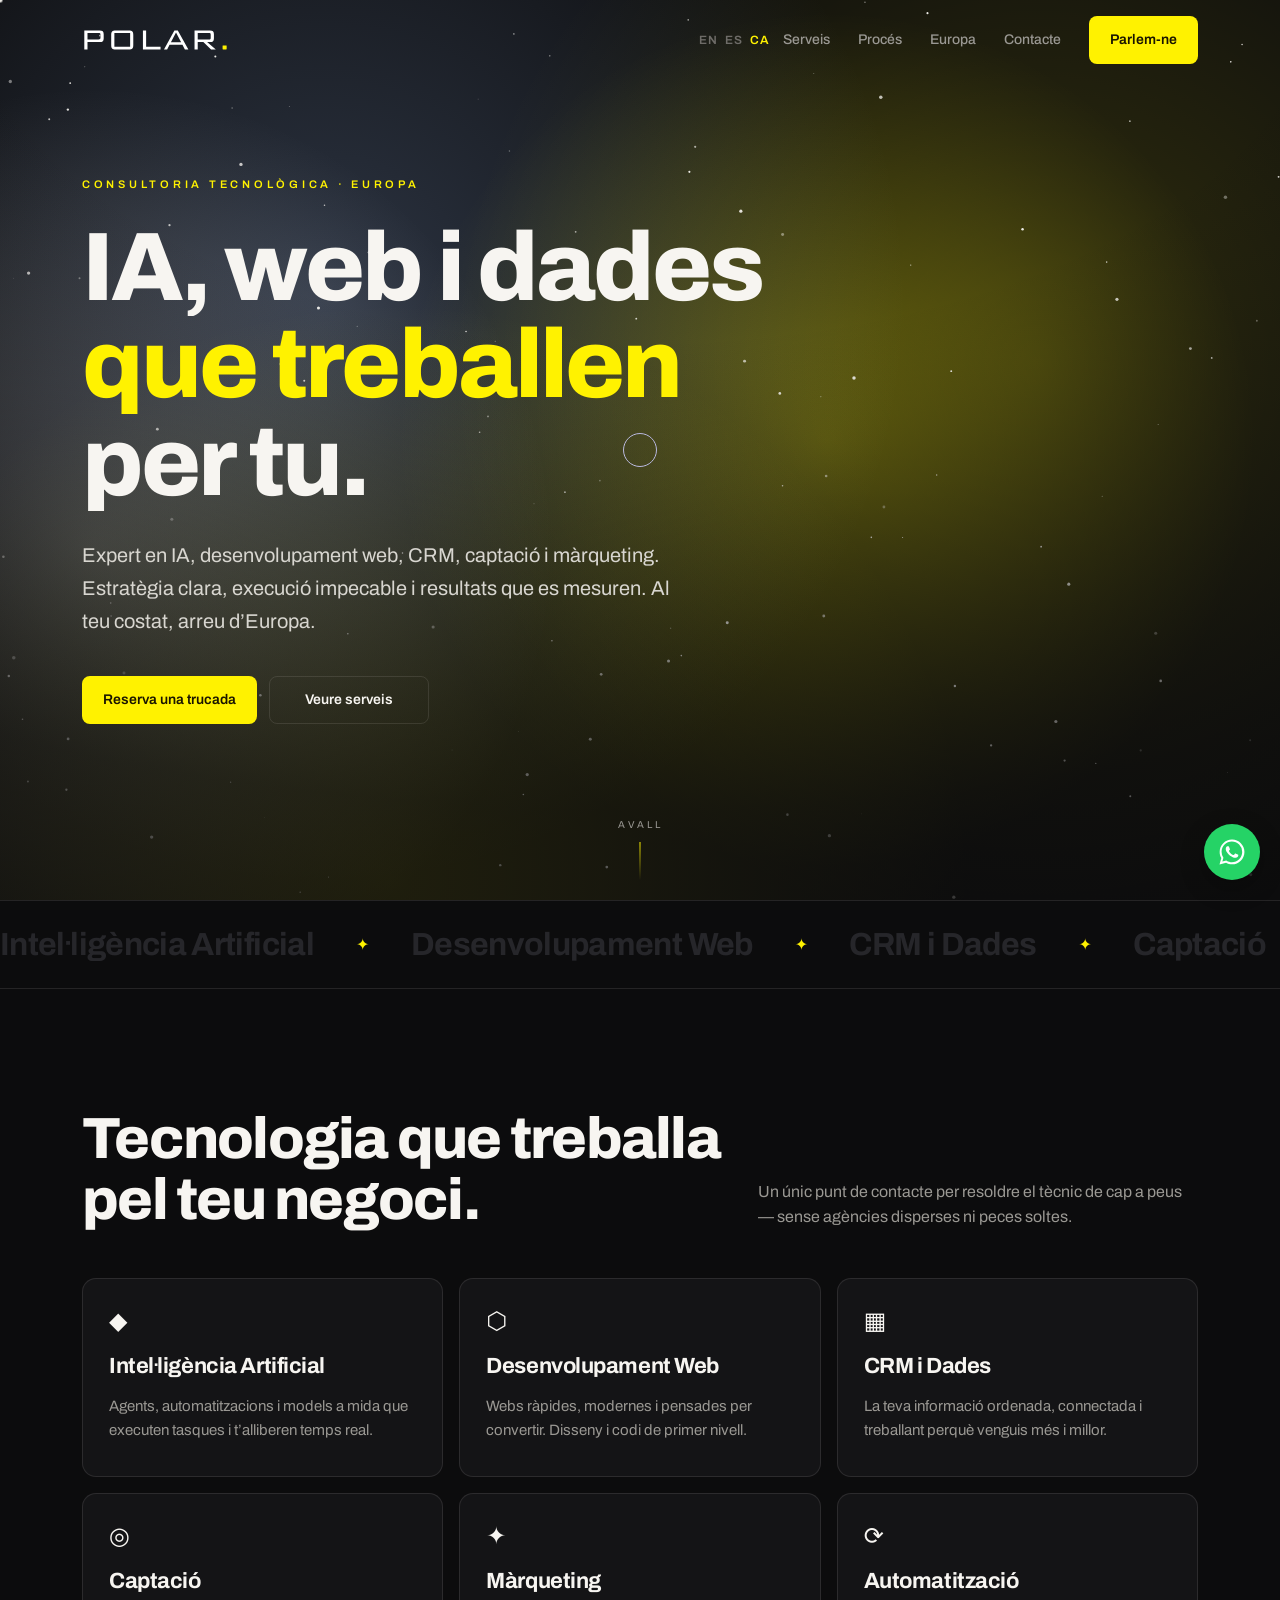
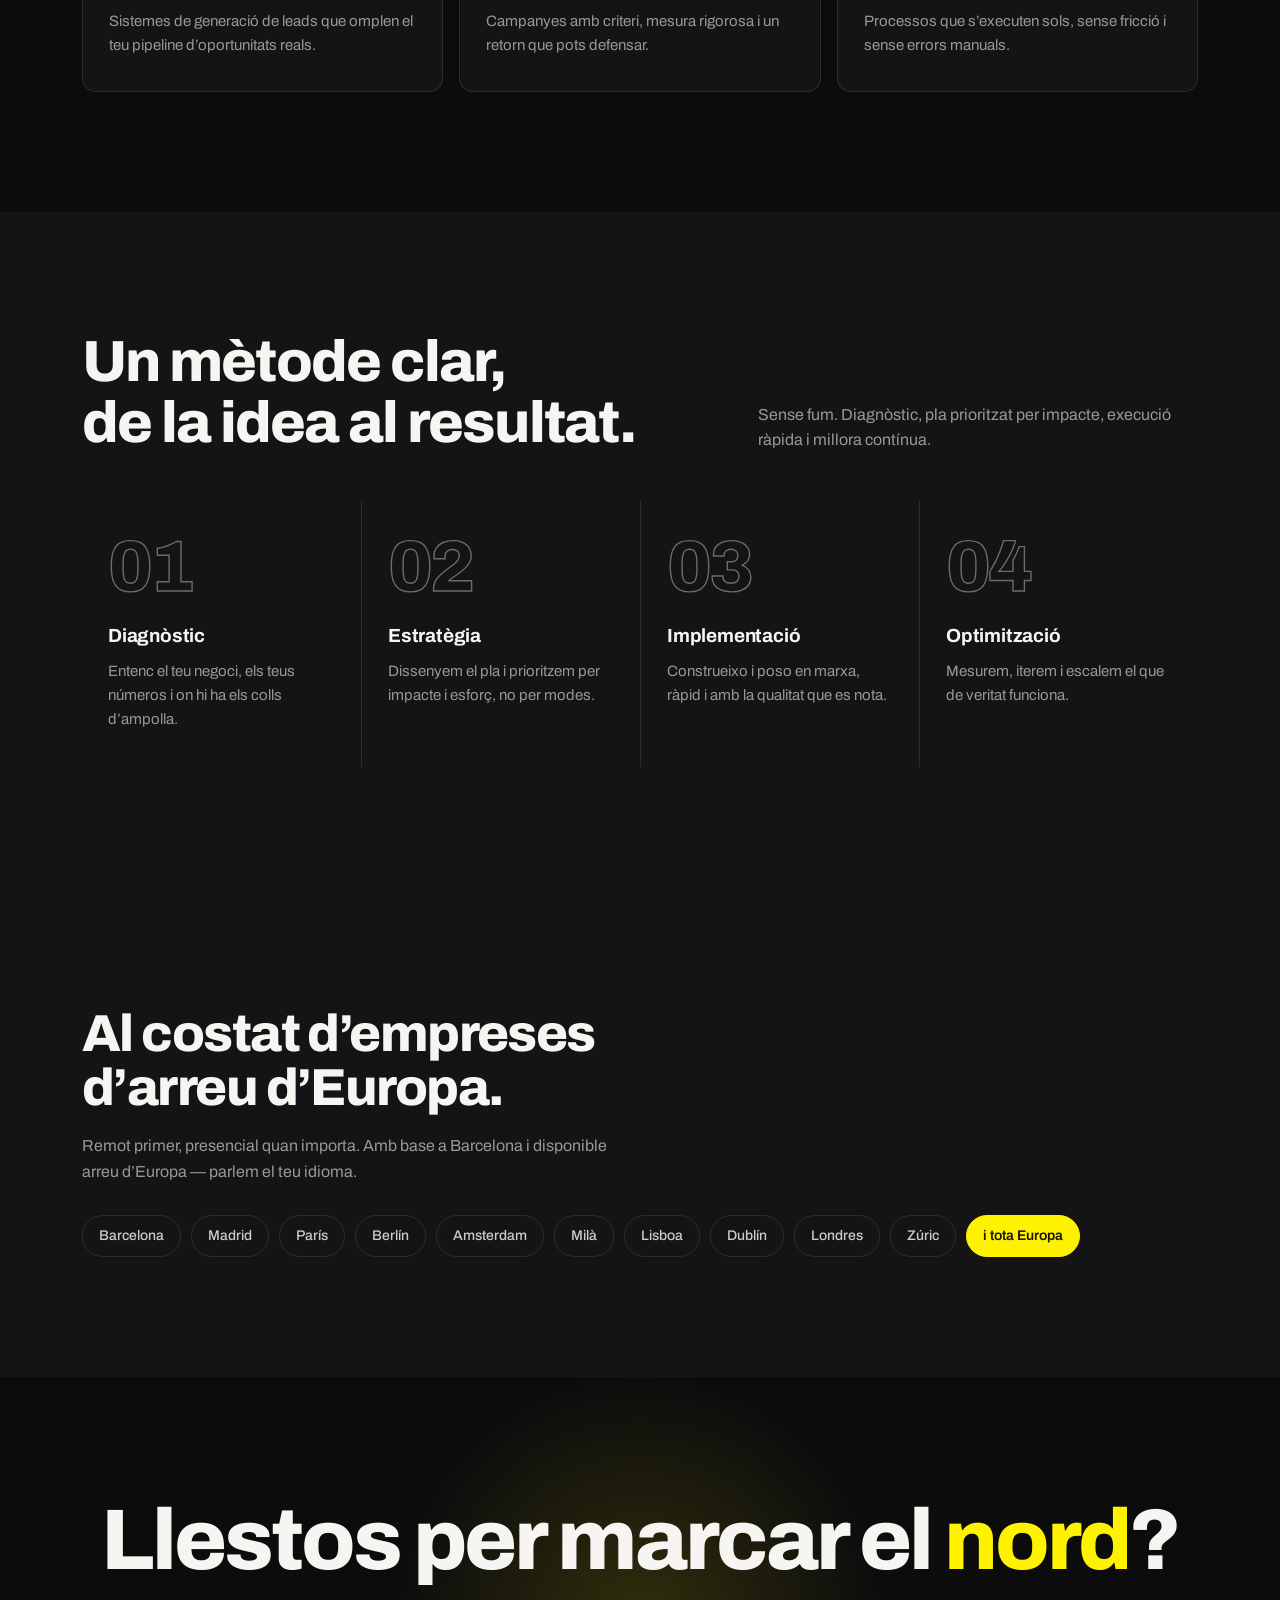
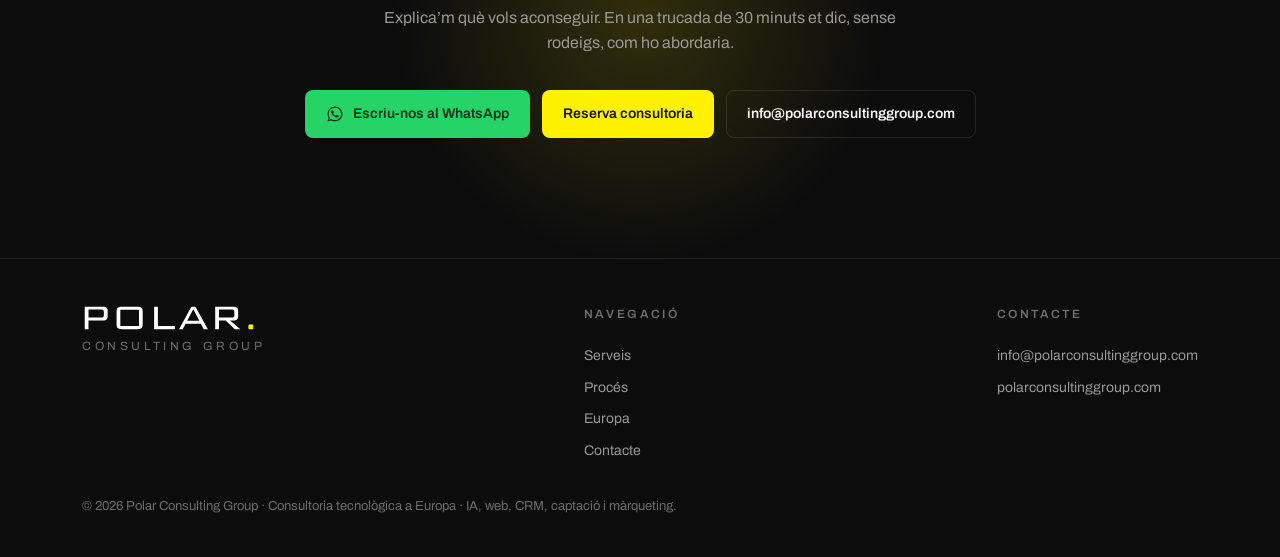
==== ca.html @ 12df7e8f "new branding" ====
<!DOCTYPE html>
<html lang="ca">
<head>
<meta charset="UTF-8">
<meta name="viewport" content="width=device-width, initial-scale=1.0">
<title>Consultoria tecnològica a Europa | IA, Web, CRM i Màrqueting · Polar Consulting Group</title>
<meta name="description" content="Consultoria tecnològica arreu d’Europa. Expert en IA, desenvolupament web, CRM, captació i màrqueting per a empreses d’arreu d’Europa. Estratègia clara i resultats mesurables. Amb base a Barcelona, en remot per tot el continent.">
<link rel="canonical" href="https://polarconsultinggroup.com/ca.html">
<link rel="alternate" hreflang="ca" href="https://polarconsultinggroup.com/ca.html">
<link rel="alternate" hreflang="es" href="https://polarconsultinggroup.com/es.html">
<link rel="alternate" hreflang="en" href="https://polarconsultinggroup.com/">
<link rel="alternate" hreflang="x-default" href="https://polarconsultinggroup.com/">
<meta name="theme-color" content="#0C0C0D">
<link rel="icon" type="image/svg+xml" href="/favicon.svg">
<link rel="icon" type="image/png" sizes="64x64" href="/favicon.png">
<link rel="apple-touch-icon" href="/apple-touch-icon.png">
<meta property="og:type" content="website">
<meta property="og:locale" content="ca_ES">
<meta property="og:title" content="Consultoria tecnològica a Europa | IA, Web, CRM i Màrqueting · Polar Consulting Group">
<meta property="og:description" content="Consultoria tecnològica arreu d’Europa. Expert en IA, desenvolupament web, CRM, captació i màrqueting per a empreses d’arreu d’Europa. Estratègia clara i resultats mesurables. Amb base a Barcelona, en remot per tot el continent.">
<meta property="og:url" content="https://polarconsultinggroup.com/ca.html">
<meta property="og:site_name" content="Polar Consulting Group">
<meta property="og:image" content="https://polarconsultinggroup.com/og-image.png">
<meta name="twitter:card" content="summary_large_image">
<meta name="twitter:title" content="Consultoria tecnològica a Europa | IA, Web, CRM i Màrqueting · Polar Consulting Group">
<meta name="twitter:description" content="Consultoria tecnològica arreu d’Europa. Expert en IA, desenvolupament web, CRM, captació i màrqueting per a empreses d’arreu d’Europa. Estratègia clara i resultats mesurables. Amb base a Barcelona, en remot per tot el continent.">
<meta name="twitter:image" content="https://polarconsultinggroup.com/og-image.png">
<link rel="preconnect" href="https://fonts.googleapis.com">
<link rel="preconnect" href="https://fonts.gstatic.com" crossorigin>
<link href="https://fonts.googleapis.com/css2?family=Archivo:wght@400;500;600;700;800;900&display=swap" rel="stylesheet">
<script type="application/ld+json">{"@context":"https://schema.org","@type":"ProfessionalService","name":"Polar Consulting Group","description":"Consultoria tecnològica arreu d’Europa. Expert en IA, desenvolupament web, CRM, captació i màrqueting per a empreses d’arreu d’Europa. Estratègia clara i resultats mesurables. Amb base a Barcelona, en remot per tot el continent.","url":"https://polarconsultinggroup.com/ca.html","email":"info@polarconsultinggroup.com","image":"https://polarconsultinggroup.com/og-image.png","logo":"https://polarconsultinggroup.com/logo.png","priceRange":"€€","inLanguage":"ca","areaServed":[{"@type":"Place","name":"Europe"},{"@type":"Country","name":"Spain"},{"@type":"Country","name":"France"},{"@type":"Country","name":"Germany"},{"@type":"Country","name":"Netherlands"},{"@type":"Country","name":"Italy"},{"@type":"Country","name":"Portugal"},{"@type":"Country","name":"Ireland"},{"@type":"Country","name":"United Kingdom"},{"@type":"Country","name":"Switzerland"}],"address":{"@type":"PostalAddress","addressLocality":"Barcelona","addressRegion":"Catalunya","addressCountry":"ES"},"geo":{"@type":"GeoCoordinates","latitude":41.3874,"longitude":2.1686},"availableLanguage":["ca","es","en"],"knowsAbout":["Intel·ligència Artificial","Desenvolupament web","CRM","Captació de clients","Màrqueting digital","Automatització"],"hasOfferCatalog":{"@type":"OfferCatalog","name":"Serveis","itemListElement":[{"@type":"Offer","itemOffered":{"@type":"Service","name":"Intel·ligència Artificial","description":"Agents, automatitzacions i models a mida que executen tasques i t’alliberen temps real."}},{"@type":"Offer","itemOffered":{"@type":"Service","name":"Desenvolupament Web","description":"Webs ràpides, modernes i pensades per convertir. Disseny i codi de primer nivell."}},{"@type":"Offer","itemOffered":{"@type":"Service","name":"CRM i Dades","description":"La teva informació ordenada, connectada i treballant perquè venguis més i millor."}},{"@type":"Offer","itemOffered":{"@type":"Service","name":"Captació","description":"Sistemes de generació de leads que omplen el teu pipeline d’oportunitats reals."}},{"@type":"Offer","itemOffered":{"@type":"Service","name":"Màrqueting","description":"Campanyes amb criteri, mesura rigorosa i un retorn que pots defensar."}},{"@type":"Offer","itemOffered":{"@type":"Service","name":"Automatització","description":"Processos que s’executen sols, sense fricció i sense errors manuals."}}]}}</script>
<style>
  :root{--ink:#0C0C0D;--ink2:#141416;--surf:#181819;--line:rgba(247,245,241,.10);--bone:#F7F5F1;--stone:#9A9893;--stone2:#6E6C68;--gold:#fff200;--r:14px;--maxw:1180px}
  *{margin:0;padding:0;box-sizing:border-box}
  html{scroll-behavior:smooth;-webkit-text-size-adjust:100%}
  body{background:var(--ink);color:var(--bone);font-family:'Archivo',system-ui,sans-serif;font-weight:400;line-height:1.6;overflow-x:hidden;-webkit-font-smoothing:antialiased}
  ::selection{background:var(--gold);color:#000}
  a{color:inherit;text-decoration:none}
  .gold{color:var(--gold)}
  .sr{position:absolute;width:1px;height:1px;padding:0;margin:-1px;overflow:hidden;clip:rect(0,0,0,0);border:0}
  .skip{position:absolute;left:12px;top:-60px;background:var(--gold);color:#1a1500;padding:10px 16px;border-radius:8px;z-index:400;transition:top .2s;font-weight:600}
  .skip:focus{top:12px}
  .wrap{max-width:var(--maxw);margin:0 auto;padding:0 24px}
  .eyebrow{font-size:11px;font-weight:600;letter-spacing:.34em;text-transform:uppercase;color:var(--gold)}
  #progress{position:fixed;top:0;left:0;height:3px;width:0;background:var(--gold);z-index:200}
  #cursor,#cursor-dot{position:fixed;top:0;left:0;pointer-events:none;z-index:300;border-radius:50%;mix-blend-mode:difference;transform:translate(-50%,-50%);will-change:left,top}
  #cursor{width:34px;height:34px;border:1px solid #fff;transition:width .25s,height .25s,background .25s}
  #cursor-dot{width:5px;height:5px;background:#fff}
  #cursor.hover{width:62px;height:62px;background:rgba(255,255,255,.12);border-color:transparent}
  @media (hover:none),(pointer:coarse){#cursor,#cursor-dot{display:none}}
  nav{position:fixed;top:0;left:0;right:0;z-index:150;padding:16px 0;transition:padding .35s,background .35s,border-color .35s;border-bottom:1px solid transparent}
  nav.scrolled{padding:11px 0;background:rgba(12,12,13,.78);backdrop-filter:blur(14px);-webkit-backdrop-filter:blur(14px);border-bottom:1px solid var(--line)}
  .nav-in{display:flex;align-items:center;justify-content:space-between;gap:16px}
  .brand{font-weight:800;font-size:21px;letter-spacing:-.02em}
  .brand span{color:var(--gold)}
  .brand-img{height:22px;display:block}
  .nav-right{display:flex;align-items:center;gap:14px}
  .lang{display:flex;gap:8px;font-size:12px;font-weight:600;letter-spacing:.04em}
  .lang a{color:var(--stone2)}
  .lang a.on{color:var(--gold)}
  .nav-links{display:none;align-items:center;gap:28px;font-size:14px;font-weight:500}
  .nav-links a.lnk{color:var(--stone);transition:color .2s}
  .nav-links a.lnk:hover{color:var(--bone)}
  .btn{display:inline-flex;align-items:center;justify-content:center;gap:9px;font-weight:600;font-size:14px;padding:12px 20px;border-radius:8px;cursor:pointer;border:1px solid transparent;transition:transform .15s,background .25s,color .25s;font-family:inherit}
  .btn-gold{background:var(--gold);color:#1a1500}
  .btn-gold:hover{background:#ffff5c}
  .btn-ghost{border-color:var(--line);color:var(--bone)}
  .btn-ghost:hover{border-color:var(--bone)}
  .btn-wa{background:#25D366;color:#06351c}
  .btn-wa:hover{background:#1ebe5a}
  .wa-float{position:fixed;right:20px;bottom:20px;z-index:160;width:56px;height:56px;border-radius:50%;background:#25D366;color:#fff;display:flex;align-items:center;justify-content:center;box-shadow:0 8px 24px rgba(0,0,0,.28);transition:transform .2s}
  .wa-float:hover{transform:scale(1.08)}
  .wa-float svg{width:30px;height:30px}
  .menu-btn{display:inline-flex;flex-direction:column;gap:5px;background:none;border:0;cursor:pointer;padding:8px 4px}
  .menu-btn span{display:block;width:24px;height:2px;background:var(--bone);transition:transform .3s,opacity .3s}
  .menu-btn.open span:nth-child(1){transform:translateY(7px) rotate(45deg)}
  .menu-btn.open span:nth-child(2){opacity:0}
  .menu-btn.open span:nth-child(3){transform:translateY(-7px) rotate(-45deg)}
  #mobile-menu{position:fixed;inset:0;z-index:140;background:rgba(12,12,13,.97);backdrop-filter:blur(8px);display:flex;flex-direction:column;justify-content:center;gap:8px;padding:0 28px;transform:translateX(100%);transition:transform .4s cubic-bezier(.16,1,.3,1)}
  #mobile-menu.open{transform:none}
  #mobile-menu a.mlnk{font-size:32px;font-weight:800;letter-spacing:-.02em;color:var(--bone);padding:9px 0}
  #mobile-menu .btn{margin-top:22px;align-self:flex-start;font-size:16px;padding:14px 24px}
  .hero{position:relative;min-height:100svh;display:flex;align-items:center;overflow:hidden}
  #aurora{position:absolute;inset:0;width:100%;height:100%;z-index:0}
  .hero::after{content:"";position:absolute;inset:0;z-index:1;background:radial-gradient(120% 90% at 50% 0%,transparent 42%,rgba(12,12,13,.65) 100%);pointer-events:none}
  .hero-in{position:relative;z-index:2;width:100%;padding-top:120px;padding-bottom:108px}
  .hero h1{font-weight:800;letter-spacing:-.03em;line-height:1.1;font-size:clamp(31px,7.7vw,104px);margin:26px 0 0}
  .hero h1 .ln{display:block;overflow:visible}
  .hero h1 .ln i{display:inline-block;font-style:normal;transform:none}
  .hero p.lead{max-width:600px;margin:28px 0 0;font-size:clamp(16px,4.4vw,20px);line-height:1.65;color:#d8d6d0;opacity:0;transform:translateY(20px);transition:all .8s ease .5s}
  .hero .cta{display:flex;gap:12px;margin-top:38px;flex-wrap:wrap;opacity:0;transform:translateY(20px);transition:all .8s ease .65s}
  .hero .cta .btn{flex:1 1 auto;min-width:160px}
  .hero.in p.lead,.hero.in .cta{opacity:1;transform:none}
  .scroll-hint{position:absolute;bottom:20px;left:50%;transform:translateX(-50%);z-index:2;font-size:10px;letter-spacing:.3em;text-transform:uppercase;color:var(--stone);display:flex;flex-direction:column;align-items:center;gap:9px}
  .scroll-hint .bar{width:1px;height:38px;background:linear-gradient(var(--gold),transparent);animation:drop 1.8s infinite}
  @keyframes drop{0%{transform:scaleY(0);transform-origin:top}50%{transform:scaleY(1);transform-origin:top}50.1%{transform-origin:bottom}100%{transform:scaleY(0);transform-origin:bottom}}
  .ticker{border-top:1px solid var(--line);border-bottom:1px solid var(--line);padding:18px 0;white-space:nowrap;overflow:hidden;position:relative;z-index:2;background:var(--ink)}
  .ticker-track{display:inline-flex;gap:42px;animation:scrollx 26s linear infinite;will-change:transform}
  .ticker-track span{font-size:clamp(18px,5vw,32px);font-weight:700;letter-spacing:-.02em;color:#26262a;display:inline-flex;align-items:center;gap:42px}
  .ticker-track span::after{content:"✦";color:var(--gold);font-size:.5em}
  @keyframes scrollx{to{transform:translateX(-50%)}}
  section.block{padding:84px 0;position:relative}
  .sec-head{margin-bottom:48px}
  .sec-head h2{font-weight:800;letter-spacing:-.03em;line-height:1.04;font-size:clamp(30px,7vw,58px);max-width:760px}
  .sec-head p{max-width:440px;color:var(--stone);font-size:16px;margin-top:18px}
  .rv{opacity:0;transform:translateY(30px);transition:opacity .8s cubic-bezier(.16,1,.3,1),transform .8s cubic-bezier(.16,1,.3,1)}
  .rv.in{opacity:1;transform:none}
  .svc-grid{display:grid;grid-template-columns:1fr;gap:16px}
  .svc{position:relative;padding:30px 26px 34px;border:1px solid var(--line);border-radius:var(--r);background:var(--ink2);overflow:hidden;transition:transform .35s,border-color .35s}
  .svc::before{content:"";position:absolute;inset:0;background:radial-gradient(420px 200px at var(--mx,50%) var(--my,0%),rgba(255,242,0,.12),transparent 70%);opacity:0;transition:opacity .4s}
  .svc:hover{transform:translateY(-6px);border-color:rgba(255,242,0,.45)}
  .svc:hover::before{opacity:1}
  .svc .ico{font-size:24px;line-height:1;color:var(--bone)}
  .svc h3{font-size:22px;font-weight:700;letter-spacing:-.02em;margin:16px 0 10px}
  .svc p{color:var(--stone);font-size:15px}
  .proc{display:grid;grid-template-columns:1fr;gap:0}
  .step{padding:26px 0 30px;border-top:1px solid var(--line)}
  .step .pnum{font-size:clamp(44px,12vw,72px);font-weight:800;letter-spacing:-.04em;color:transparent;-webkit-text-stroke:1.4px var(--stone2);line-height:1;transition:color .4s,-webkit-text-stroke .4s}
  .step:hover .pnum{color:var(--gold);-webkit-text-stroke:1.4px var(--gold)}
  .step h4{font-size:19px;font-weight:700;margin:18px 0 8px;letter-spacing:-.01em}
  .step p{color:var(--stone);font-size:15px}
  .maresme{padding:84px 0;background:var(--ink2);position:relative}
  .maresme h2{font-weight:800;letter-spacing:-.03em;line-height:1.04;font-size:clamp(28px,6.5vw,52px);max-width:680px}
  .maresme p{color:var(--stone);font-size:16px;max-width:560px;margin-top:18px}
  .towns{display:flex;flex-wrap:wrap;gap:10px;margin-top:30px}
  .town{border:1px solid var(--line);border-radius:30px;padding:9px 16px;font-size:14px;font-weight:500;color:#cfcdc7;transition:border-color .25s,color .25s}
  .town:hover{border-color:var(--gold);color:var(--bone)}
  .town.more{background:var(--gold);color:#1a1500;border-color:var(--gold);font-weight:600}
  .cta-final{padding:96px 0;text-align:center;position:relative;overflow:hidden}
  .cta-final h2{font-weight:800;letter-spacing:-.035em;line-height:1.02;font-size:clamp(36px,9vw,86px)}
  .cta-final p{color:var(--stone);max-width:520px;margin:20px auto 0;font-size:16px}
  .cta-final .cta{display:flex;gap:12px;justify-content:center;margin-top:34px;flex-wrap:wrap}
  .glow{position:absolute;width:min(560px,90vw);height:min(560px,90vw);left:50%;top:50%;transform:translate(-50%,-50%);background:radial-gradient(circle,rgba(255,242,0,.15),transparent 62%);z-index:-1;pointer-events:none}
  footer{border-top:1px solid var(--line);padding:46px 0 40px}
  .foot-in{display:flex;flex-direction:column;gap:28px}
  .foot-brand{font-weight:800;font-size:25px;letter-spacing:-.02em}
  .foot-brand span{color:var(--gold)}
  .foot-img{height:26px;display:block}
  .foot-tag{color:var(--stone2);font-size:12px;letter-spacing:.3em;text-transform:uppercase;margin-top:6px}
  .foot-col h5{font-size:12px;letter-spacing:.2em;text-transform:uppercase;color:var(--stone2);margin-bottom:12px;font-weight:600}
  .foot-col{display:flex;flex-direction:column;gap:9px;font-size:14px;color:var(--stone)}
  .foot-col a{transition:color .2s}
  .foot-col a:hover{color:var(--gold)}
  .foot-note{margin-top:34px;color:var(--stone2);font-size:13px;line-height:1.6}
  @media(min-width:600px){.svc-grid{grid-template-columns:1fr 1fr}.foot-in{flex-direction:row;justify-content:space-between;gap:30px}.hero .cta .btn{flex:0 0 auto}}
  @media(min-width:820px){.menu-btn{display:none}#mobile-menu{display:none}.nav-links{display:flex}.wrap{padding:0 32px}section.block{padding:120px 0}.sec-head{display:flex;align-items:flex-end;justify-content:space-between;gap:30px}.sec-head p{margin-top:0}.proc{grid-template-columns:repeat(4,1fr)}.step{border-top:none;border-left:1px solid var(--line);padding:30px 26px 36px}.step:first-child{border-left:none}.maresme,.cta-final{padding:120px 0}.hero h1{font-size:clamp(56px,7.6vw,104px);line-height:1}.hero h1 .ln{overflow:hidden}.hero h1 .ln i{transform:translateY(110%);transition:transform .9s cubic-bezier(.16,1,.3,1)}}
  @media(min-width:980px){.svc-grid{grid-template-columns:repeat(3,1fr)}}
  @media (prefers-reduced-motion:reduce){*{animation:none!important;transition:none!important}.hero h1 .ln i{transform:none}.hero p.lead,.hero .cta,.rv{opacity:1;transform:none}}
</style>
</head>
<body>
<a href="#main" class="skip">Salta al contingut</a>
<div id="progress"></div>
<div id="cursor"></div>
<div id="cursor-dot"></div>
<nav id="nav"><div class="wrap nav-in"><a href="#top" class="brand" data-cursor><img src="/logo-white.svg" alt="Polar Consulting Group" class="brand-img"></a><div class="nav-right"><div class="lang" role="navigation" aria-label="Idioma"><a href="index.html" hreflang="en">EN</a><a href="es.html" hreflang="es">ES</a><a href="ca.html" class="on" aria-current="true" hreflang="ca">CA</a></div><div class="nav-links"><a href="#serveis" class="lnk" data-cursor>Serveis</a><a href="#proces" class="lnk" data-cursor>Procés</a><a href="#maresme" class="lnk" data-cursor>Europa</a><a href="#contacte" class="lnk" data-cursor>Contacte</a><a href="#contacte" class="btn btn-gold mag" data-cursor>Parlem-ne</a></div><button class="menu-btn" id="menuBtn" aria-label="Menú" aria-expanded="false"><span></span><span></span><span></span></button></div></div></nav>
<div id="mobile-menu"><a href="#serveis" class="mlnk">Serveis</a><a href="#proces" class="mlnk">Procés</a><a href="#maresme" class="mlnk">Europa</a><a href="#contacte" class="mlnk">Contacte</a><a href="#contacte" class="btn btn-gold">Parlem-ne</a></div>
<header class="hero" id="top"><canvas id="aurora" aria-hidden="true"></canvas><div class="wrap hero-in"><p class="eyebrow rv">Consultoria tecnològica · Europa</p><h1><span class="ln"><i>IA, web i dades</i></span><span class="ln"><i class="gold">que treballen</i></span><span class="ln"><i>per tu.</i></span></h1><p class="lead">Expert en IA, desenvolupament web, CRM, captació i màrqueting. Estratègia clara, execució impecable i resultats que es mesuren. Al teu costat, arreu d’Europa.</p><div class="cta"><a href="#contacte" class="btn btn-gold mag" data-cursor>Reserva una trucada</a><a href="#serveis" class="btn btn-ghost mag" data-cursor>Veure serveis</a></div></div><div class="scroll-hint" aria-hidden="true"><span>Avall</span><span class="bar"></span></div></header>
<div class="ticker" aria-hidden="true"><div class="ticker-track"><span>Intel·ligència Artificial</span><span>Desenvolupament Web</span><span>CRM i Dades</span><span>Captació</span><span>Màrqueting</span><span>Automatització</span><span>Intel·ligència Artificial</span><span>Desenvolupament Web</span><span>CRM i Dades</span><span>Captació</span><span>Màrqueting</span><span>Automatització</span></div></div>
<main id="main">
<section class="block" id="serveis"><div class="wrap"><div class="sec-head"><h2 class="rv">Tecnologia que treballa pel teu negoci.</h2><p class="rv">Un únic punt de contacte per resoldre el tècnic de cap a peus — sense agències disperses ni peces soltes.</p></div><div class="svc-grid"><article class="svc rv" data-cursor><div class="ico" aria-hidden="true">◆</div><h3>Intel·ligència Artificial</h3><p>Agents, automatitzacions i models a mida que executen tasques i t’alliberen temps real.</p></article><article class="svc rv" data-cursor><div class="ico" aria-hidden="true">⬡</div><h3>Desenvolupament Web</h3><p>Webs ràpides, modernes i pensades per convertir. Disseny i codi de primer nivell.</p></article><article class="svc rv" data-cursor><div class="ico" aria-hidden="true">▦</div><h3>CRM i Dades</h3><p>La teva informació ordenada, connectada i treballant perquè venguis més i millor.</p></article><article class="svc rv" data-cursor><div class="ico" aria-hidden="true">◎</div><h3>Captació</h3><p>Sistemes de generació de leads que omplen el teu pipeline d’oportunitats reals.</p></article><article class="svc rv" data-cursor><div class="ico" aria-hidden="true">✦</div><h3>Màrqueting</h3><p>Campanyes amb criteri, mesura rigorosa i un retorn que pots defensar.</p></article><article class="svc rv" data-cursor><div class="ico" aria-hidden="true">⟳</div><h3>Automatització</h3><p>Processos que s’executen sols, sense fricció i sense errors manuals.</p></article></div></div></section>
<section class="block" id="proces" style="background:var(--ink2)"><div class="wrap"><div class="sec-head"><h2 class="rv">Un mètode clar,<br>de la idea al resultat.</h2><p class="rv">Sense fum. Diagnòstic, pla prioritzat per impacte, execució ràpida i millora contínua.</p></div><div class="proc"><div class="step rv" data-cursor><div class="pnum">01</div><h4>Diagnòstic</h4><p>Entenc el teu negoci, els teus números i on hi ha els colls d’ampolla.</p></div><div class="step rv" data-cursor><div class="pnum">02</div><h4>Estratègia</h4><p>Dissenyem el pla i prioritzem per impacte i esforç, no per modes.</p></div><div class="step rv" data-cursor><div class="pnum">03</div><h4>Implementació</h4><p>Construeixo i poso en marxa, ràpid i amb la qualitat que es nota.</p></div><div class="step rv" data-cursor><div class="pnum">04</div><h4>Optimització</h4><p>Mesurem, iterem i escalem el que de veritat funciona.</p></div></div></div></section>
<section class="maresme" id="maresme"><div class="wrap"><h2 class="rv">Al costat d’empreses d’arreu d’Europa.</h2><p class="rv">Remot primer, presencial quan importa. Amb base a Barcelona i disponible arreu d’Europa — parlem el teu idioma.</p><div class="towns rv"><span class="town">Barcelona</span><span class="town">Madrid</span><span class="town">París</span><span class="town">Berlín</span><span class="town">Amsterdam</span><span class="town">Milà</span><span class="town">Lisboa</span><span class="town">Dublín</span><span class="town">Londres</span><span class="town">Zúric</span><span class="town more">i tota Europa</span></div></div></section>
<section class="cta-final" id="contacte"><div class="glow" aria-hidden="true"></div><div class="wrap"><h2 class="rv">Llestos per marcar el <span class="gold">nord</span>?</h2><p class="rv">Explica’m què vols aconseguir. En una trucada de 30 minuts et dic, sense rodeigs, com ho abordaria.</p><div class="cta rv"><a href="https://wa.me/34647069850" class="btn btn-wa mag" data-cursor><svg viewBox="0 0 24 24" width="18" height="18" aria-hidden="true" style="vertical-align:-4px"><path fill="currentColor" d="M12.04 2c-5.46 0-9.91 4.45-9.91 9.91 0 1.75.46 3.45 1.32 4.95L2 22l5.25-1.38c1.45.79 3.08 1.21 4.79 1.21h.01c5.46 0 9.91-4.45 9.91-9.91 0-2.65-1.03-5.14-2.9-7.01A9.82 9.82 0 0 0 12.04 2zm0 18.15h-.01c-1.52 0-3.01-.41-4.3-1.18l-.31-.18-3.12.82.83-3.04-.2-.31a8.2 8.2 0 0 1-1.26-4.37c0-4.54 3.7-8.23 8.24-8.23 2.2 0 4.27.86 5.82 2.42a8.18 8.18 0 0 1 2.41 5.82c0 4.54-3.69 8.23-8.23 8.23zm4.52-6.16c-.25-.12-1.47-.72-1.69-.81-.23-.08-.39-.12-.56.13-.16.25-.64.81-.79.97-.14.17-.29.19-.54.06-.25-.12-1.05-.39-1.99-1.23-.74-.66-1.23-1.47-1.38-1.72-.14-.25-.02-.38.11-.51.11-.11.25-.29.37-.43.12-.14.16-.25.25-.41.08-.17.04-.31-.02-.43-.06-.12-.56-1.34-.76-1.84-.2-.48-.41-.42-.56-.43h-.48c-.17 0-.43.06-.66.31-.23.25-.86.85-.86 2.07 0 1.22.89 2.4 1.01 2.56.12.17 1.75 2.67 4.23 3.74.59.26 1.05.41 1.41.52.59.19 1.13.16 1.56.1.48-.07 1.47-.6 1.68-1.18.21-.58.21-1.07.14-1.18-.06-.1-.22-.16-.47-.28z"/></svg> Escriu-nos al WhatsApp</a><a href="mailto:info@polarconsultinggroup.com" class="btn btn-gold mag" data-cursor>Reserva consultoria</a><a href="mailto:info@polarconsultinggroup.com" class="btn btn-ghost mag" data-cursor>info@polarconsultinggroup.com</a></div></div></section>
</main>
<a class="wa-float" href="https://wa.me/34647069850" aria-label="WhatsApp 647 06 98 50" target="_blank" rel="noopener"><svg viewBox="0 0 24 24" width="18" height="18" aria-hidden="true" style="vertical-align:-4px"><path fill="currentColor" d="M12.04 2c-5.46 0-9.91 4.45-9.91 9.91 0 1.75.46 3.45 1.32 4.95L2 22l5.25-1.38c1.45.79 3.08 1.21 4.79 1.21h.01c5.46 0 9.91-4.45 9.91-9.91 0-2.65-1.03-5.14-2.9-7.01A9.82 9.82 0 0 0 12.04 2zm0 18.15h-.01c-1.52 0-3.01-.41-4.3-1.18l-.31-.18-3.12.82.83-3.04-.2-.31a8.2 8.2 0 0 1-1.26-4.37c0-4.54 3.7-8.23 8.24-8.23 2.2 0 4.27.86 5.82 2.42a8.18 8.18 0 0 1 2.41 5.82c0 4.54-3.69 8.23-8.23 8.23zm4.52-6.16c-.25-.12-1.47-.72-1.69-.81-.23-.08-.39-.12-.56.13-.16.25-.64.81-.79.97-.14.17-.29.19-.54.06-.25-.12-1.05-.39-1.99-1.23-.74-.66-1.23-1.47-1.38-1.72-.14-.25-.02-.38.11-.51.11-.11.25-.29.37-.43.12-.14.16-.25.25-.41.08-.17.04-.31-.02-.43-.06-.12-.56-1.34-.76-1.84-.2-.48-.41-.42-.56-.43h-.48c-.17 0-.43.06-.66.31-.23.25-.86.85-.86 2.07 0 1.22.89 2.4 1.01 2.56.12.17 1.75 2.67 4.23 3.74.59.26 1.05.41 1.41.52.59.19 1.13.16 1.56.1.48-.07 1.47-.6 1.68-1.18.21-.58.21-1.07.14-1.18-.06-.1-.22-.16-.47-.28z"/></svg></a>
<footer><div class="wrap foot-in"><div><div class="foot-brand"><img src="/logo-white.svg" alt="Polar Consulting Group" class="foot-img"></div><div class="foot-tag">Consulting Group</div></div><div class="foot-col"><h5>Navegació</h5><a href="#serveis">Serveis</a><a href="#proces">Procés</a><a href="#maresme">Europa</a><a href="#contacte">Contacte</a></div><div class="foot-col"><h5>Contacte</h5><a href="mailto:info@polarconsultinggroup.com" data-cursor>info@polarconsultinggroup.com</a><a href="https://polarconsultinggroup.com">polarconsultinggroup.com</a></div></div><div class="wrap foot-note">© 2026 Polar Consulting Group · Consultoria tecnològica a Europa · IA, web, CRM, captació i màrqueting.</div></footer>
<script>
(function(){
  var reduce = window.matchMedia('(prefers-reduced-motion: reduce)').matches;
  var nav=document.getElementById('nav'), prog=document.getElementById('progress');
  function onScroll(){var h=document.documentElement,st=h.scrollTop||document.body.scrollTop,max=h.scrollHeight-h.clientHeight;prog.style.width=(max>0?(st/max*100):0)+'%';nav.classList.toggle('scrolled',st>40);}
  window.addEventListener('scroll',onScroll,{passive:true});onScroll();
  var mb=document.getElementById('menuBtn'), mm=document.getElementById('mobile-menu');
  if(mb){mb.addEventListener('click',function(){var o=mm.classList.toggle('open');mb.classList.toggle('open',o);mb.setAttribute('aria-expanded',o);document.body.style.overflow=o?'hidden':'';});
    mm.querySelectorAll('a').forEach(function(a){a.addEventListener('click',function(){mm.classList.remove('open');mb.classList.remove('open');document.body.style.overflow='';});});}
  window.addEventListener('load',function(){document.querySelector('.hero').classList.add('in');
    if(window.matchMedia('(min-width:820px)').matches){document.querySelectorAll('.hero h1 .ln i').forEach(function(el,i){el.style.transitionDelay=(0.15+i*0.12)+'s';el.style.transform='translateY(0)';});}});
  var io=new IntersectionObserver(function(es){es.forEach(function(e){if(e.isIntersecting){e.target.classList.add('in');io.unobserve(e.target);}});},{threshold:0.14});
  document.querySelectorAll('.rv').forEach(function(el,i){el.style.transitionDelay=(i%3*0.07)+'s';io.observe(el);});
  if(window.matchMedia('(hover:hover) and (pointer:fine)').matches){
    var cur=document.getElementById('cursor'),dot=document.getElementById('cursor-dot'),cx=innerWidth/2,cy=innerHeight/2,dx=cx,dy=cy;
    document.addEventListener('mousemove',function(e){cx=e.clientX;cy=e.clientY;dot.style.left=cx+'px';dot.style.top=cy+'px';});
    (function loop(){dx+=(cx-dx)*0.18;dy+=(cy-dy)*0.18;cur.style.left=dx+'px';cur.style.top=dy+'px';requestAnimationFrame(loop);})();
    document.querySelectorAll('[data-cursor]').forEach(function(el){el.addEventListener('mouseenter',function(){cur.classList.add('hover');});el.addEventListener('mouseleave',function(){cur.classList.remove('hover');});});
    document.querySelectorAll('.mag').forEach(function(el){el.addEventListener('mousemove',function(e){var r=el.getBoundingClientRect(),mx=e.clientX-(r.left+r.width/2),my=e.clientY-(r.top+r.height/2);el.style.transform='translate('+mx*0.25+'px,'+my*0.35+'px)';});el.addEventListener('mouseleave',function(){el.style.transform='';});});
    document.querySelectorAll('.svc').forEach(function(el){el.addEventListener('mousemove',function(e){var r=el.getBoundingClientRect();el.style.setProperty('--mx',(e.clientX-r.left)+'px');el.style.setProperty('--my',(e.clientY-r.top)+'px');});});
  }
  var canvas=document.getElementById('aurora'); if(!canvas) return; var ctx=canvas.getContext('2d');
  var W,H,DPR,blobs=[],stars=[],pal=[[255,242,0],[220,209,0],[120,150,200],[230,225,215]];
  function size(){DPR=Math.min(window.devicePixelRatio||1,2);W=canvas.clientWidth=canvas.offsetWidth;H=canvas.clientHeight=canvas.offsetHeight;canvas.width=W*DPR;canvas.height=H*DPR;ctx.setTransform(DPR,0,0,DPR,0,0);}
  function init(){var nb=W<700?4:5;blobs=[];for(var i=0;i<nb;i++){var c=pal[i%pal.length];blobs.push({x:Math.random()*W,y:Math.random()*H,r:Math.max(W,H)*(0.28+Math.random()*0.22),vx:(Math.random()-.5)*0.18,vy:(Math.random()-.5)*0.18,c:c,a:0.15+Math.random()*0.12});}
    stars=[];var n=Math.min(W<700?80:150,Math.floor(W*H/9000));for(var j=0;j<n;j++){stars.push({x:Math.random()*W,y:Math.random()*H,r:Math.random()*1.5+0.3,s:Math.random()*0.25+0.04,t:Math.random()*Math.PI*2,tw:Math.random()*0.02+0.005});}}
  function frame(){ctx.clearRect(0,0,W,H);ctx.fillStyle='#0C0C0D';ctx.fillRect(0,0,W,H);ctx.globalCompositeOperation='lighter';
    for(var i=0;i<blobs.length;i++){var b=blobs[i];b.x+=b.vx;b.y+=b.vy;if(b.x<-b.r)b.x=W+b.r;if(b.x>W+b.r)b.x=-b.r;if(b.y<-b.r)b.y=H+b.r;if(b.y>H+b.r)b.y=-b.r;var g=ctx.createRadialGradient(b.x,b.y,0,b.x,b.y,b.r);g.addColorStop(0,'rgba('+b.c[0]+','+b.c[1]+','+b.c[2]+','+b.a+')');g.addColorStop(1,'rgba('+b.c[0]+','+b.c[1]+','+b.c[2]+',0)');ctx.fillStyle=g;ctx.beginPath();ctx.arc(b.x,b.y,b.r,0,Math.PI*2);ctx.fill();}
    ctx.globalCompositeOperation='source-over';for(var s=0;s<stars.length;s++){var st=stars[s];st.y-=st.s;st.t+=st.tw;if(st.y<-2){st.y=H+2;st.x=Math.random()*W;}var al=0.35+Math.abs(Math.sin(st.t))*0.6;ctx.fillStyle='rgba(247,245,241,'+al+')';ctx.beginPath();ctx.arc(st.x,st.y,st.r,0,Math.PI*2);ctx.fill();}
    requestAnimationFrame(frame);}
  size();init();if(!reduce){frame();}else{ctx.fillStyle='#0C0C0D';ctx.fillRect(0,0,W,H);}
  var rt;window.addEventListener('resize',function(){clearTimeout(rt);rt=setTimeout(function(){size();init();},200);});
})();
</script>
</body>
</html>
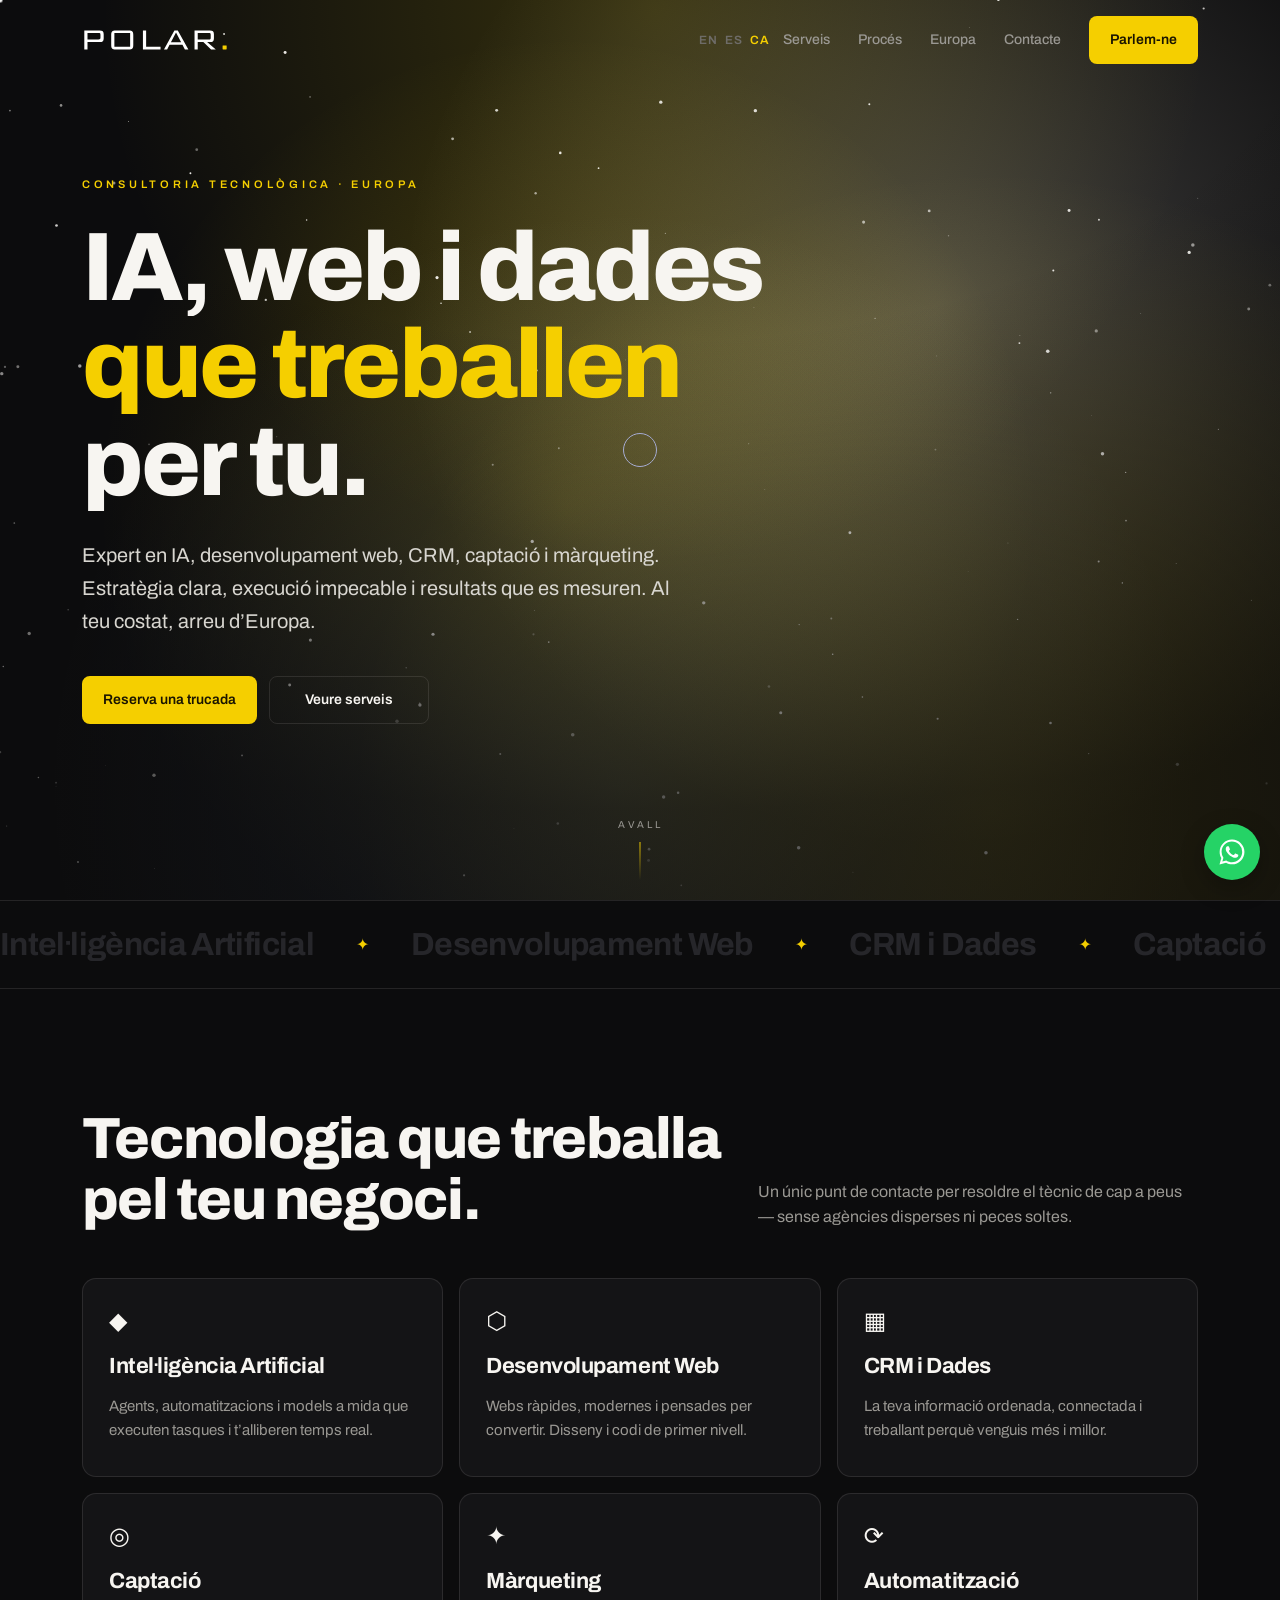
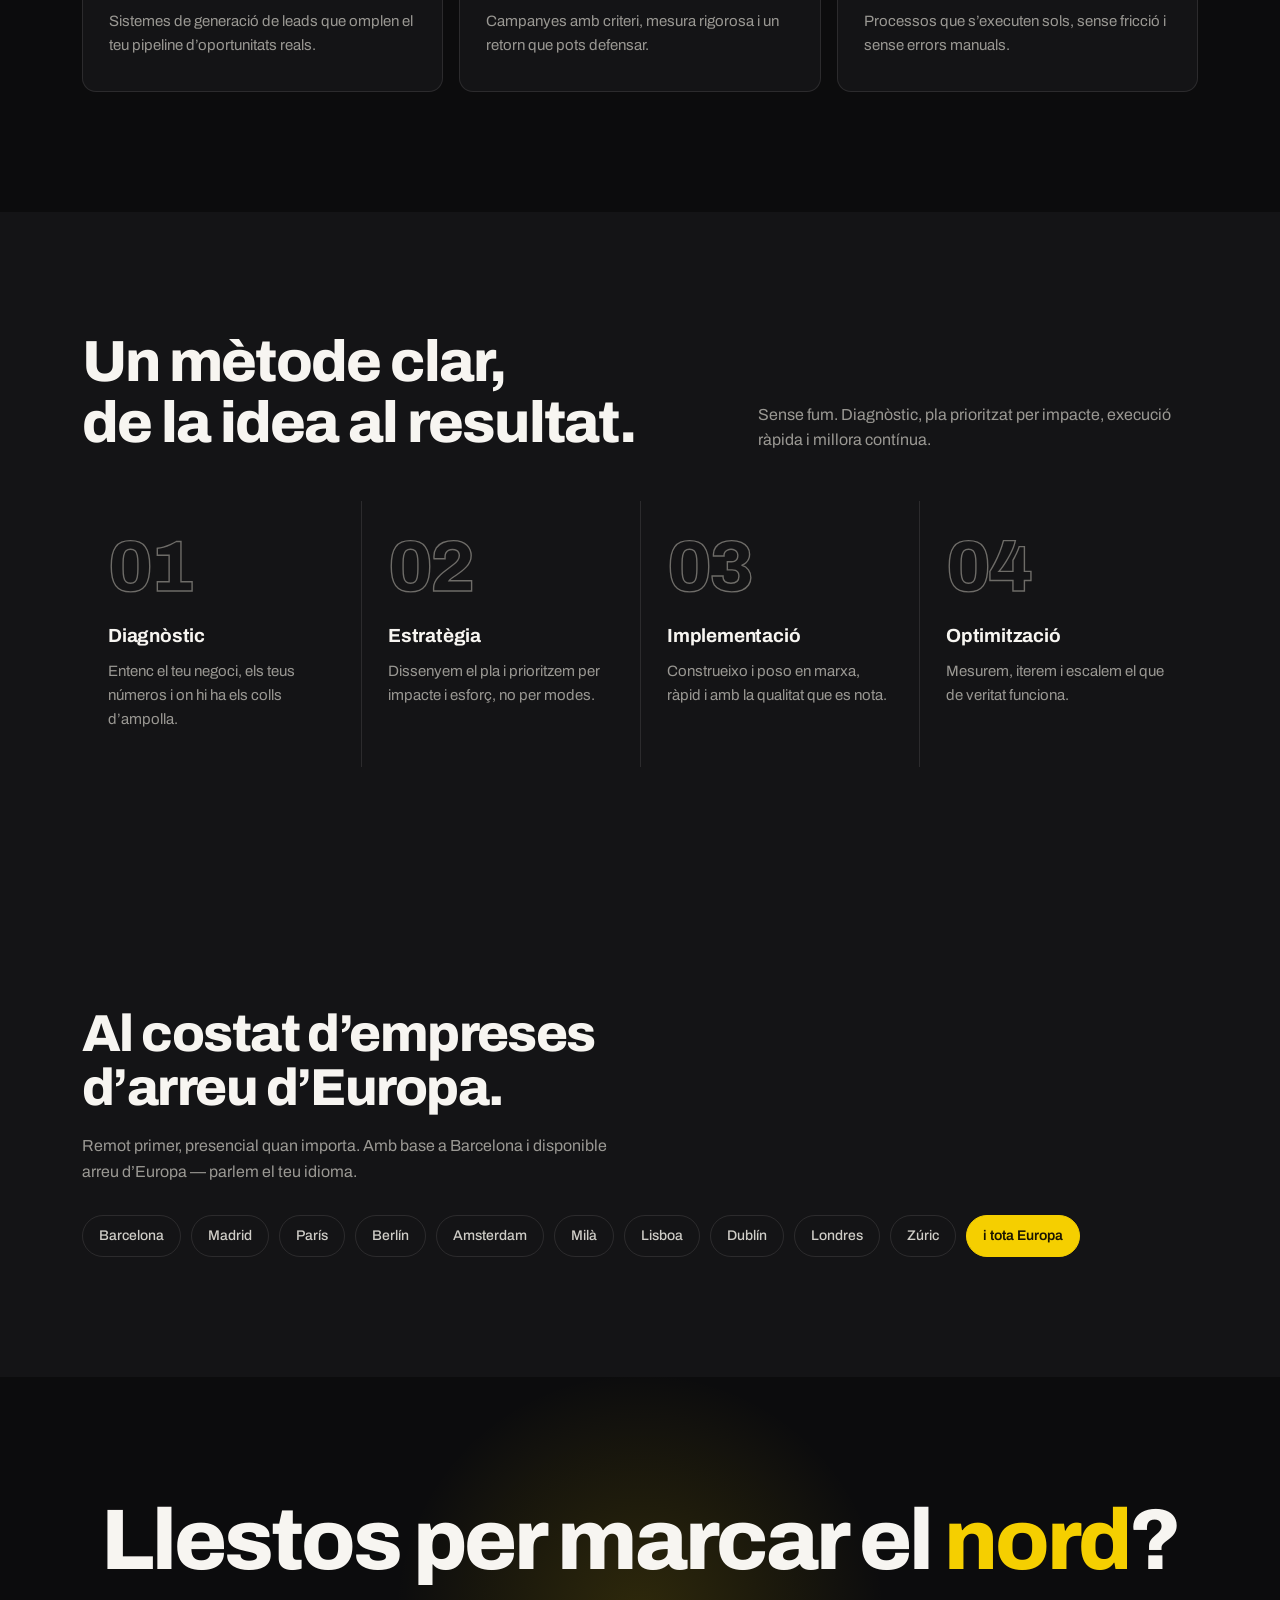
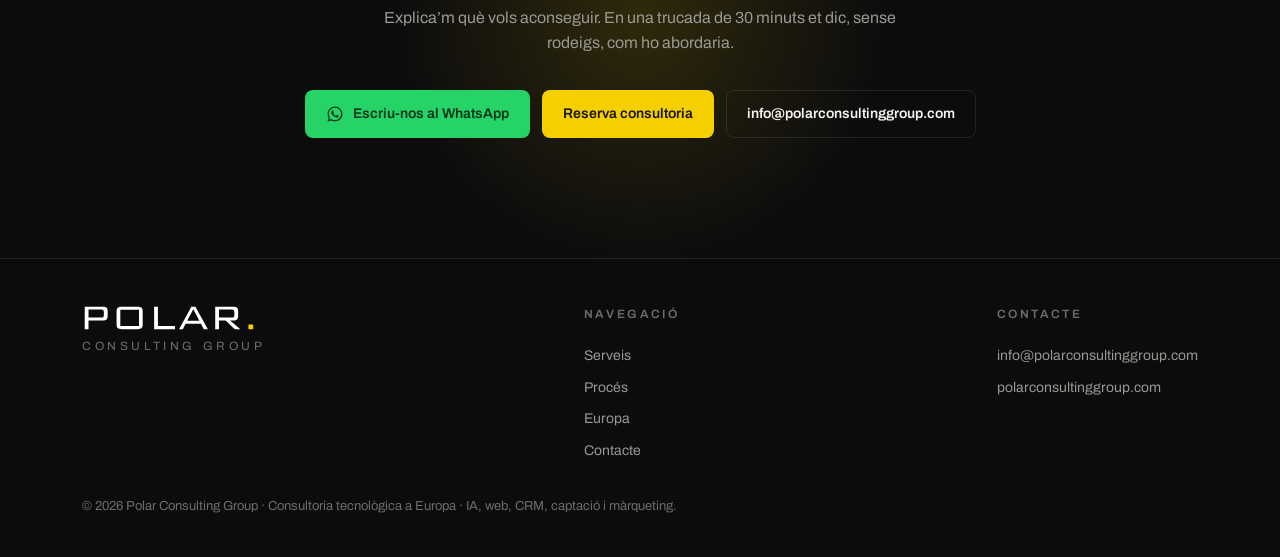
==== commit 34ac724e: "Rebrand: amarillo apagado #F5CF00 en logo, web, favicon y og-image Co-Authored-By: Claude Fable 5 <n" ====
--- a/ca.html
+++ b/ca.html
@@ -30,7 +30,7 @@
 <link href="https://fonts.googleapis.com/css2?family=Archivo:wght@400;500;600;700;800;900&display=swap" rel="stylesheet">
 <script type="application/ld+json">{"@context":"https://schema.org","@type":"ProfessionalService","name":"Polar Consulting Group","description":"Consultoria tecnològica arreu d’Europa. Expert en IA, desenvolupament web, CRM, captació i màrqueting per a empreses d’arreu d’Europa. Estratègia clara i resultats mesurables. Amb base a Barcelona, en remot per tot el continent.","url":"https://polarconsultinggroup.com/ca.html","email":"info@polarconsultinggroup.com","image":"https://polarconsultinggroup.com/og-image.png","logo":"https://polarconsultinggroup.com/logo.png","priceRange":"€€","inLanguage":"ca","areaServed":[{"@type":"Place","name":"Europe"},{"@type":"Country","name":"Spain"},{"@type":"Country","name":"France"},{"@type":"Country","name":"Germany"},{"@type":"Country","name":"Netherlands"},{"@type":"Country","name":"Italy"},{"@type":"Country","name":"Portugal"},{"@type":"Country","name":"Ireland"},{"@type":"Country","name":"United Kingdom"},{"@type":"Country","name":"Switzerland"}],"address":{"@type":"PostalAddress","addressLocality":"Barcelona","addressRegion":"Catalunya","addressCountry":"ES"},"geo":{"@type":"GeoCoordinates","latitude":41.3874,"longitude":2.1686},"availableLanguage":["ca","es","en"],"knowsAbout":["Intel·ligència Artificial","Desenvolupament web","CRM","Captació de clients","Màrqueting digital","Automatització"],"hasOfferCatalog":{"@type":"OfferCatalog","name":"Serveis","itemListElement":[{"@type":"Offer","itemOffered":{"@type":"Service","name":"Intel·ligència Artificial","description":"Agents, automatitzacions i models a mida que executen tasques i t’alliberen temps real."}},{"@type":"Offer","itemOffered":{"@type":"Service","name":"Desenvolupament Web","description":"Webs ràpides, modernes i pensades per convertir. Disseny i codi de primer nivell."}},{"@type":"Offer","itemOffered":{"@type":"Service","name":"CRM i Dades","description":"La teva informació ordenada, connectada i treballant perquè venguis més i millor."}},{"@type":"Offer","itemOffered":{"@type":"Service","name":"Captació","description":"Sistemes de generació de leads que omplen el teu pipeline d’oportunitats reals."}},{"@type":"Offer","itemOffered":{"@type":"Service","name":"Màrqueting","description":"Campanyes amb criteri, mesura rigorosa i un retorn que pots defensar."}},{"@type":"Offer","itemOffered":{"@type":"Service","name":"Automatització","description":"Processos que s’executen sols, sense fricció i sense errors manuals."}}]}}</script>
 <style>
-  :root{--ink:#0C0C0D;--ink2:#141416;--surf:#181819;--line:rgba(247,245,241,.10);--bone:#F7F5F1;--stone:#9A9893;--stone2:#6E6C68;--gold:#fff200;--r:14px;--maxw:1180px}
+  :root{--ink:#0C0C0D;--ink2:#141416;--surf:#181819;--line:rgba(247,245,241,.10);--bone:#F7F5F1;--stone:#9A9893;--stone2:#6E6C68;--gold:#F5CF00;--r:14px;--maxw:1180px}
   *{margin:0;padding:0;box-sizing:border-box}
   html{scroll-behavior:smooth;-webkit-text-size-adjust:100%}
   body{background:var(--ink);color:var(--bone);font-family:'Archivo',system-ui,sans-serif;font-weight:400;line-height:1.6;overflow-x:hidden;-webkit-font-smoothing:antialiased}
@@ -63,7 +63,7 @@
   .nav-links a.lnk:hover{color:var(--bone)}
   .btn{display:inline-flex;align-items:center;justify-content:center;gap:9px;font-weight:600;font-size:14px;padding:12px 20px;border-radius:8px;cursor:pointer;border:1px solid transparent;transition:transform .15s,background .25s,color .25s;font-family:inherit}
   .btn-gold{background:var(--gold);color:#1a1500}
-  .btn-gold:hover{background:#ffff5c}
+  .btn-gold:hover{background:#ffe24d}
   .btn-ghost{border-color:var(--line);color:var(--bone)}
   .btn-ghost:hover{border-color:var(--bone)}
   .btn-wa{background:#25D366;color:#06351c}
@@ -107,8 +107,8 @@
   .rv.in{opacity:1;transform:none}
   .svc-grid{display:grid;grid-template-columns:1fr;gap:16px}
   .svc{position:relative;padding:30px 26px 34px;border:1px solid var(--line);border-radius:var(--r);background:var(--ink2);overflow:hidden;transition:transform .35s,border-color .35s}
-  .svc::before{content:"";position:absolute;inset:0;background:radial-gradient(420px 200px at var(--mx,50%) var(--my,0%),rgba(255,242,0,.12),transparent 70%);opacity:0;transition:opacity .4s}
-  .svc:hover{transform:translateY(-6px);border-color:rgba(255,242,0,.45)}
+  .svc::before{content:"";position:absolute;inset:0;background:radial-gradient(420px 200px at var(--mx,50%) var(--my,0%),rgba(245,207,0,.12),transparent 70%);opacity:0;transition:opacity .4s}
+  .svc:hover{transform:translateY(-6px);border-color:rgba(245,207,0,.45)}
   .svc:hover::before{opacity:1}
   .svc .ico{font-size:24px;line-height:1;color:var(--bone)}
   .svc h3{font-size:22px;font-weight:700;letter-spacing:-.02em;margin:16px 0 10px}
@@ -130,7 +130,7 @@
   .cta-final h2{font-weight:800;letter-spacing:-.035em;line-height:1.02;font-size:clamp(36px,9vw,86px)}
   .cta-final p{color:var(--stone);max-width:520px;margin:20px auto 0;font-size:16px}
   .cta-final .cta{display:flex;gap:12px;justify-content:center;margin-top:34px;flex-wrap:wrap}
-  .glow{position:absolute;width:min(560px,90vw);height:min(560px,90vw);left:50%;top:50%;transform:translate(-50%,-50%);background:radial-gradient(circle,rgba(255,242,0,.15),transparent 62%);z-index:-1;pointer-events:none}
+  .glow{position:absolute;width:min(560px,90vw);height:min(560px,90vw);left:50%;top:50%;transform:translate(-50%,-50%);background:radial-gradient(circle,rgba(245,207,0,.15),transparent 62%);z-index:-1;pointer-events:none}
   footer{border-top:1px solid var(--line);padding:46px 0 40px}
   .foot-in{display:flex;flex-direction:column;gap:28px}
   .foot-brand{font-weight:800;font-size:25px;letter-spacing:-.02em}
@@ -187,7 +187,7 @@
     document.querySelectorAll('.svc').forEach(function(el){el.addEventListener('mousemove',function(e){var r=el.getBoundingClientRect();el.style.setProperty('--mx',(e.clientX-r.left)+'px');el.style.setProperty('--my',(e.clientY-r.top)+'px');});});
   }
   var canvas=document.getElementById('aurora'); if(!canvas) return; var ctx=canvas.getContext('2d');
-  var W,H,DPR,blobs=[],stars=[],pal=[[255,242,0],[220,209,0],[120,150,200],[230,225,215]];
+  var W,H,DPR,blobs=[],stars=[],pal=[[245,207,0],[200,175,0],[120,150,200],[230,225,215]];
   function size(){DPR=Math.min(window.devicePixelRatio||1,2);W=canvas.clientWidth=canvas.offsetWidth;H=canvas.clientHeight=canvas.offsetHeight;canvas.width=W*DPR;canvas.height=H*DPR;ctx.setTransform(DPR,0,0,DPR,0,0);}
   function init(){var nb=W<700?4:5;blobs=[];for(var i=0;i<nb;i++){var c=pal[i%pal.length];blobs.push({x:Math.random()*W,y:Math.random()*H,r:Math.max(W,H)*(0.28+Math.random()*0.22),vx:(Math.random()-.5)*0.18,vy:(Math.random()-.5)*0.18,c:c,a:0.15+Math.random()*0.12});}
     stars=[];var n=Math.min(W<700?80:150,Math.floor(W*H/9000));for(var j=0;j<n;j++){stars.push({x:Math.random()*W,y:Math.random()*H,r:Math.random()*1.5+0.3,s:Math.random()*0.25+0.04,t:Math.random()*Math.PI*2,tw:Math.random()*0.02+0.005});}}
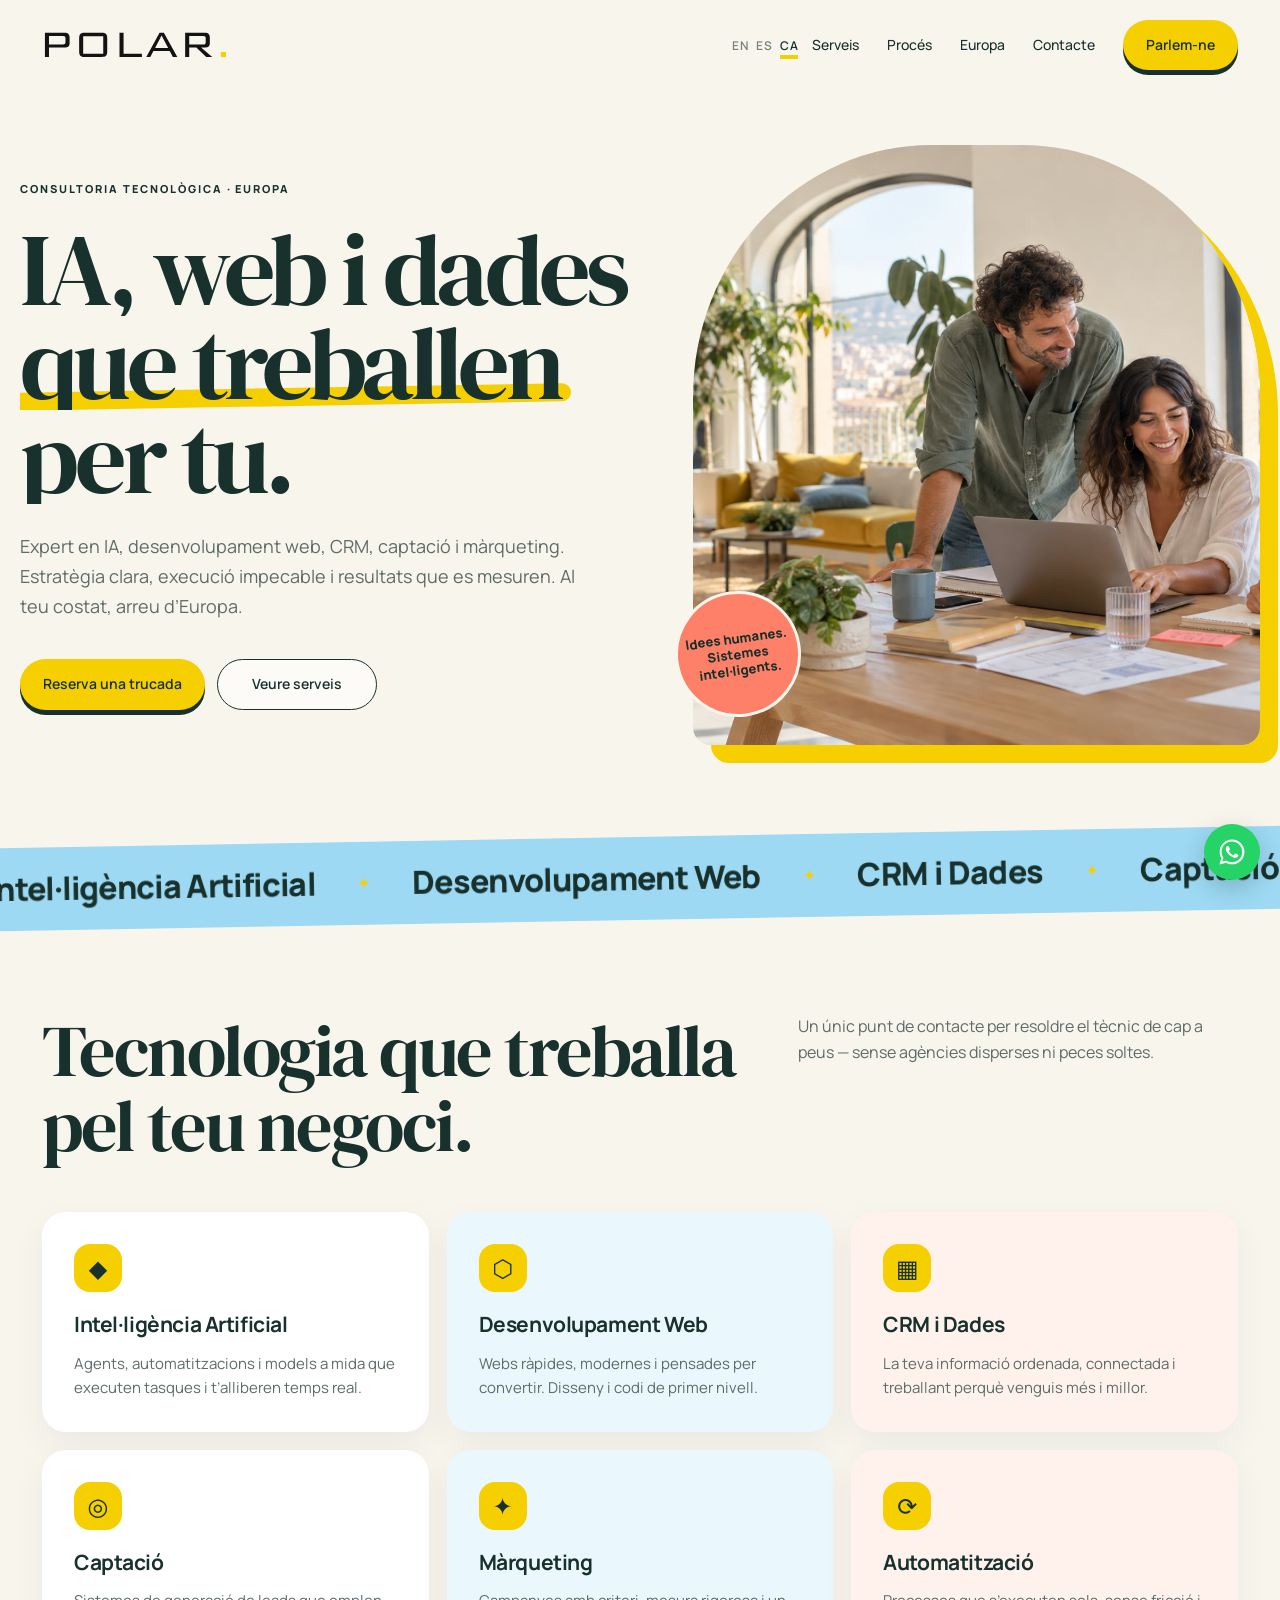
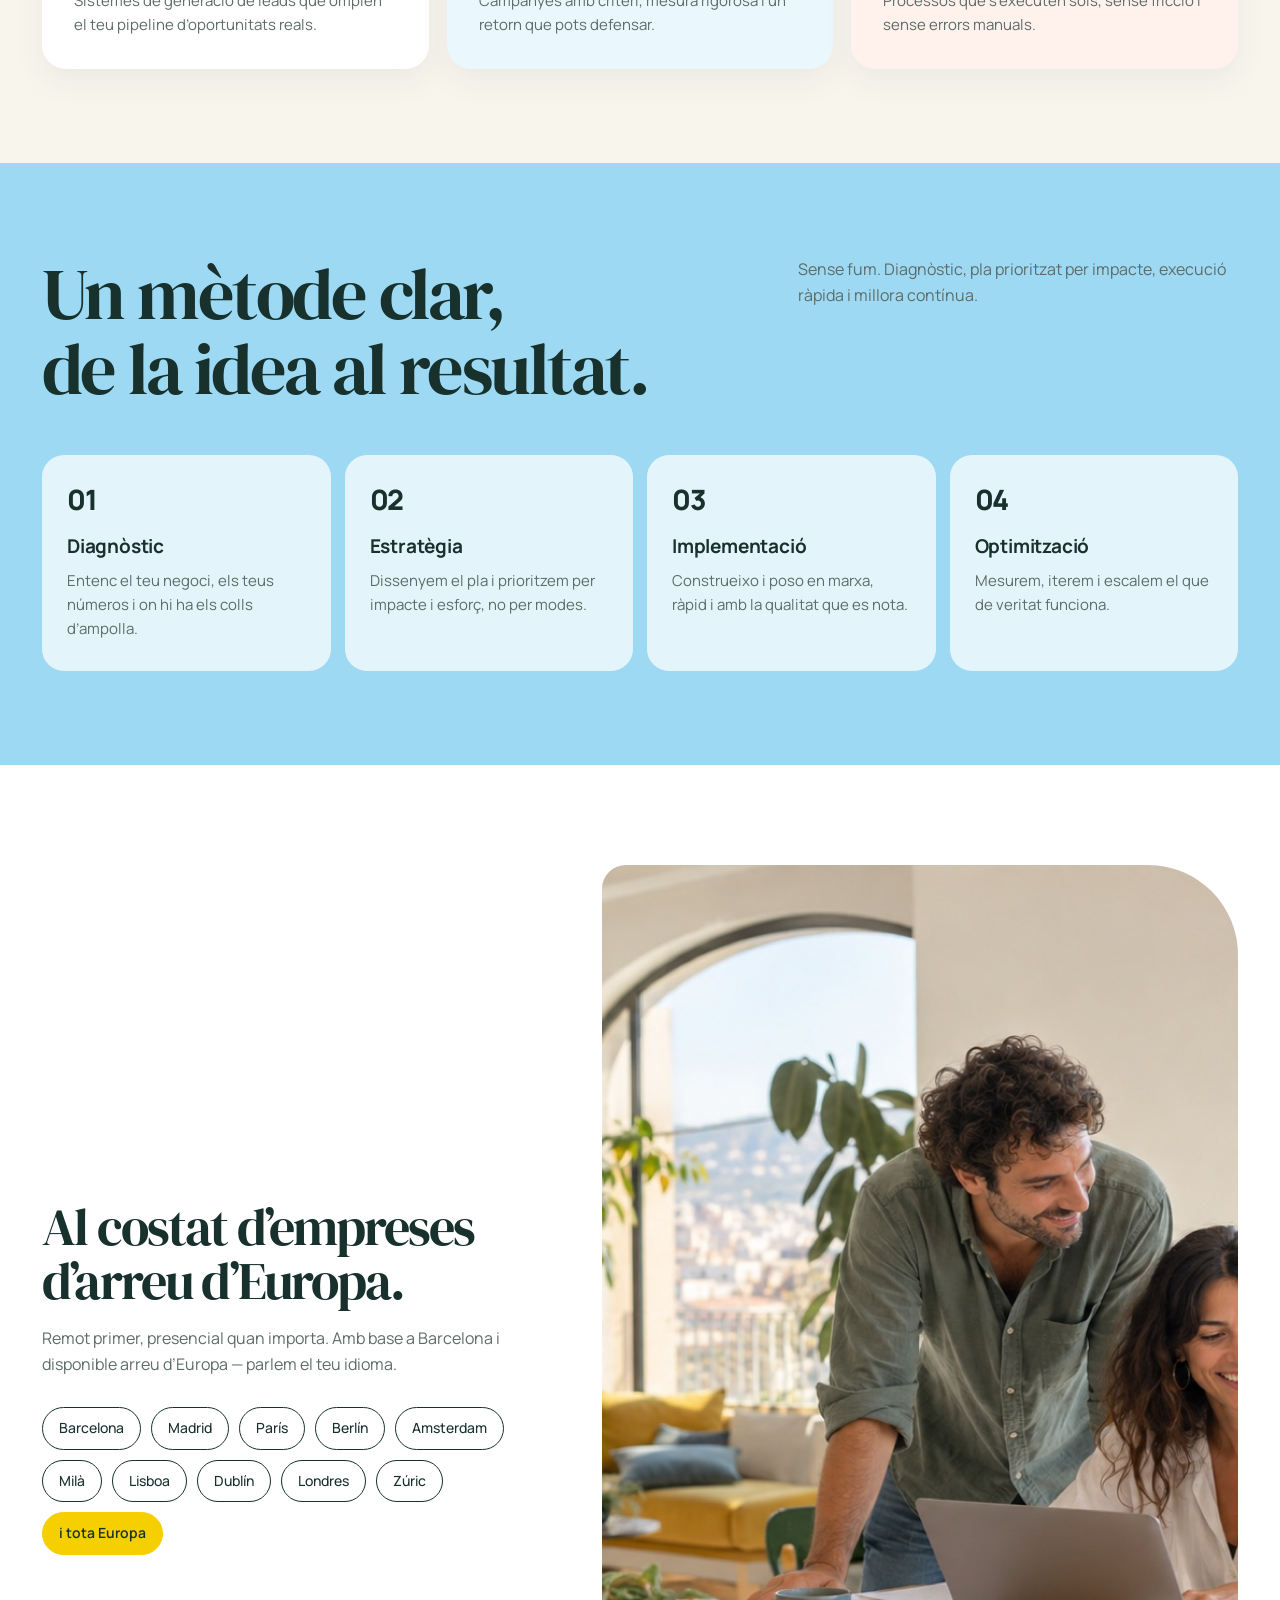
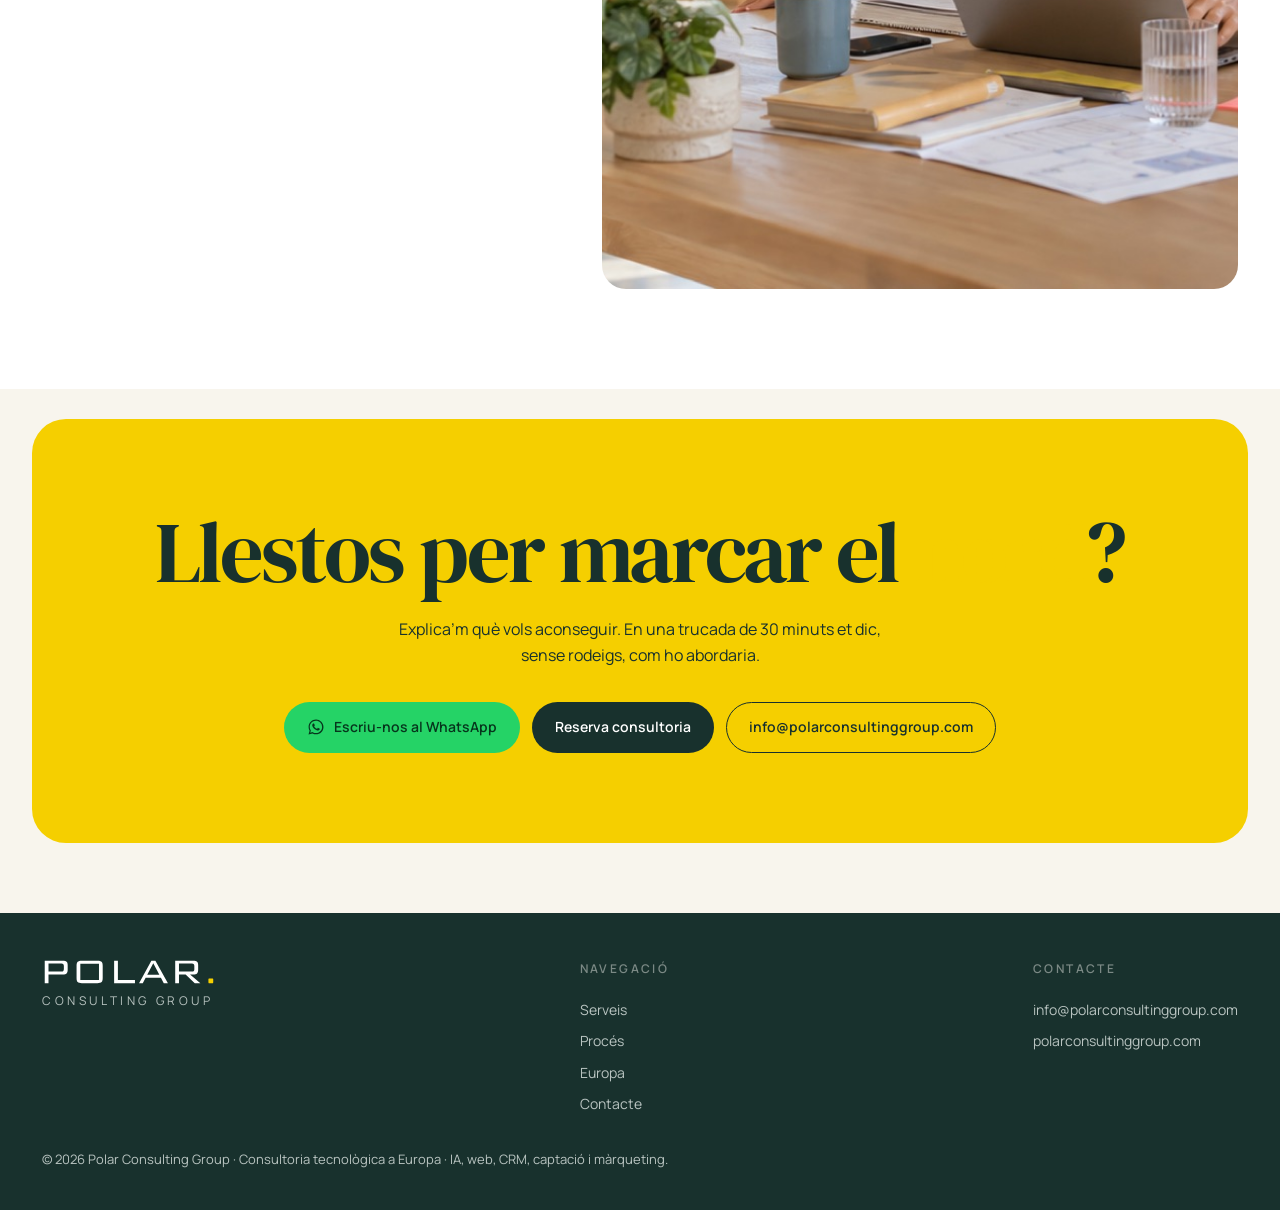
==== commit 189a0761: "Redesign: bright human-centered visual identity" ====
--- a/ca.html
+++ b/ca.html
@@ -10,7 +10,7 @@
 <link rel="alternate" hreflang="es" href="https://polarconsultinggroup.com/es.html">
 <link rel="alternate" hreflang="en" href="https://polarconsultinggroup.com/">
 <link rel="alternate" hreflang="x-default" href="https://polarconsultinggroup.com/">
-<meta name="theme-color" content="#0C0C0D">
+<meta name="theme-color" content="#F8F5ED">
 <link rel="icon" type="image/svg+xml" href="/favicon.svg">
 <link rel="icon" type="image/png" sizes="64x64" href="/favicon.png">
 <link rel="apple-touch-icon" href="/apple-touch-icon.png">
@@ -27,7 +27,7 @@
 <meta name="twitter:image" content="https://polarconsultinggroup.com/og-image.png">
 <link rel="preconnect" href="https://fonts.googleapis.com">
 <link rel="preconnect" href="https://fonts.gstatic.com" crossorigin>
-<link href="https://fonts.googleapis.com/css2?family=Archivo:wght@400;500;600;700;800;900&display=swap" rel="stylesheet">
+<link href="https://fonts.googleapis.com/css2?family=DM+Serif+Display&family=Manrope:wght@400;500;600;700;800&display=swap" rel="stylesheet">
 <script type="application/ld+json">{"@context":"https://schema.org","@type":"ProfessionalService","name":"Polar Consulting Group","description":"Consultoria tecnològica arreu d’Europa. Expert en IA, desenvolupament web, CRM, captació i màrqueting per a empreses d’arreu d’Europa. Estratègia clara i resultats mesurables. Amb base a Barcelona, en remot per tot el continent.","url":"https://polarconsultinggroup.com/ca.html","email":"info@polarconsultinggroup.com","image":"https://polarconsultinggroup.com/og-image.png","logo":"https://polarconsultinggroup.com/logo.png","priceRange":"€€","inLanguage":"ca","areaServed":[{"@type":"Place","name":"Europe"},{"@type":"Country","name":"Spain"},{"@type":"Country","name":"France"},{"@type":"Country","name":"Germany"},{"@type":"Country","name":"Netherlands"},{"@type":"Country","name":"Italy"},{"@type":"Country","name":"Portugal"},{"@type":"Country","name":"Ireland"},{"@type":"Country","name":"United Kingdom"},{"@type":"Country","name":"Switzerland"}],"address":{"@type":"PostalAddress","addressLocality":"Barcelona","addressRegion":"Catalunya","addressCountry":"ES"},"geo":{"@type":"GeoCoordinates","latitude":41.3874,"longitude":2.1686},"availableLanguage":["ca","es","en"],"knowsAbout":["Intel·ligència Artificial","Desenvolupament web","CRM","Captació de clients","Màrqueting digital","Automatització"],"hasOfferCatalog":{"@type":"OfferCatalog","name":"Serveis","itemListElement":[{"@type":"Offer","itemOffered":{"@type":"Service","name":"Intel·ligència Artificial","description":"Agents, automatitzacions i models a mida que executen tasques i t’alliberen temps real."}},{"@type":"Offer","itemOffered":{"@type":"Service","name":"Desenvolupament Web","description":"Webs ràpides, modernes i pensades per convertir. Disseny i codi de primer nivell."}},{"@type":"Offer","itemOffered":{"@type":"Service","name":"CRM i Dades","description":"La teva informació ordenada, connectada i treballant perquè venguis més i millor."}},{"@type":"Offer","itemOffered":{"@type":"Service","name":"Captació","description":"Sistemes de generació de leads que omplen el teu pipeline d’oportunitats reals."}},{"@type":"Offer","itemOffered":{"@type":"Service","name":"Màrqueting","description":"Campanyes amb criteri, mesura rigorosa i un retorn que pots defensar."}},{"@type":"Offer","itemOffered":{"@type":"Service","name":"Automatització","description":"Processos que s’executen sols, sense fricció i sense errors manuals."}}]}}</script>
 <style>
   :root{--ink:#0C0C0D;--ink2:#141416;--surf:#181819;--line:rgba(247,245,241,.10);--bone:#F7F5F1;--stone:#9A9893;--stone2:#6E6C68;--gold:#F5CF00;--r:14px;--maxw:1180px}
@@ -146,6 +146,30 @@
   @media(min-width:820px){.menu-btn{display:none}#mobile-menu{display:none}.nav-links{display:flex}.wrap{padding:0 32px}section.block{padding:120px 0}.sec-head{display:flex;align-items:flex-end;justify-content:space-between;gap:30px}.sec-head p{margin-top:0}.proc{grid-template-columns:repeat(4,1fr)}.step{border-top:none;border-left:1px solid var(--line);padding:30px 26px 36px}.step:first-child{border-left:none}.maresme,.cta-final{padding:120px 0}.hero h1{font-size:clamp(56px,7.6vw,104px);line-height:1}.hero h1 .ln{overflow:hidden}.hero h1 .ln i{transform:translateY(110%);transition:transform .9s cubic-bezier(.16,1,.3,1)}}
   @media(min-width:980px){.svc-grid{grid-template-columns:repeat(3,1fr)}}
   @media (prefers-reduced-motion:reduce){*{animation:none!important;transition:none!important}.hero h1 .ln i{transform:none}.hero p.lead,.hero .cta,.rv{opacity:1;transform:none}}
+
+  :root{--ink:#18312d;--ink2:#fff;--surf:#fff;--line:rgba(24,49,45,.13);--bone:#18312d;--stone:#5d6c68;--stone2:#7b8985;--gold:#F5CF00;--sky:#9dd9f3;--coral:#ff8068;--cream:#f8f5ed;--r:24px;--maxw:1240px}
+  body{background:var(--cream);color:var(--ink);font-family:'Manrope',system-ui,sans-serif}
+  .wrap{padding-left:22px;padding-right:22px}.eyebrow{color:var(--ink);font-weight:800;letter-spacing:.18em}
+  #cursor,#cursor-dot,#aurora,.scroll-hint{display:none!important}#progress{height:4px}
+  nav{padding:20px 0}nav.scrolled{padding:12px 0;background:rgba(248,245,237,.88);border-color:var(--line)}
+  .brand-img{height:28px}.lang a{color:#78827f}.lang a.on{color:var(--ink);text-decoration:underline;text-decoration-color:var(--gold);text-decoration-thickness:4px;text-underline-offset:5px}
+  .nav-links a.lnk{color:var(--ink)}.nav-links a.lnk:hover{color:#000}.menu-btn span{background:var(--ink)}
+  #mobile-menu{background:var(--cream)}#mobile-menu a.mlnk{color:var(--ink)}
+  .btn{border-radius:999px;padding:13px 22px}.btn-gold{color:var(--ink);box-shadow:0 5px 0 var(--ink)}.btn-gold:hover{transform:translateY(-2px);box-shadow:0 7px 0 var(--ink)}
+  .btn-ghost{border-color:var(--ink);color:var(--ink);background:rgba(255,255,255,.6)}
+  .hero{min-height:auto;padding:132px 0 72px}.hero::after{display:none}.hero-in{padding:0;display:grid;gap:46px;align-items:center}
+  .hero-copy{position:relative;z-index:2}.hero h1{font-family:'DM Serif Display',serif;font-weight:400;font-size:clamp(52px,8vw,108px);line-height:.92;letter-spacing:-.045em;margin-top:24px}.hero h1 .gold{color:var(--ink);position:relative;display:inline-block}.hero h1 .gold:after{content:"";position:absolute;left:-2%;right:-2%;bottom:.04em;height:.18em;background:var(--gold);z-index:-1;border-radius:10px;transform:rotate(-1deg)}
+  .hero p.lead{color:var(--stone);font-size:18px;max-width:580px}.hero-visual{position:relative;min-height:430px}.hero-photo{width:100%;height:100%;min-height:430px;object-fit:cover;border-radius:42% 42% 18px 18px;box-shadow:18px 18px 0 var(--gold)}
+  .hero-badge{position:absolute;left:-18px;bottom:28px;width:126px;height:126px;border-radius:50%;background:var(--coral);display:grid;place-items:center;text-align:center;font-size:13px;font-weight:800;line-height:1.25;transform:rotate(-8deg);border:3px solid var(--cream)}
+  .ticker{background:var(--sky);border:0;padding:16px 0;transform:rotate(-1deg);width:102%;margin-left:-1%}.ticker-track span{color:var(--ink);font-weight:800}
+  section.block{padding:94px 0}.sec-head h2,.maresme h2,.cta-final h2{font-family:'DM Serif Display',serif;font-weight:400;letter-spacing:-.035em}.sec-head h2{font-size:clamp(42px,6vw,72px)}.sec-head p{color:var(--stone)}
+  .svc-grid{gap:18px}.svc{border:0;background:#fff;padding:32px;border-radius:var(--r);box-shadow:0 12px 32px rgba(24,49,45,.06)}.svc:nth-child(2),.svc:nth-child(5){background:#eaf7fc}.svc:nth-child(3),.svc:nth-child(6){background:#fff1ec}.svc:hover{border:0;transform:translateY(-7px) rotate(.5deg)}.svc::before{display:none}.svc .ico{color:var(--ink);width:48px;height:48px;border-radius:16px;background:var(--gold);display:grid;place-items:center}.svc h3{font-size:21px}.svc p{color:var(--stone)}
+  #proces{background:var(--sky)!important}.proc{gap:14px}.step{border:0!important;background:rgba(255,255,255,.72);padding:28px;border-radius:22px}.step .pnum{color:var(--ink);-webkit-text-stroke:0;font-size:28px}.step:hover .pnum{color:var(--coral);-webkit-text-stroke:0}
+  .maresme{background:#fff;padding:100px 0}.people-band{display:grid;gap:40px;align-items:center}.people-photo{width:100%;aspect-ratio:4/3;object-fit:cover;border-radius:24px 90px 24px 24px}.town{border-color:var(--ink);color:var(--ink);background:#fff}.town.more{color:var(--ink)}
+  .cta-final{margin:30px 18px 70px;padding:90px 0;background:var(--gold);border-radius:34px}.cta-final p{color:var(--ink)}.cta-final .btn-gold{background:var(--ink);color:#fff;box-shadow:none}.cta-final .btn-ghost{background:transparent}.glow{display:none}
+  footer{background:var(--ink);color:#fff;border:0}.foot-col,.foot-note,.foot-tag{color:#b9c4c1}.foot-img{filter:none}.wa-float{box-shadow:0 8px 24px rgba(24,49,45,.24)}
+  @media(min-width:820px){.hero-in{grid-template-columns:1.05fr .95fr}.hero{padding:145px 0 92px}.hero-visual{height:600px}.hero-photo{min-height:600px}.people-band{grid-template-columns:.9fr 1.1fr}.cta-final{margin-left:32px;margin-right:32px}.step{padding:30px 25px}.proc{gap:14px}.sec-head{align-items:start}}
+  @media(max-width:819px){.hero h1 .ln i{transform:none!important}.hero-visual{order:-1;min-height:360px}.hero-photo{min-height:360px}.hero-badge{left:6px}.hero{padding-top:105px}.cta-final{margin-left:10px;margin-right:10px}.brand-img{height:23px}}
 </style>
 </head>
 <body>
@@ -153,15 +177,15 @@
 <div id="progress"></div>
 <div id="cursor"></div>
 <div id="cursor-dot"></div>
-<nav id="nav"><div class="wrap nav-in"><a href="#top" class="brand" data-cursor><img src="/logo-white.svg" alt="Polar Consulting Group" class="brand-img"></a><div class="nav-right"><div class="lang" role="navigation" aria-label="Idioma"><a href="index.html" hreflang="en">EN</a><a href="es.html" hreflang="es">ES</a><a href="ca.html" class="on" aria-current="true" hreflang="ca">CA</a></div><div class="nav-links"><a href="#serveis" class="lnk" data-cursor>Serveis</a><a href="#proces" class="lnk" data-cursor>Procés</a><a href="#maresme" class="lnk" data-cursor>Europa</a><a href="#contacte" class="lnk" data-cursor>Contacte</a><a href="#contacte" class="btn btn-gold mag" data-cursor>Parlem-ne</a></div><button class="menu-btn" id="menuBtn" aria-label="Menú" aria-expanded="false"><span></span><span></span><span></span></button></div></div></nav>
+<nav id="nav"><div class="wrap nav-in"><a href="#top" class="brand" data-cursor><img src="/logo-dark.svg" alt="Polar Consulting Group" class="brand-img"></a><div class="nav-right"><div class="lang" role="navigation" aria-label="Idioma"><a href="index.html" hreflang="en">EN</a><a href="es.html" hreflang="es">ES</a><a href="ca.html" class="on" aria-current="true" hreflang="ca">CA</a></div><div class="nav-links"><a href="#serveis" class="lnk" data-cursor>Serveis</a><a href="#proces" class="lnk" data-cursor>Procés</a><a href="#maresme" class="lnk" data-cursor>Europa</a><a href="#contacte" class="lnk" data-cursor>Contacte</a><a href="#contacte" class="btn btn-gold mag" data-cursor>Parlem-ne</a></div><button class="menu-btn" id="menuBtn" aria-label="Menú" aria-expanded="false"><span></span><span></span><span></span></button></div></div></nav>
 <div id="mobile-menu"><a href="#serveis" class="mlnk">Serveis</a><a href="#proces" class="mlnk">Procés</a><a href="#maresme" class="mlnk">Europa</a><a href="#contacte" class="mlnk">Contacte</a><a href="#contacte" class="btn btn-gold">Parlem-ne</a></div>
-<header class="hero" id="top"><canvas id="aurora" aria-hidden="true"></canvas><div class="wrap hero-in"><p class="eyebrow rv">Consultoria tecnològica · Europa</p><h1><span class="ln"><i>IA, web i dades</i></span><span class="ln"><i class="gold">que treballen</i></span><span class="ln"><i>per tu.</i></span></h1><p class="lead">Expert en IA, desenvolupament web, CRM, captació i màrqueting. Estratègia clara, execució impecable i resultats que es mesuren. Al teu costat, arreu d’Europa.</p><div class="cta"><a href="#contacte" class="btn btn-gold mag" data-cursor>Reserva una trucada</a><a href="#serveis" class="btn btn-ghost mag" data-cursor>Veure serveis</a></div></div><div class="scroll-hint" aria-hidden="true"><span>Avall</span><span class="bar"></span></div></header>
+<header class="hero" id="top"><canvas id="aurora" aria-hidden="true"></canvas><div class="wrap hero-in"><div class="hero-copy"><p class="eyebrow rv">Consultoria tecnològica · Europa</p><h1><span class="ln"><i>IA, web i dades</i></span><span class="ln"><i class="gold">que treballen</i></span><span class="ln"><i>per tu.</i></span></h1><p class="lead">Expert en IA, desenvolupament web, CRM, captació i màrqueting. Estratègia clara, execució impecable i resultats que es mesuren. Al teu costat, arreu d’Europa.</p><div class="cta"><a href="#contacte" class="btn btn-gold mag" data-cursor>Reserva una trucada</a><a href="#serveis" class="btn btn-ghost mag" data-cursor>Veure serveis</a></div></div><div class="hero-visual"><img src="/team-barcelona.jpg" alt="A collaborative technology team working together in Barcelona" class="hero-photo" width="1536" height="1024"><div class="hero-badge">Idees humanes.<br>Sistemes intel·ligents.</div></div></div><div class="scroll-hint" aria-hidden="true"><span>Avall</span><span class="bar"></span></div></header>
 <div class="ticker" aria-hidden="true"><div class="ticker-track"><span>Intel·ligència Artificial</span><span>Desenvolupament Web</span><span>CRM i Dades</span><span>Captació</span><span>Màrqueting</span><span>Automatització</span><span>Intel·ligència Artificial</span><span>Desenvolupament Web</span><span>CRM i Dades</span><span>Captació</span><span>Màrqueting</span><span>Automatització</span></div></div>
 <main id="main">
 <section class="block" id="serveis"><div class="wrap"><div class="sec-head"><h2 class="rv">Tecnologia que treballa pel teu negoci.</h2><p class="rv">Un únic punt de contacte per resoldre el tècnic de cap a peus — sense agències disperses ni peces soltes.</p></div><div class="svc-grid"><article class="svc rv" data-cursor><div class="ico" aria-hidden="true">◆</div><h3>Intel·ligència Artificial</h3><p>Agents, automatitzacions i models a mida que executen tasques i t’alliberen temps real.</p></article><article class="svc rv" data-cursor><div class="ico" aria-hidden="true">⬡</div><h3>Desenvolupament Web</h3><p>Webs ràpides, modernes i pensades per convertir. Disseny i codi de primer nivell.</p></article><article class="svc rv" data-cursor><div class="ico" aria-hidden="true">▦</div><h3>CRM i Dades</h3><p>La teva informació ordenada, connectada i treballant perquè venguis més i millor.</p></article><article class="svc rv" data-cursor><div class="ico" aria-hidden="true">◎</div><h3>Captació</h3><p>Sistemes de generació de leads que omplen el teu pipeline d’oportunitats reals.</p></article><article class="svc rv" data-cursor><div class="ico" aria-hidden="true">✦</div><h3>Màrqueting</h3><p>Campanyes amb criteri, mesura rigorosa i un retorn que pots defensar.</p></article><article class="svc rv" data-cursor><div class="ico" aria-hidden="true">⟳</div><h3>Automatització</h3><p>Processos que s’executen sols, sense fricció i sense errors manuals.</p></article></div></div></section>
 <section class="block" id="proces" style="background:var(--ink2)"><div class="wrap"><div class="sec-head"><h2 class="rv">Un mètode clar,<br>de la idea al resultat.</h2><p class="rv">Sense fum. Diagnòstic, pla prioritzat per impacte, execució ràpida i millora contínua.</p></div><div class="proc"><div class="step rv" data-cursor><div class="pnum">01</div><h4>Diagnòstic</h4><p>Entenc el teu negoci, els teus números i on hi ha els colls d’ampolla.</p></div><div class="step rv" data-cursor><div class="pnum">02</div><h4>Estratègia</h4><p>Dissenyem el pla i prioritzem per impacte i esforç, no per modes.</p></div><div class="step rv" data-cursor><div class="pnum">03</div><h4>Implementació</h4><p>Construeixo i poso en marxa, ràpid i amb la qualitat que es nota.</p></div><div class="step rv" data-cursor><div class="pnum">04</div><h4>Optimització</h4><p>Mesurem, iterem i escalem el que de veritat funciona.</p></div></div></div></section>
-<section class="maresme" id="maresme"><div class="wrap"><h2 class="rv">Al costat d’empreses d’arreu d’Europa.</h2><p class="rv">Remot primer, presencial quan importa. Amb base a Barcelona i disponible arreu d’Europa — parlem el teu idioma.</p><div class="towns rv"><span class="town">Barcelona</span><span class="town">Madrid</span><span class="town">París</span><span class="town">Berlín</span><span class="town">Amsterdam</span><span class="town">Milà</span><span class="town">Lisboa</span><span class="town">Dublín</span><span class="town">Londres</span><span class="town">Zúric</span><span class="town more">i tota Europa</span></div></div></section>
-<section class="cta-final" id="contacte"><div class="glow" aria-hidden="true"></div><div class="wrap"><h2 class="rv">Llestos per marcar el <span class="gold">nord</span>?</h2><p class="rv">Explica’m què vols aconseguir. En una trucada de 30 minuts et dic, sense rodeigs, com ho abordaria.</p><div class="cta rv"><a href="https://wa.me/34647069850" class="btn btn-wa mag" data-cursor><svg viewBox="0 0 24 24" width="18" height="18" aria-hidden="true" style="vertical-align:-4px"><path fill="currentColor" d="M12.04 2c-5.46 0-9.91 4.45-9.91 9.91 0 1.75.46 3.45 1.32 4.95L2 22l5.25-1.38c1.45.79 3.08 1.21 4.79 1.21h.01c5.46 0 9.91-4.45 9.91-9.91 0-2.65-1.03-5.14-2.9-7.01A9.82 9.82 0 0 0 12.04 2zm0 18.15h-.01c-1.52 0-3.01-.41-4.3-1.18l-.31-.18-3.12.82.83-3.04-.2-.31a8.2 8.2 0 0 1-1.26-4.37c0-4.54 3.7-8.23 8.24-8.23 2.2 0 4.27.86 5.82 2.42a8.18 8.18 0 0 1 2.41 5.82c0 4.54-3.69 8.23-8.23 8.23zm4.52-6.16c-.25-.12-1.47-.72-1.69-.81-.23-.08-.39-.12-.56.13-.16.25-.64.81-.79.97-.14.17-.29.19-.54.06-.25-.12-1.05-.39-1.99-1.23-.74-.66-1.23-1.47-1.38-1.72-.14-.25-.02-.38.11-.51.11-.11.25-.29.37-.43.12-.14.16-.25.25-.41.08-.17.04-.31-.02-.43-.06-.12-.56-1.34-.76-1.84-.2-.48-.41-.42-.56-.43h-.48c-.17 0-.43.06-.66.31-.23.25-.86.85-.86 2.07 0 1.22.89 2.4 1.01 2.56.12.17 1.75 2.67 4.23 3.74.59.26 1.05.41 1.41.52.59.19 1.13.16 1.56.1.48-.07 1.47-.6 1.68-1.18.21-.58.21-1.07.14-1.18-.06-.1-.22-.16-.47-.28z"/></svg> Escriu-nos al WhatsApp</a><a href="mailto:info@polarconsultinggroup.com" class="btn btn-gold mag" data-cursor>Reserva consultoria</a><a href="mailto:info@polarconsultinggroup.com" class="btn btn-ghost mag" data-cursor>info@polarconsultinggroup.com</a></div></div></section>
+<section class="maresme" id="maresme"><div class="wrap people-band"><div><h2 class="rv">Al costat d’empreses d’arreu d’Europa.</h2><p class="rv">Remot primer, presencial quan importa. Amb base a Barcelona i disponible arreu d’Europa — parlem el teu idioma.</p><div class="towns rv"><span class="town">Barcelona</span><span class="town">Madrid</span><span class="town">París</span><span class="town">Berlín</span><span class="town">Amsterdam</span><span class="town">Milà</span><span class="town">Lisboa</span><span class="town">Dublín</span><span class="town">Londres</span><span class="town">Zúric</span><span class="town more">i tota Europa</span></div></div><img src="/team-barcelona.jpg" alt="People collaborating in a bright Barcelona studio" class="people-photo rv" loading="lazy" width="1536" height="1024"></div></section>
+<section class="cta-final" id="contacte"><div class="glow" aria-hidden="true"></div><div class="wrap"><h2 class="rv">Llestos per marcar el <span class="gold">nord</span>?</h2><p class="rv">Explica’m què vols aconseguir. En una trucada de 30 minuts et dic, sense rodeigs, com ho abordaria.</p><div class="cta rv"><a href="https://wa.me/34647069850" class="btn btn-wa mag" data-cursor><svg viewBox="0 0 24 24" width="18" height="18" aria-hidden="true" style="vertical-align:-4px"><path fill="currentColor" d="M12.04 2c-5.46 0-9.91 4.45-9.91 9.91 0 1.75.46 3.45 1.32 4.95L2 22l5.25-1.38c1.45.79 3.08 1.21 4.79 1.21h.01c5.46 0 9.91-4.45 9.91-9.91 0-2.65-1.03-5.14-2.9-7.01A9.82 9.82 0 0 0 12.04 2zm0 18.15h-.01c-1.52 0-3.01-.41-4.3-1.18l-.31-.18-3.12.82.83-3.04-.2-.31a8.2 8.2 0 0 1-1.26-4.37c0-4.54 3.7-8.23 8.24-8.23 2.2 0 4.27.86 5.82 2.42a8.18 8.18 0 0 1 2.41 5.82c0 4.54-3.69 8.23-8.23 8.23zm4.52-6.16c-.25-.12-1.47-.72-1.69-.81-.23-.08-.39-.12-.56.13-.16.25-.64.81-.79.97-.14.17-.29.19-.54.06-.25-.12-1.05-.39-1.99-1.23-.74-.66-1.23-1.47-1.38-1.72-.14-.25-.02-.38.11-.51.11-.11.25-.29.37-.43.12-.14.16-.25.25-.41.08-.17.04-.31-.02-.43-.06-.12-.56-1.34-.76-1.84-.2-.48-.41-.42-.56-.43h-.48c-.17 0-.43.06-.66.31-.23.25-.86.85-.86 2.07 0 1.22.89 2.4 1.01 2.56.12.17 1.75 2.67 4.23 3.74.59.26 1.05.41 1.41.52.59.19 1.13.16 1.56.1.48-.07 1.47-.6 1.68-1.18.21-.58.21-1.07.14-1.18-.06-.1-.22-.16-.47-.28z"/></svg> Escriu-nos al WhatsApp</a><a href="https://wa.me/34647069850" class="btn btn-gold mag" data-cursor target="_blank" rel="noopener">Reserva consultoria</a><a href="mailto:info@polarconsultinggroup.com" class="btn btn-ghost mag" data-cursor>info@polarconsultinggroup.com</a></div></div></section>
 </main>
 <a class="wa-float" href="https://wa.me/34647069850" aria-label="WhatsApp 647 06 98 50" target="_blank" rel="noopener"><svg viewBox="0 0 24 24" width="18" height="18" aria-hidden="true" style="vertical-align:-4px"><path fill="currentColor" d="M12.04 2c-5.46 0-9.91 4.45-9.91 9.91 0 1.75.46 3.45 1.32 4.95L2 22l5.25-1.38c1.45.79 3.08 1.21 4.79 1.21h.01c5.46 0 9.91-4.45 9.91-9.91 0-2.65-1.03-5.14-2.9-7.01A9.82 9.82 0 0 0 12.04 2zm0 18.15h-.01c-1.52 0-3.01-.41-4.3-1.18l-.31-.18-3.12.82.83-3.04-.2-.31a8.2 8.2 0 0 1-1.26-4.37c0-4.54 3.7-8.23 8.24-8.23 2.2 0 4.27.86 5.82 2.42a8.18 8.18 0 0 1 2.41 5.82c0 4.54-3.69 8.23-8.23 8.23zm4.52-6.16c-.25-.12-1.47-.72-1.69-.81-.23-.08-.39-.12-.56.13-.16.25-.64.81-.79.97-.14.17-.29.19-.54.06-.25-.12-1.05-.39-1.99-1.23-.74-.66-1.23-1.47-1.38-1.72-.14-.25-.02-.38.11-.51.11-.11.25-.29.37-.43.12-.14.16-.25.25-.41.08-.17.04-.31-.02-.43-.06-.12-.56-1.34-.76-1.84-.2-.48-.41-.42-.56-.43h-.48c-.17 0-.43.06-.66.31-.23.25-.86.85-.86 2.07 0 1.22.89 2.4 1.01 2.56.12.17 1.75 2.67 4.23 3.74.59.26 1.05.41 1.41.52.59.19 1.13.16 1.56.1.48-.07 1.47-.6 1.68-1.18.21-.58.21-1.07.14-1.18-.06-.1-.22-.16-.47-.28z"/></svg></a>
 <footer><div class="wrap foot-in"><div><div class="foot-brand"><img src="/logo-white.svg" alt="Polar Consulting Group" class="foot-img"></div><div class="foot-tag">Consulting Group</div></div><div class="foot-col"><h5>Navegació</h5><a href="#serveis">Serveis</a><a href="#proces">Procés</a><a href="#maresme">Europa</a><a href="#contacte">Contacte</a></div><div class="foot-col"><h5>Contacte</h5><a href="mailto:info@polarconsultinggroup.com" data-cursor>info@polarconsultinggroup.com</a><a href="https://polarconsultinggroup.com">polarconsultinggroup.com</a></div></div><div class="wrap foot-note">© 2026 Polar Consulting Group · Consultoria tecnològica a Europa · IA, web, CRM, captació i màrqueting.</div></footer>
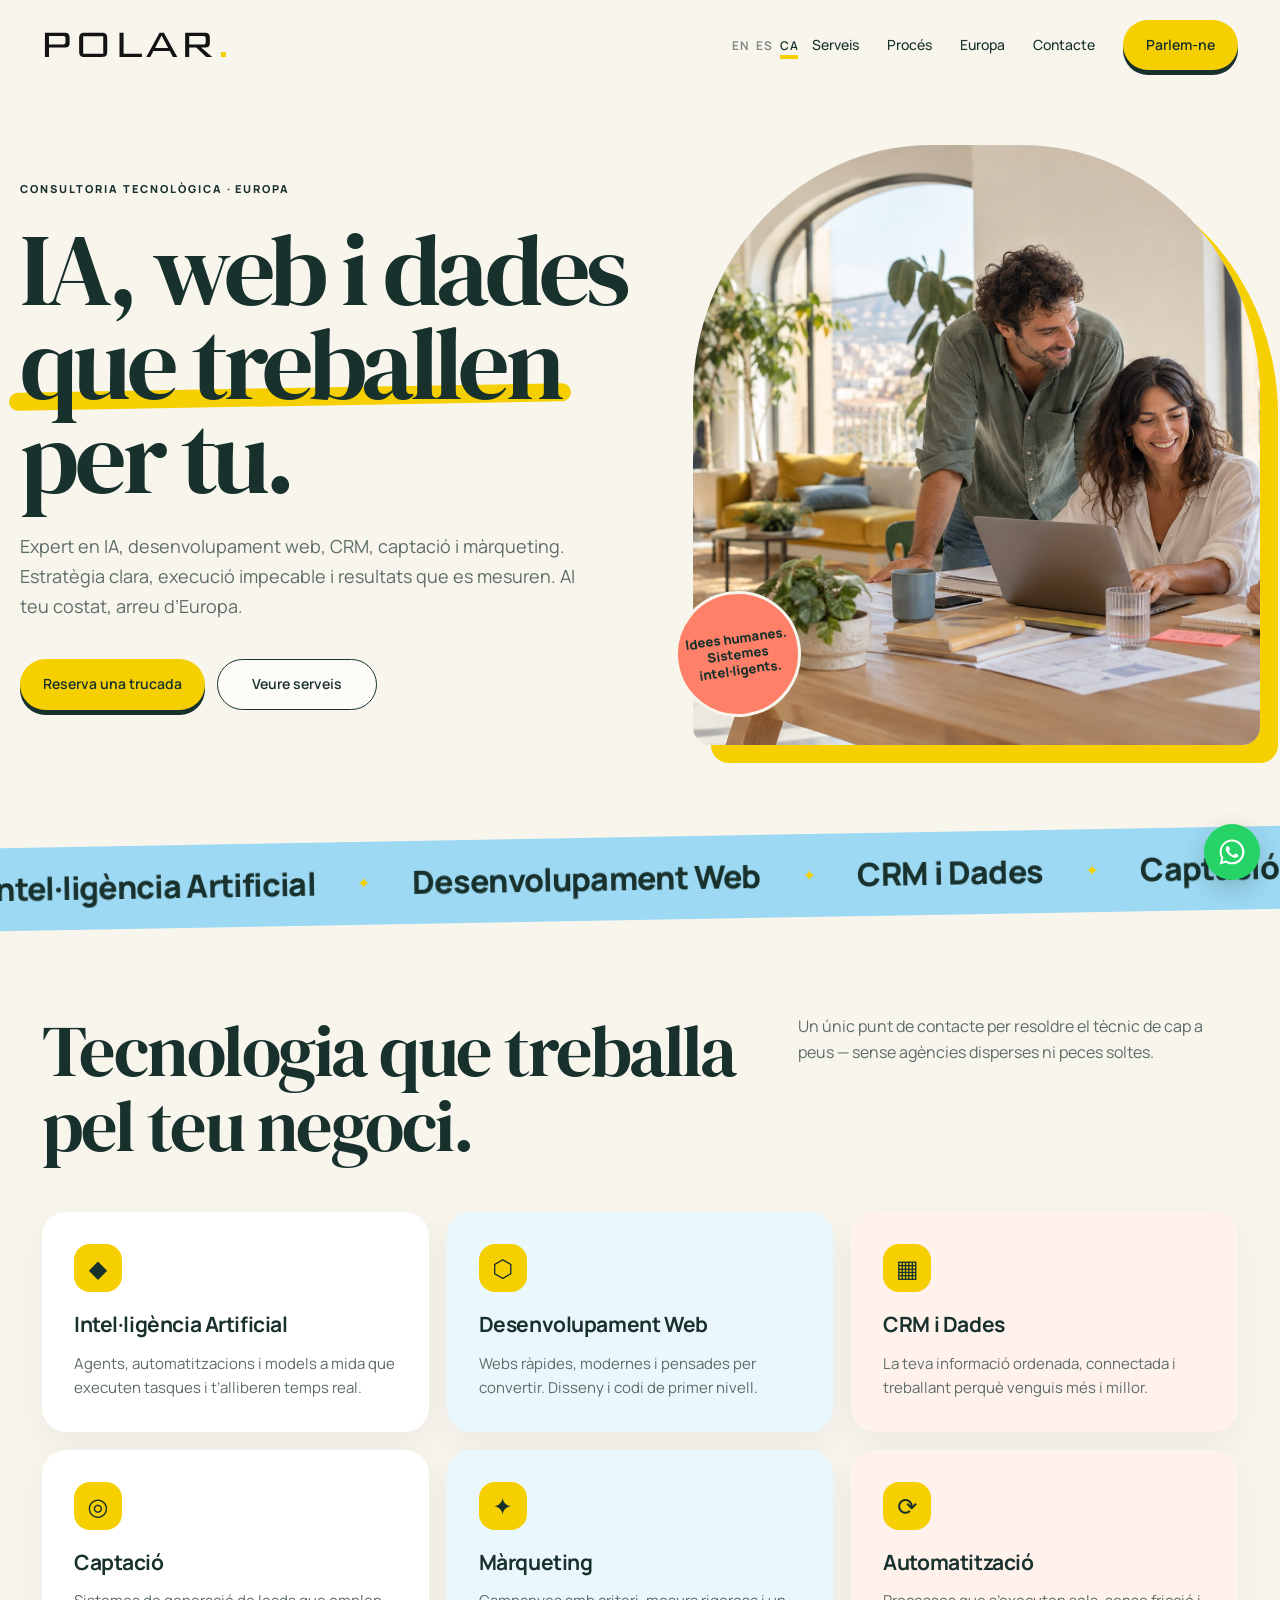
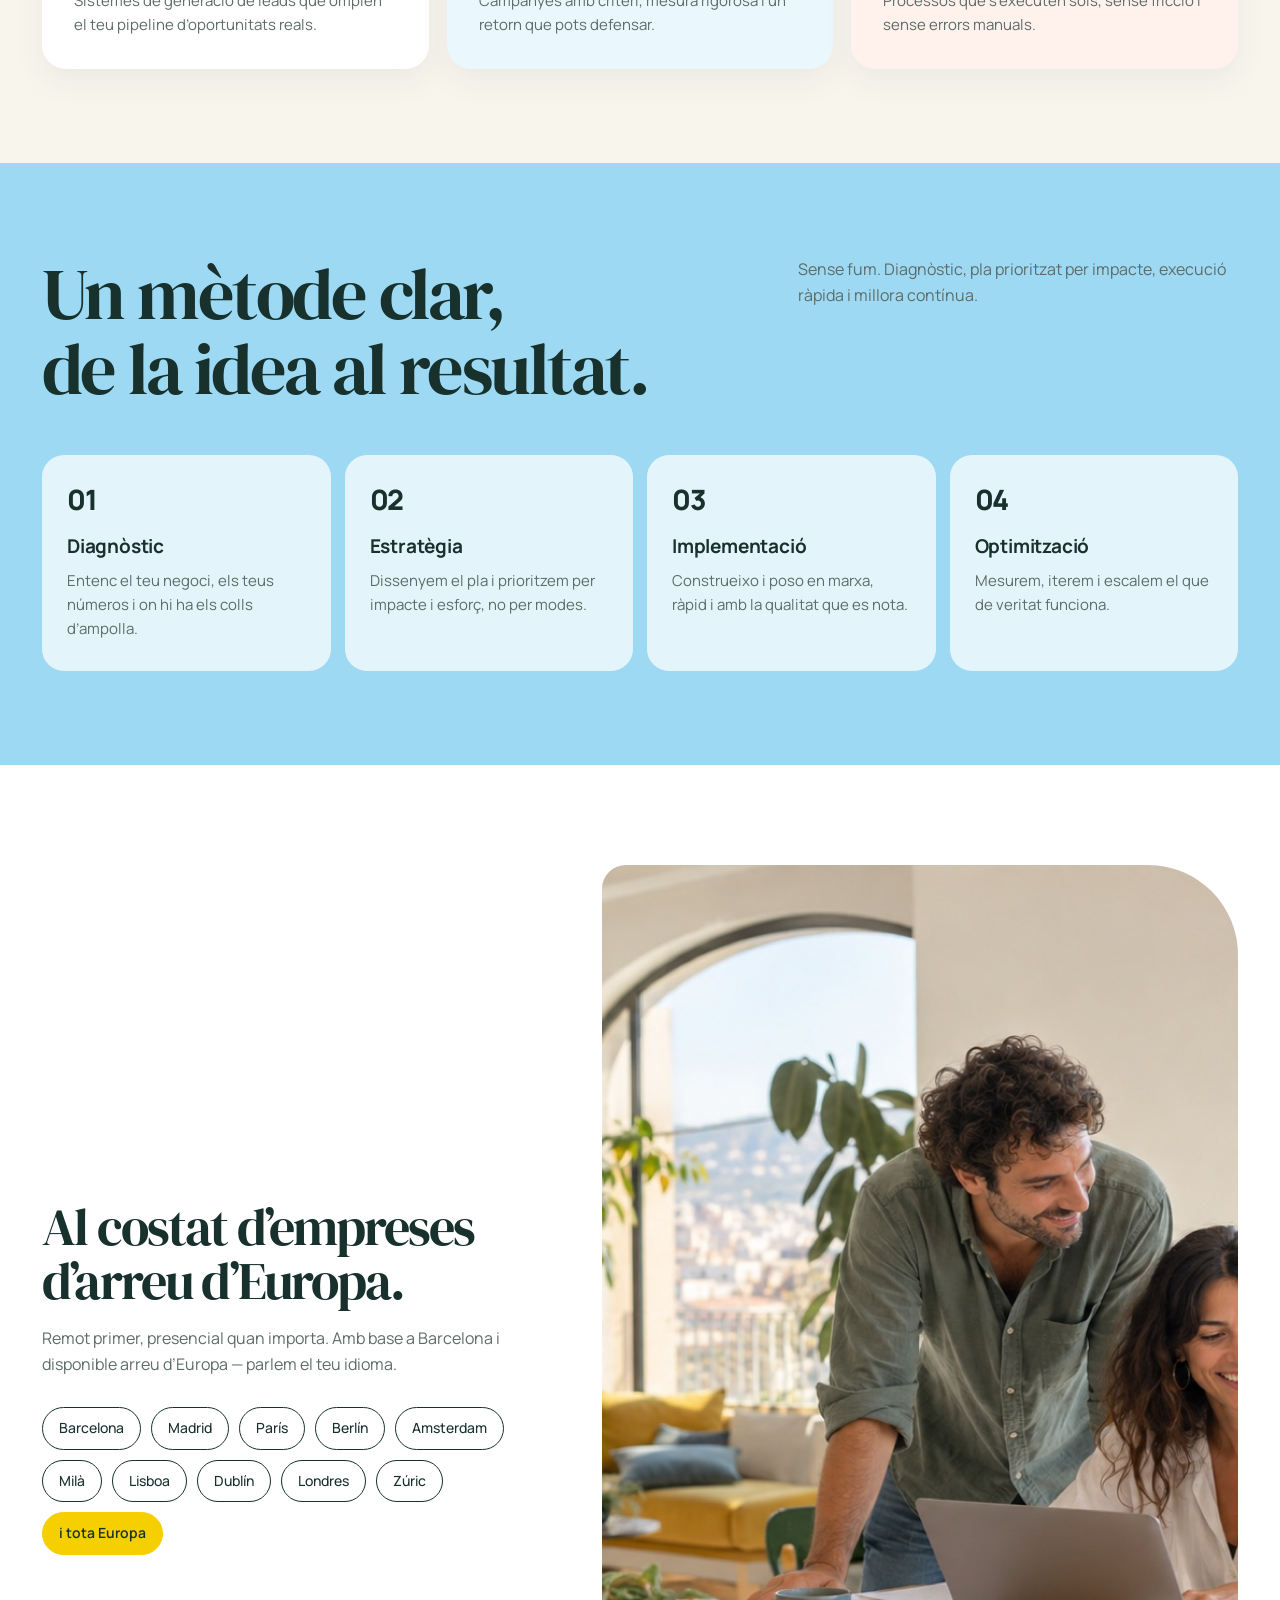
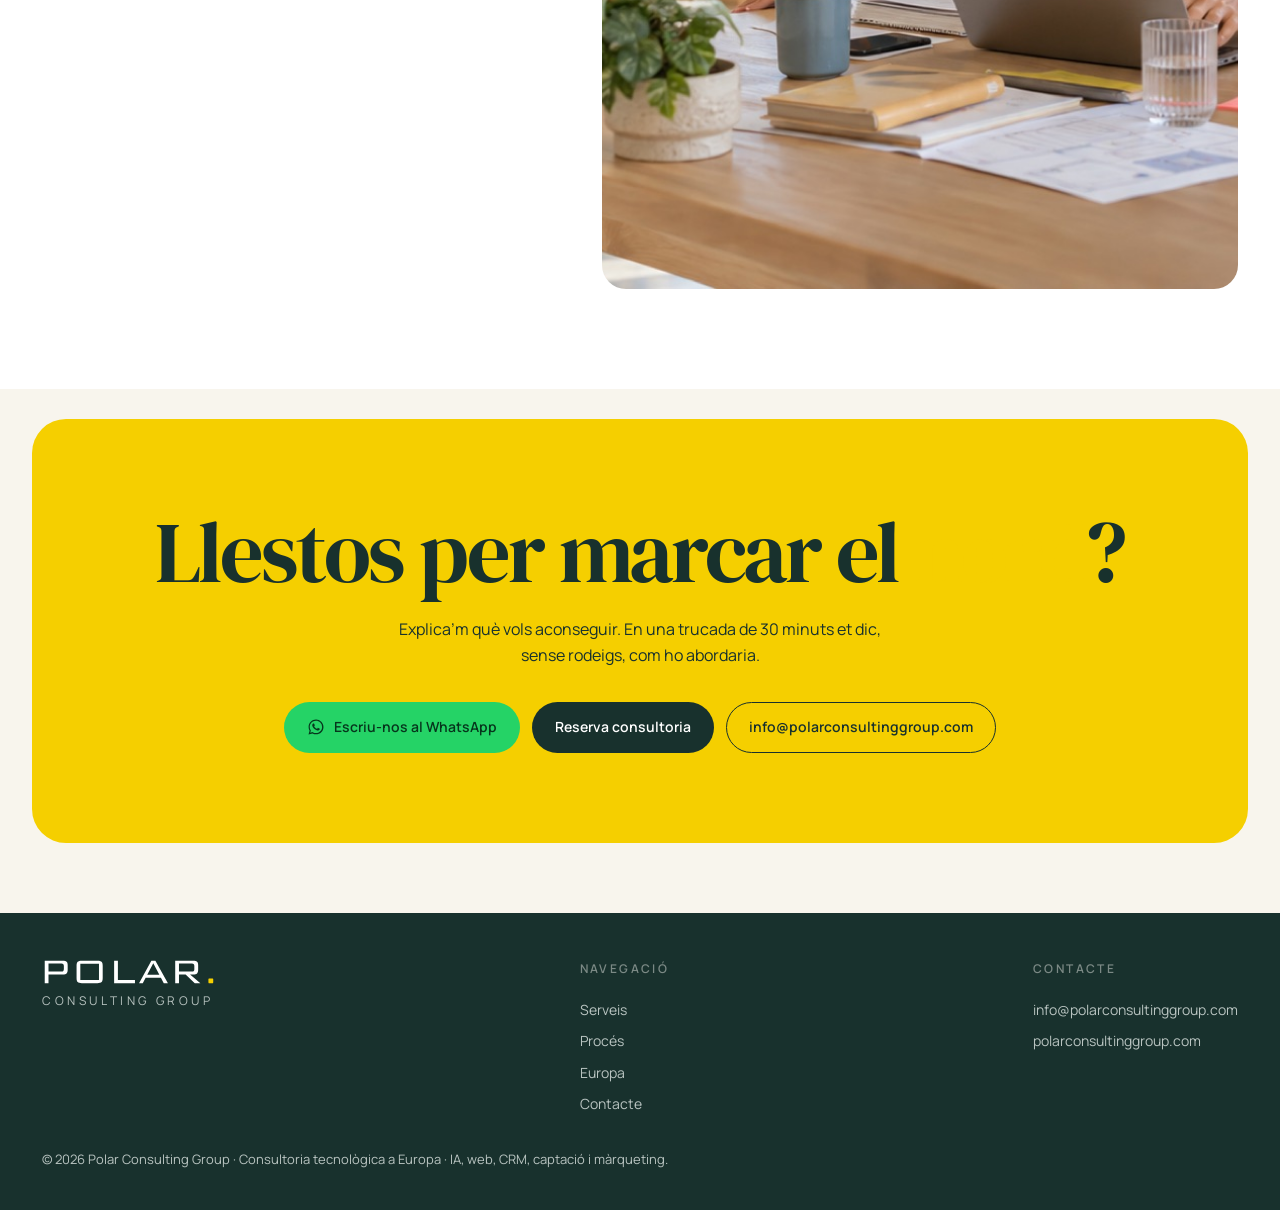
==== commit 13ecc606: "Polish mobile layout and social sharing preview" ====
--- a/ca.html
+++ b/ca.html
@@ -16,19 +16,21 @@
 <link rel="apple-touch-icon" href="/apple-touch-icon.png">
 <meta property="og:type" content="website">
 <meta property="og:locale" content="ca_ES">
-<meta property="og:title" content="Consultoria tecnològica a Europa | IA, Web, CRM i Màrqueting · Polar Consulting Group">
-<meta property="og:description" content="Consultoria tecnològica arreu d’Europa. Expert en IA, desenvolupament web, CRM, captació i màrqueting per a empreses d’arreu d’Europa. Estratègia clara i resultats mesurables. Amb base a Barcelona, en remot per tot el continent.">
+<meta property="og:title" content="Polar Consulting Group · Idees humanes, sistemes intel·ligents">
+<meta property="og:description" content="IA, web, CRM i creixement per a empreses ambicioses arreu d’Europa.">
 <meta property="og:url" content="https://polarconsultinggroup.com/ca.html">
 <meta property="og:site_name" content="Polar Consulting Group">
-<meta property="og:image" content="https://polarconsultinggroup.com/og-image.png">
+<meta property="og:image" content="https://polarconsultinggroup.com/og-image-v2.jpg">
+<meta property="og:image:width" content="1200">
+<meta property="og:image:height" content="630">
 <meta name="twitter:card" content="summary_large_image">
-<meta name="twitter:title" content="Consultoria tecnològica a Europa | IA, Web, CRM i Màrqueting · Polar Consulting Group">
-<meta name="twitter:description" content="Consultoria tecnològica arreu d’Europa. Expert en IA, desenvolupament web, CRM, captació i màrqueting per a empreses d’arreu d’Europa. Estratègia clara i resultats mesurables. Amb base a Barcelona, en remot per tot el continent.">
-<meta name="twitter:image" content="https://polarconsultinggroup.com/og-image.png">
+<meta name="twitter:title" content="Polar Consulting Group · Idees humanes, sistemes intel·ligents">
+<meta name="twitter:description" content="IA, web, CRM i creixement per a empreses ambicioses arreu d’Europa.">
+<meta name="twitter:image" content="https://polarconsultinggroup.com/og-image-v2.jpg">
 <link rel="preconnect" href="https://fonts.googleapis.com">
 <link rel="preconnect" href="https://fonts.gstatic.com" crossorigin>
 <link href="https://fonts.googleapis.com/css2?family=DM+Serif+Display&family=Manrope:wght@400;500;600;700;800&display=swap" rel="stylesheet">
-<script type="application/ld+json">{"@context":"https://schema.org","@type":"ProfessionalService","name":"Polar Consulting Group","description":"Consultoria tecnològica arreu d’Europa. Expert en IA, desenvolupament web, CRM, captació i màrqueting per a empreses d’arreu d’Europa. Estratègia clara i resultats mesurables. Amb base a Barcelona, en remot per tot el continent.","url":"https://polarconsultinggroup.com/ca.html","email":"info@polarconsultinggroup.com","image":"https://polarconsultinggroup.com/og-image.png","logo":"https://polarconsultinggroup.com/logo.png","priceRange":"€€","inLanguage":"ca","areaServed":[{"@type":"Place","name":"Europe"},{"@type":"Country","name":"Spain"},{"@type":"Country","name":"France"},{"@type":"Country","name":"Germany"},{"@type":"Country","name":"Netherlands"},{"@type":"Country","name":"Italy"},{"@type":"Country","name":"Portugal"},{"@type":"Country","name":"Ireland"},{"@type":"Country","name":"United Kingdom"},{"@type":"Country","name":"Switzerland"}],"address":{"@type":"PostalAddress","addressLocality":"Barcelona","addressRegion":"Catalunya","addressCountry":"ES"},"geo":{"@type":"GeoCoordinates","latitude":41.3874,"longitude":2.1686},"availableLanguage":["ca","es","en"],"knowsAbout":["Intel·ligència Artificial","Desenvolupament web","CRM","Captació de clients","Màrqueting digital","Automatització"],"hasOfferCatalog":{"@type":"OfferCatalog","name":"Serveis","itemListElement":[{"@type":"Offer","itemOffered":{"@type":"Service","name":"Intel·ligència Artificial","description":"Agents, automatitzacions i models a mida que executen tasques i t’alliberen temps real."}},{"@type":"Offer","itemOffered":{"@type":"Service","name":"Desenvolupament Web","description":"Webs ràpides, modernes i pensades per convertir. Disseny i codi de primer nivell."}},{"@type":"Offer","itemOffered":{"@type":"Service","name":"CRM i Dades","description":"La teva informació ordenada, connectada i treballant perquè venguis més i millor."}},{"@type":"Offer","itemOffered":{"@type":"Service","name":"Captació","description":"Sistemes de generació de leads que omplen el teu pipeline d’oportunitats reals."}},{"@type":"Offer","itemOffered":{"@type":"Service","name":"Màrqueting","description":"Campanyes amb criteri, mesura rigorosa i un retorn que pots defensar."}},{"@type":"Offer","itemOffered":{"@type":"Service","name":"Automatització","description":"Processos que s’executen sols, sense fricció i sense errors manuals."}}]}}</script>
+<script type="application/ld+json">{"@context":"https://schema.org","@type":"ProfessionalService","name":"Polar Consulting Group","description":"Consultoria tecnològica arreu d’Europa. Expert en IA, desenvolupament web, CRM, captació i màrqueting per a empreses d’arreu d’Europa. Estratègia clara i resultats mesurables. Amb base a Barcelona, en remot per tot el continent.","url":"https://polarconsultinggroup.com/ca.html","email":"info@polarconsultinggroup.com","image":"https://polarconsultinggroup.com/og-image-v2.jpg","logo":"https://polarconsultinggroup.com/logo.png","priceRange":"€€","inLanguage":"ca","areaServed":[{"@type":"Place","name":"Europe"},{"@type":"Country","name":"Spain"},{"@type":"Country","name":"France"},{"@type":"Country","name":"Germany"},{"@type":"Country","name":"Netherlands"},{"@type":"Country","name":"Italy"},{"@type":"Country","name":"Portugal"},{"@type":"Country","name":"Ireland"},{"@type":"Country","name":"United Kingdom"},{"@type":"Country","name":"Switzerland"}],"address":{"@type":"PostalAddress","addressLocality":"Barcelona","addressRegion":"Catalunya","addressCountry":"ES"},"geo":{"@type":"GeoCoordinates","latitude":41.3874,"longitude":2.1686},"availableLanguage":["ca","es","en"],"knowsAbout":["Intel·ligència Artificial","Desenvolupament web","CRM","Captació de clients","Màrqueting digital","Automatització"],"hasOfferCatalog":{"@type":"OfferCatalog","name":"Serveis","itemListElement":[{"@type":"Offer","itemOffered":{"@type":"Service","name":"Intel·ligència Artificial","description":"Agents, automatitzacions i models a mida que executen tasques i t’alliberen temps real."}},{"@type":"Offer","itemOffered":{"@type":"Service","name":"Desenvolupament Web","description":"Webs ràpides, modernes i pensades per convertir. Disseny i codi de primer nivell."}},{"@type":"Offer","itemOffered":{"@type":"Service","name":"CRM i Dades","description":"La teva informació ordenada, connectada i treballant perquè venguis més i millor."}},{"@type":"Offer","itemOffered":{"@type":"Service","name":"Captació","description":"Sistemes de generació de leads que omplen el teu pipeline d’oportunitats reals."}},{"@type":"Offer","itemOffered":{"@type":"Service","name":"Màrqueting","description":"Campanyes amb criteri, mesura rigorosa i un retorn que pots defensar."}},{"@type":"Offer","itemOffered":{"@type":"Service","name":"Automatització","description":"Processos que s’executen sols, sense fricció i sense errors manuals."}}]}}</script>
 <style>
   :root{--ink:#0C0C0D;--ink2:#141416;--surf:#181819;--line:rgba(247,245,241,.10);--bone:#F7F5F1;--stone:#9A9893;--stone2:#6E6C68;--gold:#F5CF00;--r:14px;--maxw:1180px}
   *{margin:0;padding:0;box-sizing:border-box}
@@ -158,7 +160,7 @@
   .btn{border-radius:999px;padding:13px 22px}.btn-gold{color:var(--ink);box-shadow:0 5px 0 var(--ink)}.btn-gold:hover{transform:translateY(-2px);box-shadow:0 7px 0 var(--ink)}
   .btn-ghost{border-color:var(--ink);color:var(--ink);background:rgba(255,255,255,.6)}
   .hero{min-height:auto;padding:132px 0 72px}.hero::after{display:none}.hero-in{padding:0;display:grid;gap:46px;align-items:center}
-  .hero-copy{position:relative;z-index:2}.hero h1{font-family:'DM Serif Display',serif;font-weight:400;font-size:clamp(52px,8vw,108px);line-height:.92;letter-spacing:-.045em;margin-top:24px}.hero h1 .gold{color:var(--ink);position:relative;display:inline-block}.hero h1 .gold:after{content:"";position:absolute;left:-2%;right:-2%;bottom:.04em;height:.18em;background:var(--gold);z-index:-1;border-radius:10px;transform:rotate(-1deg)}
+  .hero-copy{position:relative;z-index:2}.hero h1{font-family:'DM Serif Display',serif;font-weight:400;font-size:clamp(52px,8vw,108px);line-height:.92;letter-spacing:-.045em;margin-top:24px}.hero h1 .ln{overflow:visible;padding-bottom:.12em;margin-bottom:-.12em}.hero h1 .gold{color:var(--ink);position:relative;display:inline-block}.hero h1 .gold:after{content:"";position:absolute;left:-2%;right:-2%;bottom:.04em;height:.18em;background:var(--gold);z-index:-1;border-radius:10px;transform:rotate(-1deg)}
   .hero p.lead{color:var(--stone);font-size:18px;max-width:580px}.hero-visual{position:relative;min-height:430px}.hero-photo{width:100%;height:100%;min-height:430px;object-fit:cover;border-radius:42% 42% 18px 18px;box-shadow:18px 18px 0 var(--gold)}
   .hero-badge{position:absolute;left:-18px;bottom:28px;width:126px;height:126px;border-radius:50%;background:var(--coral);display:grid;place-items:center;text-align:center;font-size:13px;font-weight:800;line-height:1.25;transform:rotate(-8deg);border:3px solid var(--cream)}
   .ticker{background:var(--sky);border:0;padding:16px 0;transform:rotate(-1deg);width:102%;margin-left:-1%}.ticker-track span{color:var(--ink);font-weight:800}
@@ -169,7 +171,7 @@
   .cta-final{margin:30px 18px 70px;padding:90px 0;background:var(--gold);border-radius:34px}.cta-final p{color:var(--ink)}.cta-final .btn-gold{background:var(--ink);color:#fff;box-shadow:none}.cta-final .btn-ghost{background:transparent}.glow{display:none}
   footer{background:var(--ink);color:#fff;border:0}.foot-col,.foot-note,.foot-tag{color:#b9c4c1}.foot-img{filter:none}.wa-float{box-shadow:0 8px 24px rgba(24,49,45,.24)}
   @media(min-width:820px){.hero-in{grid-template-columns:1.05fr .95fr}.hero{padding:145px 0 92px}.hero-visual{height:600px}.hero-photo{min-height:600px}.people-band{grid-template-columns:.9fr 1.1fr}.cta-final{margin-left:32px;margin-right:32px}.step{padding:30px 25px}.proc{gap:14px}.sec-head{align-items:start}}
-  @media(max-width:819px){.hero h1 .ln i{transform:none!important}.hero-visual{order:-1;min-height:360px}.hero-photo{min-height:360px}.hero-badge{left:6px}.hero{padding-top:105px}.cta-final{margin-left:10px;margin-right:10px}.brand-img{height:23px}}
+  @media(max-width:819px){.hero-in{padding-left:22px;padding-right:22px;gap:62px}.hero h1 .ln i{transform:none!important}.hero-visual{order:-1;min-height:360px}.hero-photo{min-height:360px}.hero-badge{left:6px}.hero{padding-top:118px}.people-photo{display:none}.people-band{display:block}.cta-final{margin-left:10px;margin-right:10px}.brand-img{height:23px}}
 </style>
 </head>
 <body>
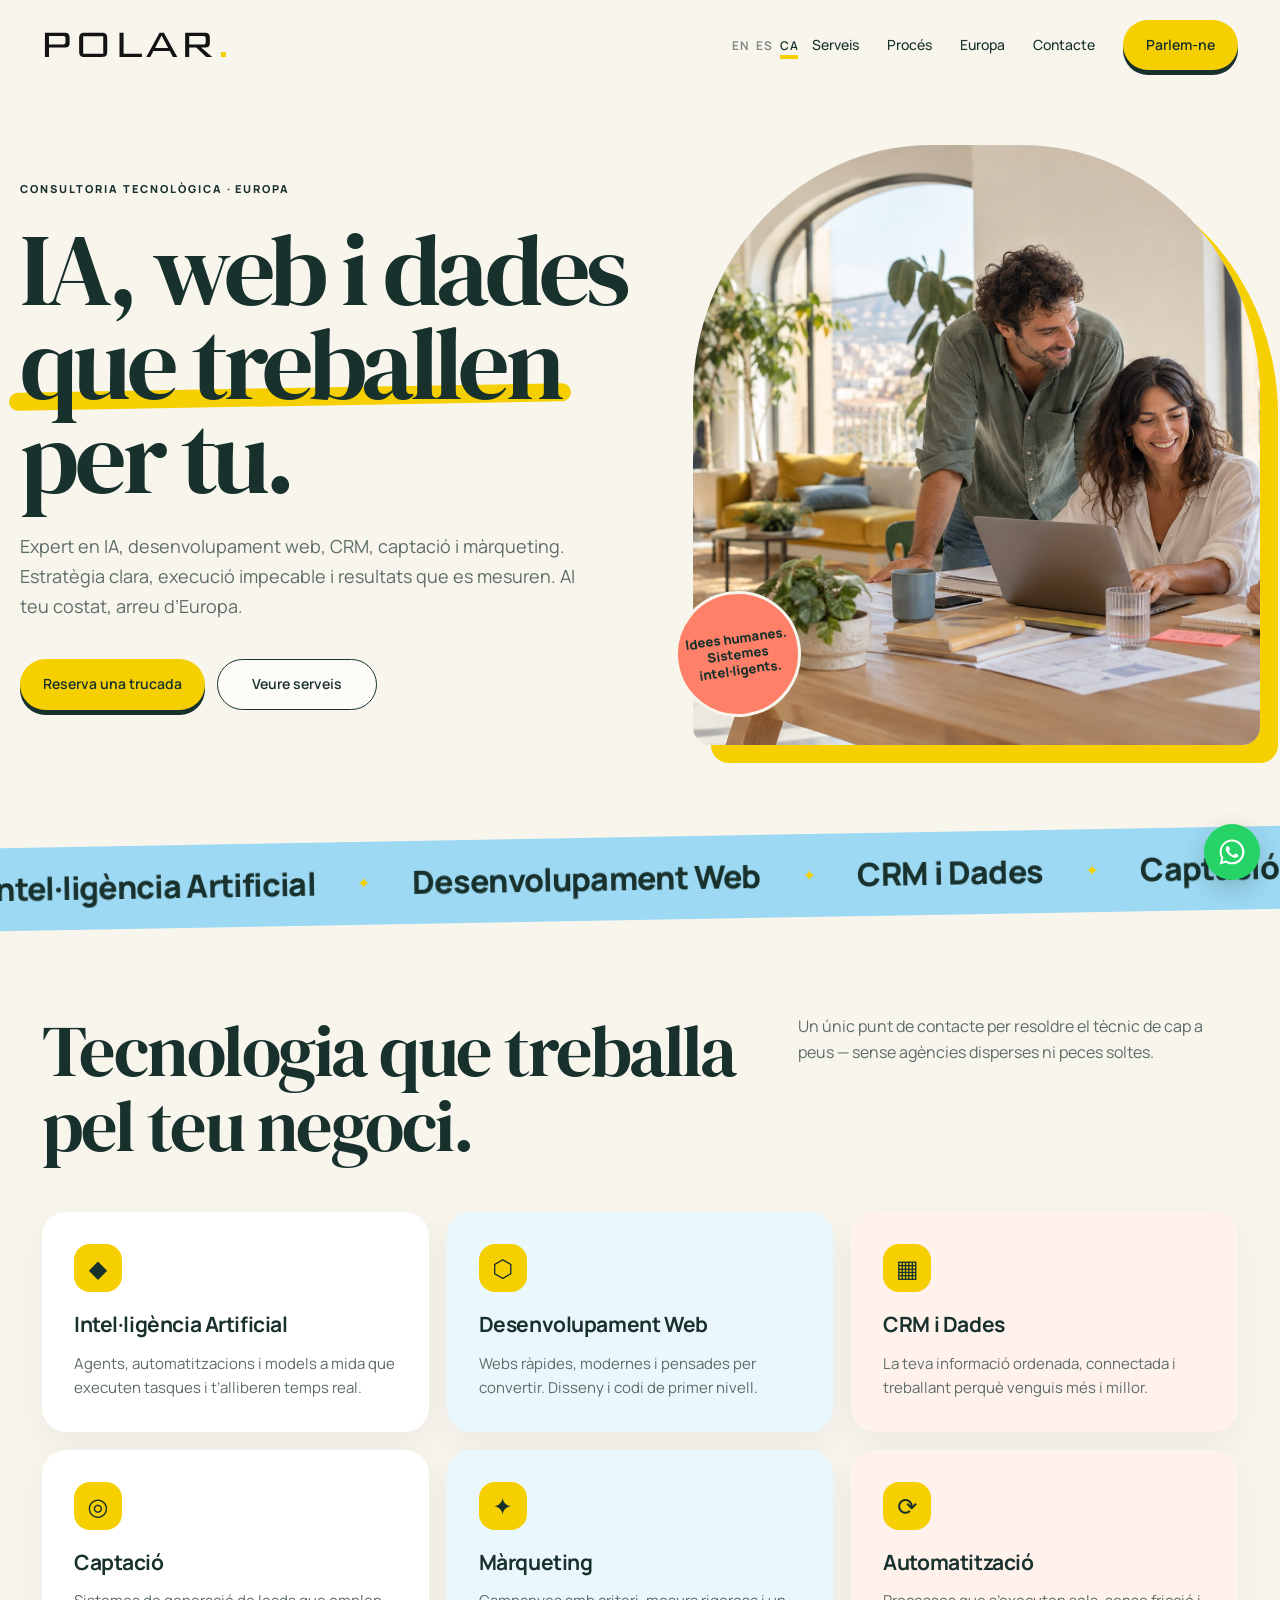
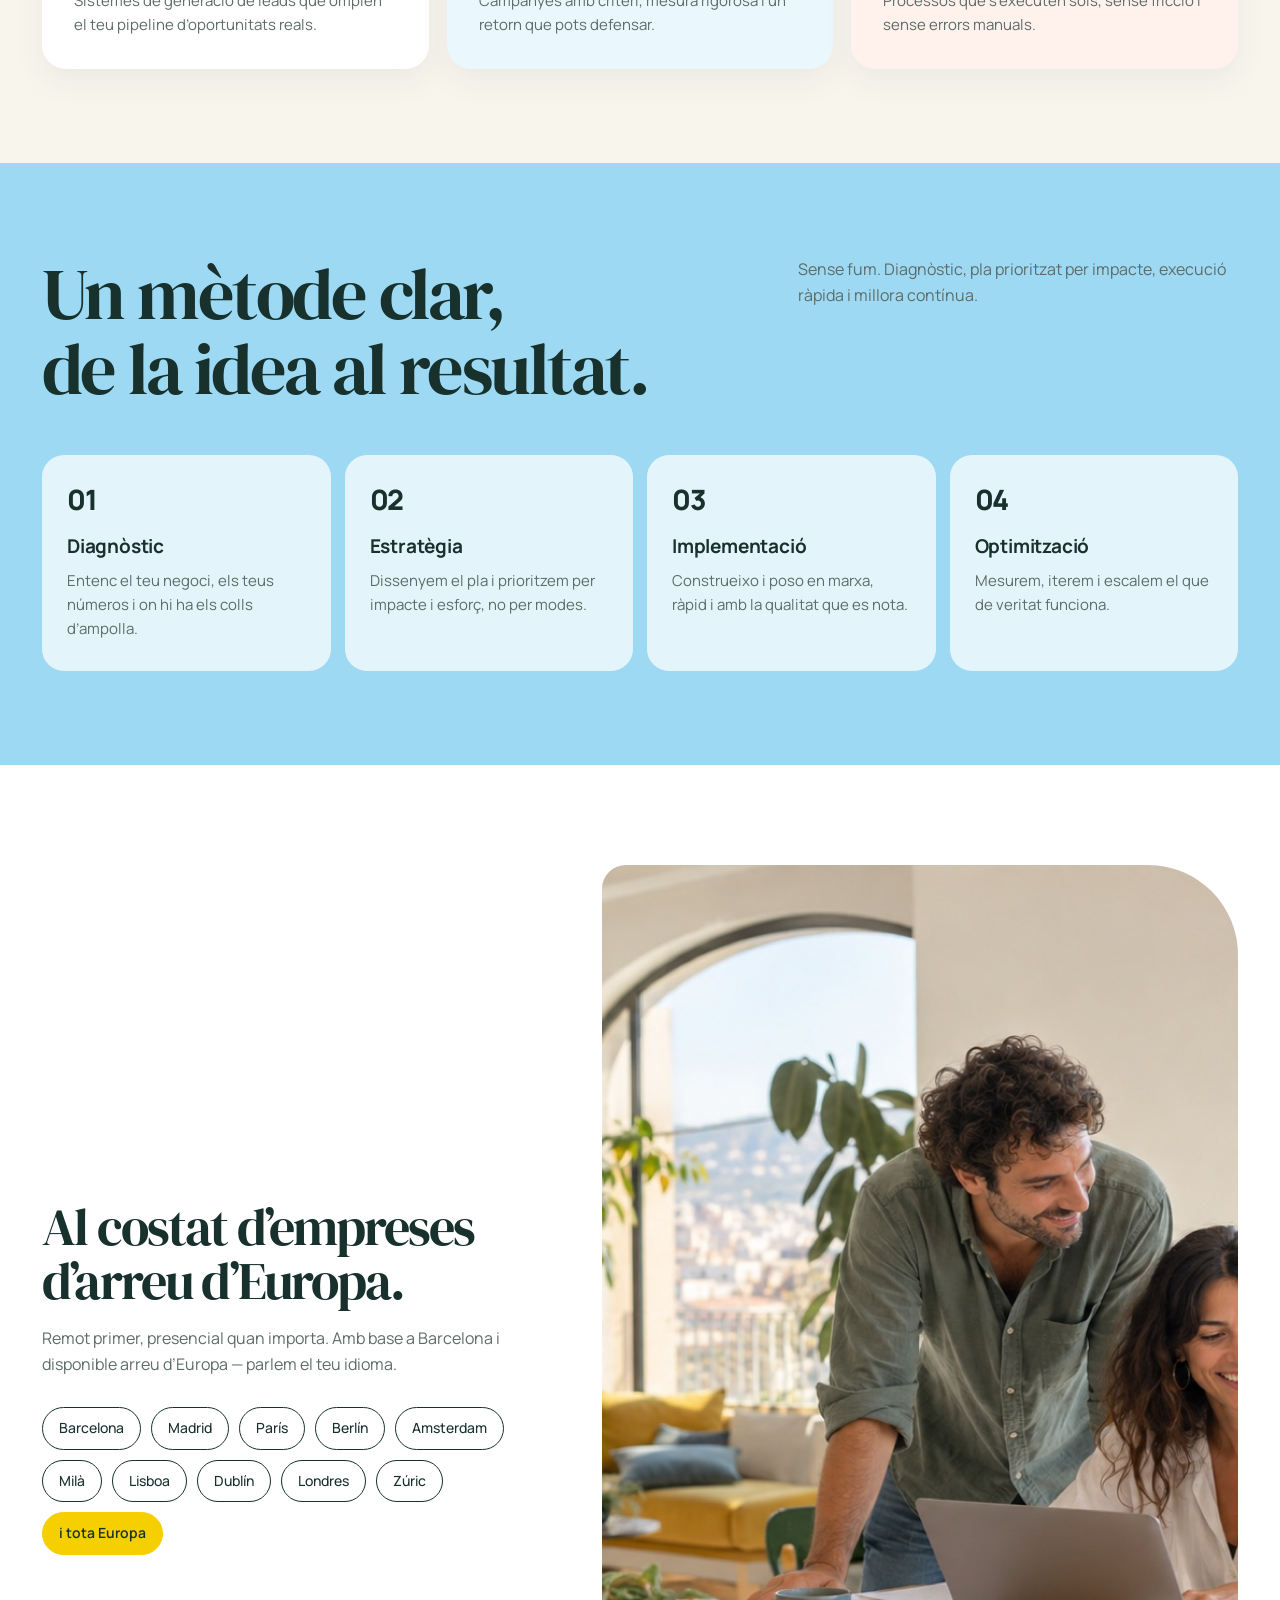
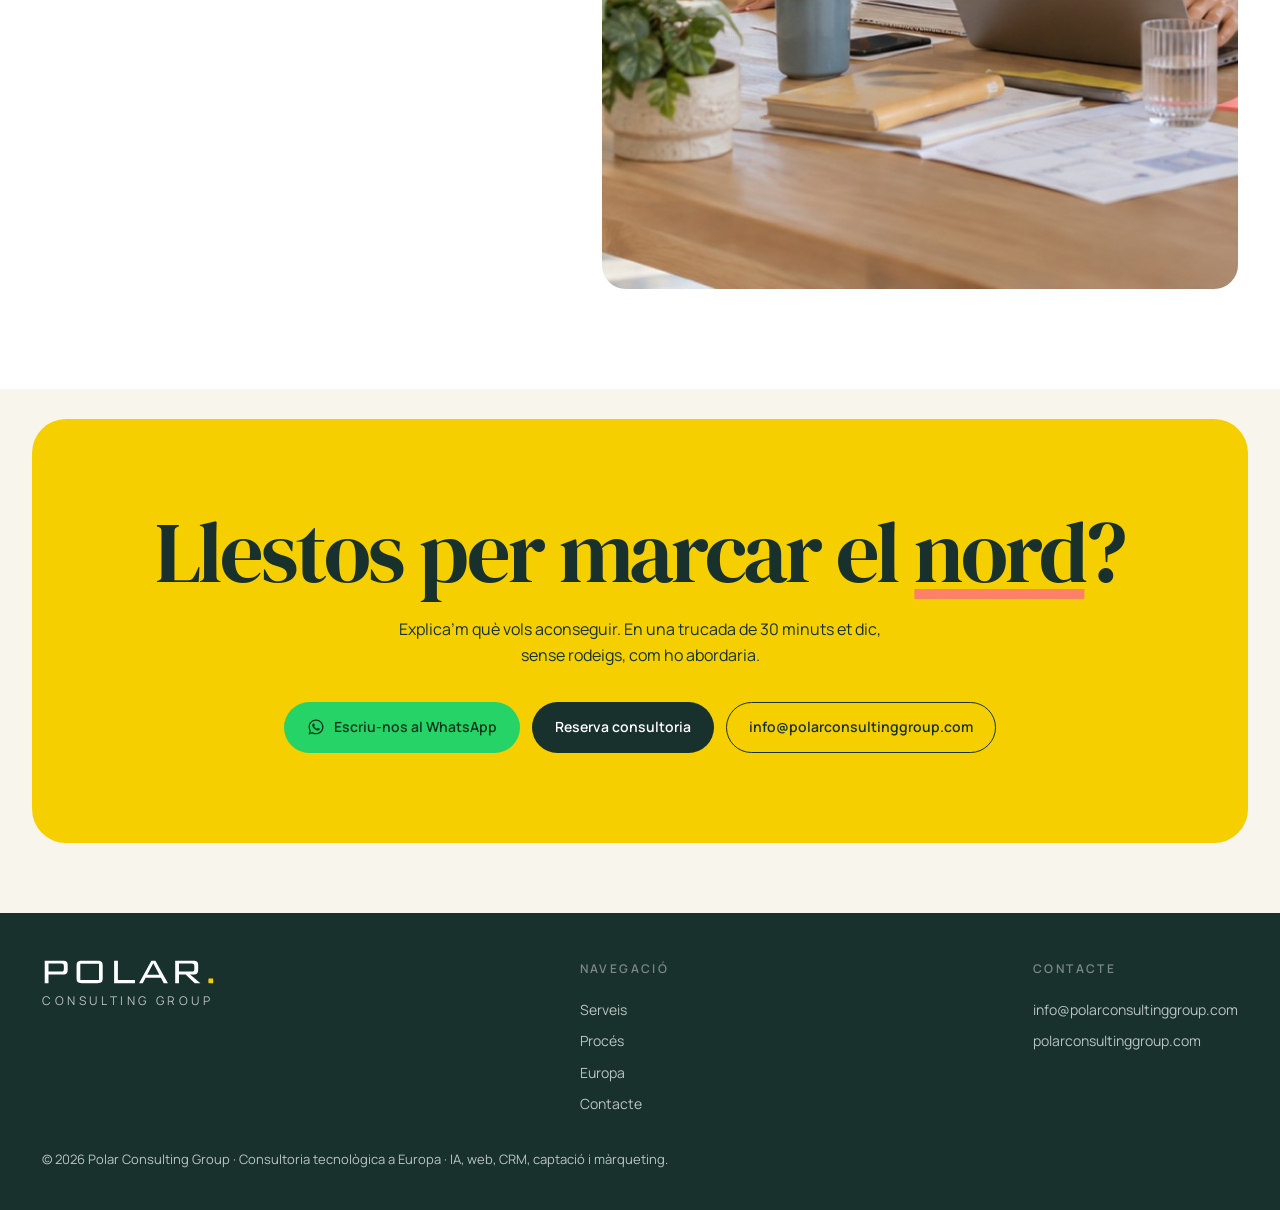
==== commit fff2cda5: "Fix true north CTA contrast" ====
--- a/ca.html
+++ b/ca.html
@@ -168,7 +168,7 @@
   .svc-grid{gap:18px}.svc{border:0;background:#fff;padding:32px;border-radius:var(--r);box-shadow:0 12px 32px rgba(24,49,45,.06)}.svc:nth-child(2),.svc:nth-child(5){background:#eaf7fc}.svc:nth-child(3),.svc:nth-child(6){background:#fff1ec}.svc:hover{border:0;transform:translateY(-7px) rotate(.5deg)}.svc::before{display:none}.svc .ico{color:var(--ink);width:48px;height:48px;border-radius:16px;background:var(--gold);display:grid;place-items:center}.svc h3{font-size:21px}.svc p{color:var(--stone)}
   #proces{background:var(--sky)!important}.proc{gap:14px}.step{border:0!important;background:rgba(255,255,255,.72);padding:28px;border-radius:22px}.step .pnum{color:var(--ink);-webkit-text-stroke:0;font-size:28px}.step:hover .pnum{color:var(--coral);-webkit-text-stroke:0}
   .maresme{background:#fff;padding:100px 0}.people-band{display:grid;gap:40px;align-items:center}.people-photo{width:100%;aspect-ratio:4/3;object-fit:cover;border-radius:24px 90px 24px 24px}.town{border-color:var(--ink);color:var(--ink);background:#fff}.town.more{color:var(--ink)}
-  .cta-final{margin:30px 18px 70px;padding:90px 0;background:var(--gold);border-radius:34px}.cta-final p{color:var(--ink)}.cta-final .btn-gold{background:var(--ink);color:#fff;box-shadow:none}.cta-final .btn-ghost{background:transparent}.glow{display:none}
+  .cta-final{margin:30px 18px 70px;padding:90px 0;background:var(--gold);border-radius:34px}.cta-final p{color:var(--ink)}.cta-final .gold{color:var(--ink);text-decoration:underline;text-decoration-color:var(--coral);text-decoration-thickness:.12em;text-underline-offset:.08em}.cta-final .btn-gold{background:var(--ink);color:#fff;box-shadow:none}.cta-final .btn-ghost{background:transparent}.glow{display:none}
   footer{background:var(--ink);color:#fff;border:0}.foot-col,.foot-note,.foot-tag{color:#b9c4c1}.foot-img{filter:none}.wa-float{box-shadow:0 8px 24px rgba(24,49,45,.24)}
   @media(min-width:820px){.hero-in{grid-template-columns:1.05fr .95fr}.hero{padding:145px 0 92px}.hero-visual{height:600px}.hero-photo{min-height:600px}.people-band{grid-template-columns:.9fr 1.1fr}.cta-final{margin-left:32px;margin-right:32px}.step{padding:30px 25px}.proc{gap:14px}.sec-head{align-items:start}}
   @media(max-width:819px){.hero-in{padding-left:22px;padding-right:22px;gap:62px}.hero h1 .ln i{transform:none!important}.hero-visual{order:-1;min-height:360px}.hero-photo{min-height:360px}.hero-badge{left:6px}.hero{padding-top:118px}.people-photo{display:none}.people-band{display:block}.cta-final{margin-left:10px;margin-right:10px}.brand-img{height:23px}}
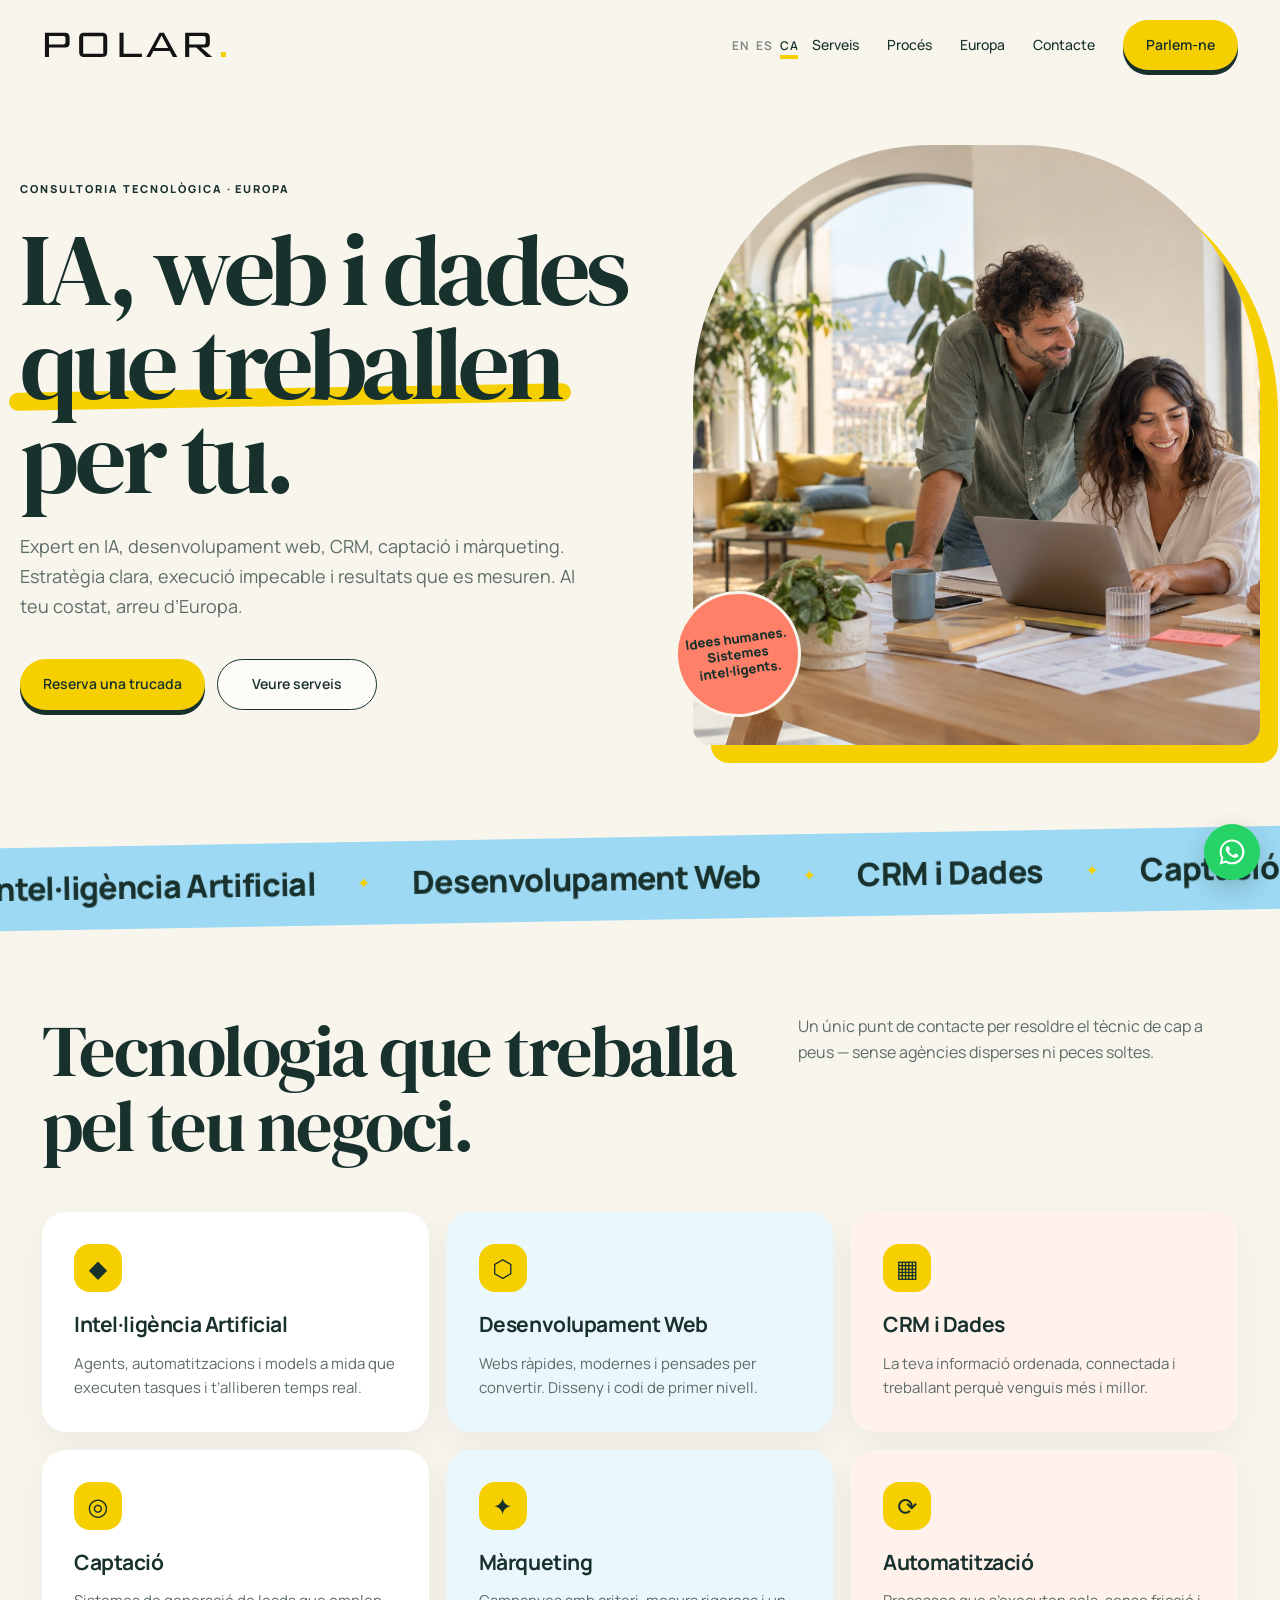
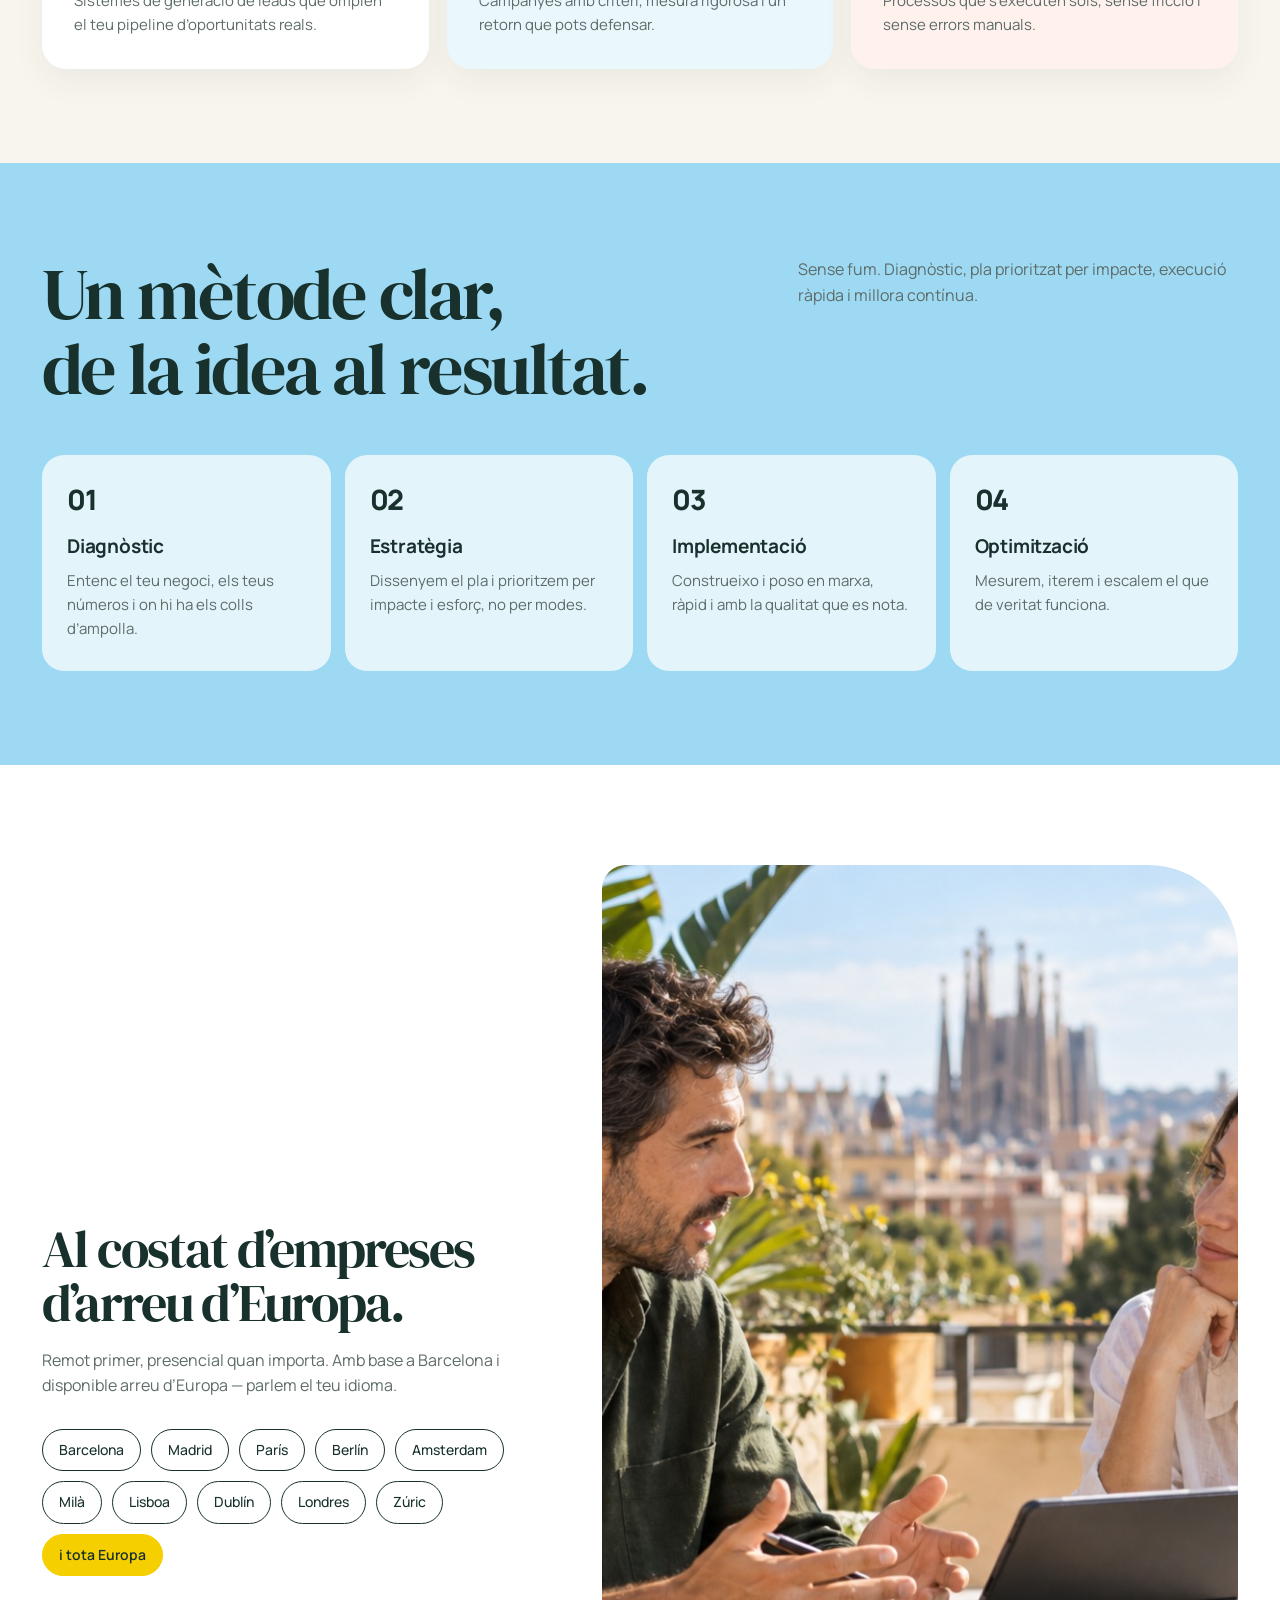
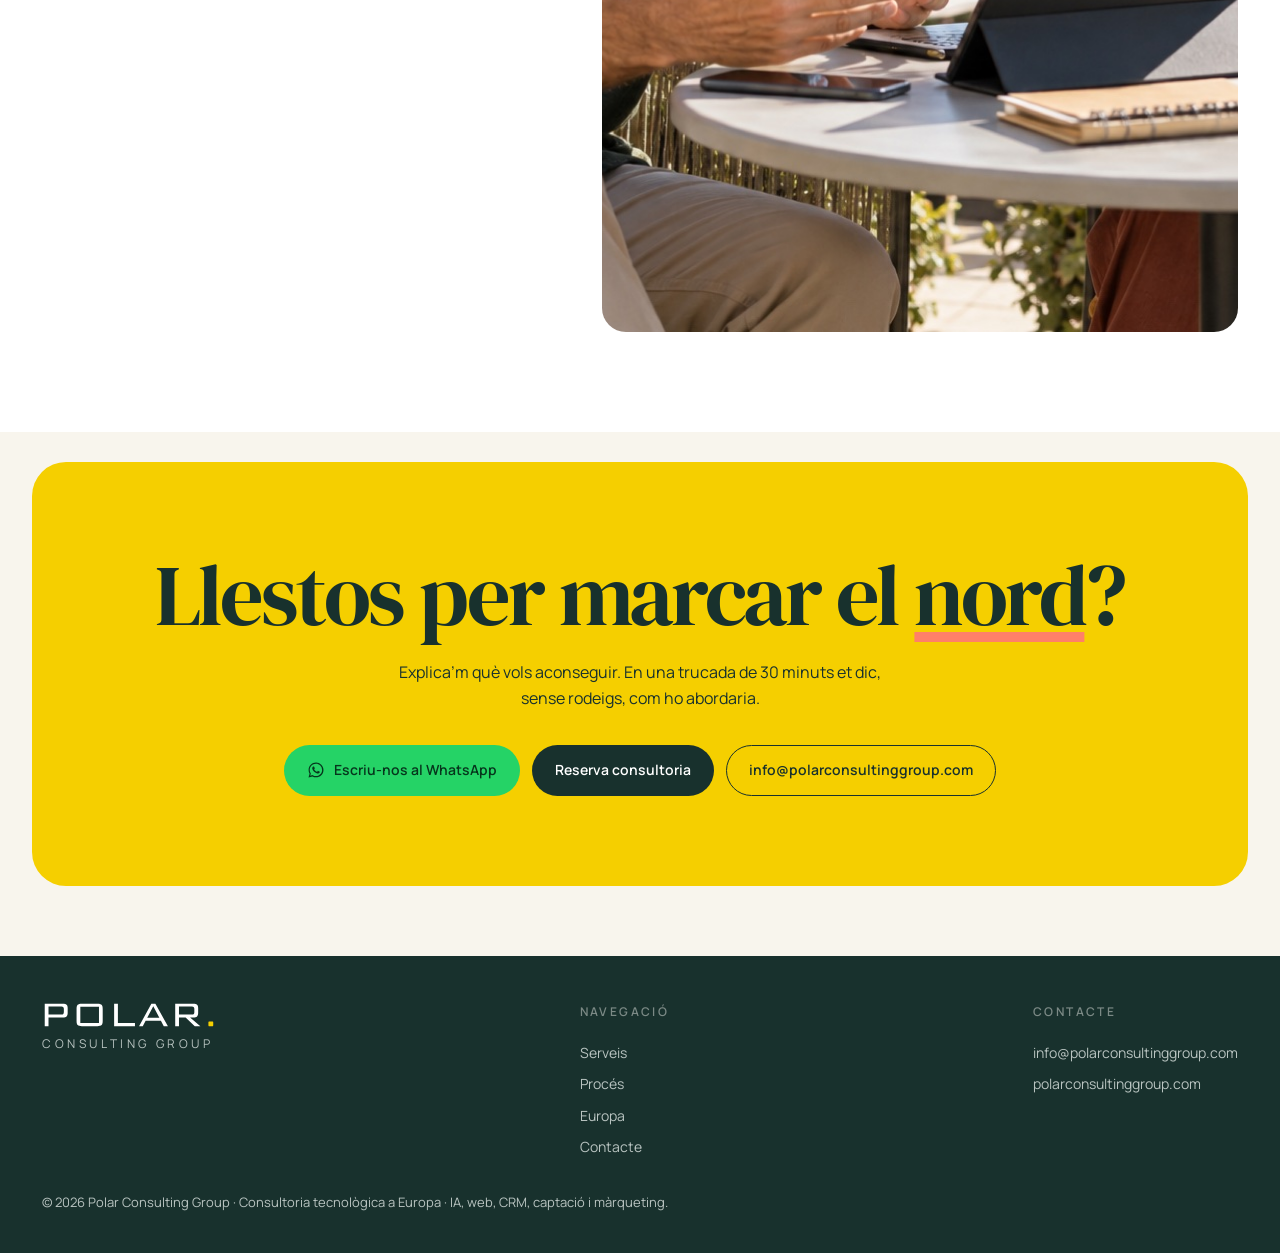
==== commit 5827c998: "Add distinct Europe consulting photograph" ====
--- a/ca.html
+++ b/ca.html
@@ -186,7 +186,7 @@
 <main id="main">
 <section class="block" id="serveis"><div class="wrap"><div class="sec-head"><h2 class="rv">Tecnologia que treballa pel teu negoci.</h2><p class="rv">Un únic punt de contacte per resoldre el tècnic de cap a peus — sense agències disperses ni peces soltes.</p></div><div class="svc-grid"><article class="svc rv" data-cursor><div class="ico" aria-hidden="true">◆</div><h3>Intel·ligència Artificial</h3><p>Agents, automatitzacions i models a mida que executen tasques i t’alliberen temps real.</p></article><article class="svc rv" data-cursor><div class="ico" aria-hidden="true">⬡</div><h3>Desenvolupament Web</h3><p>Webs ràpides, modernes i pensades per convertir. Disseny i codi de primer nivell.</p></article><article class="svc rv" data-cursor><div class="ico" aria-hidden="true">▦</div><h3>CRM i Dades</h3><p>La teva informació ordenada, connectada i treballant perquè venguis més i millor.</p></article><article class="svc rv" data-cursor><div class="ico" aria-hidden="true">◎</div><h3>Captació</h3><p>Sistemes de generació de leads que omplen el teu pipeline d’oportunitats reals.</p></article><article class="svc rv" data-cursor><div class="ico" aria-hidden="true">✦</div><h3>Màrqueting</h3><p>Campanyes amb criteri, mesura rigorosa i un retorn que pots defensar.</p></article><article class="svc rv" data-cursor><div class="ico" aria-hidden="true">⟳</div><h3>Automatització</h3><p>Processos que s’executen sols, sense fricció i sense errors manuals.</p></article></div></div></section>
 <section class="block" id="proces" style="background:var(--ink2)"><div class="wrap"><div class="sec-head"><h2 class="rv">Un mètode clar,<br>de la idea al resultat.</h2><p class="rv">Sense fum. Diagnòstic, pla prioritzat per impacte, execució ràpida i millora contínua.</p></div><div class="proc"><div class="step rv" data-cursor><div class="pnum">01</div><h4>Diagnòstic</h4><p>Entenc el teu negoci, els teus números i on hi ha els colls d’ampolla.</p></div><div class="step rv" data-cursor><div class="pnum">02</div><h4>Estratègia</h4><p>Dissenyem el pla i prioritzem per impacte i esforç, no per modes.</p></div><div class="step rv" data-cursor><div class="pnum">03</div><h4>Implementació</h4><p>Construeixo i poso en marxa, ràpid i amb la qualitat que es nota.</p></div><div class="step rv" data-cursor><div class="pnum">04</div><h4>Optimització</h4><p>Mesurem, iterem i escalem el que de veritat funciona.</p></div></div></div></section>
-<section class="maresme" id="maresme"><div class="wrap people-band"><div><h2 class="rv">Al costat d’empreses d’arreu d’Europa.</h2><p class="rv">Remot primer, presencial quan importa. Amb base a Barcelona i disponible arreu d’Europa — parlem el teu idioma.</p><div class="towns rv"><span class="town">Barcelona</span><span class="town">Madrid</span><span class="town">París</span><span class="town">Berlín</span><span class="town">Amsterdam</span><span class="town">Milà</span><span class="town">Lisboa</span><span class="town">Dublín</span><span class="town">Londres</span><span class="town">Zúric</span><span class="town more">i tota Europa</span></div></div><img src="/team-barcelona.jpg" alt="People collaborating in a bright Barcelona studio" class="people-photo rv" loading="lazy" width="1536" height="1024"></div></section>
+<section class="maresme" id="maresme"><div class="wrap people-band"><div><h2 class="rv">Al costat d’empreses d’arreu d’Europa.</h2><p class="rv">Remot primer, presencial quan importa. Amb base a Barcelona i disponible arreu d’Europa — parlem el teu idioma.</p><div class="towns rv"><span class="town">Barcelona</span><span class="town">Madrid</span><span class="town">París</span><span class="town">Berlín</span><span class="town">Amsterdam</span><span class="town">Milà</span><span class="town">Lisboa</span><span class="town">Dublín</span><span class="town">Londres</span><span class="town">Zúric</span><span class="town more">i tota Europa</span></div></div><img src="/europe-conversation.jpg" alt="A technology strategy conversation overlooking Barcelona" class="people-photo rv" loading="lazy" width="1600" height="1067"></div></section>
 <section class="cta-final" id="contacte"><div class="glow" aria-hidden="true"></div><div class="wrap"><h2 class="rv">Llestos per marcar el <span class="gold">nord</span>?</h2><p class="rv">Explica’m què vols aconseguir. En una trucada de 30 minuts et dic, sense rodeigs, com ho abordaria.</p><div class="cta rv"><a href="https://wa.me/34647069850" class="btn btn-wa mag" data-cursor><svg viewBox="0 0 24 24" width="18" height="18" aria-hidden="true" style="vertical-align:-4px"><path fill="currentColor" d="M12.04 2c-5.46 0-9.91 4.45-9.91 9.91 0 1.75.46 3.45 1.32 4.95L2 22l5.25-1.38c1.45.79 3.08 1.21 4.79 1.21h.01c5.46 0 9.91-4.45 9.91-9.91 0-2.65-1.03-5.14-2.9-7.01A9.82 9.82 0 0 0 12.04 2zm0 18.15h-.01c-1.52 0-3.01-.41-4.3-1.18l-.31-.18-3.12.82.83-3.04-.2-.31a8.2 8.2 0 0 1-1.26-4.37c0-4.54 3.7-8.23 8.24-8.23 2.2 0 4.27.86 5.82 2.42a8.18 8.18 0 0 1 2.41 5.82c0 4.54-3.69 8.23-8.23 8.23zm4.52-6.16c-.25-.12-1.47-.72-1.69-.81-.23-.08-.39-.12-.56.13-.16.25-.64.81-.79.97-.14.17-.29.19-.54.06-.25-.12-1.05-.39-1.99-1.23-.74-.66-1.23-1.47-1.38-1.72-.14-.25-.02-.38.11-.51.11-.11.25-.29.37-.43.12-.14.16-.25.25-.41.08-.17.04-.31-.02-.43-.06-.12-.56-1.34-.76-1.84-.2-.48-.41-.42-.56-.43h-.48c-.17 0-.43.06-.66.31-.23.25-.86.85-.86 2.07 0 1.22.89 2.4 1.01 2.56.12.17 1.75 2.67 4.23 3.74.59.26 1.05.41 1.41.52.59.19 1.13.16 1.56.1.48-.07 1.47-.6 1.68-1.18.21-.58.21-1.07.14-1.18-.06-.1-.22-.16-.47-.28z"/></svg> Escriu-nos al WhatsApp</a><a href="https://wa.me/34647069850" class="btn btn-gold mag" data-cursor target="_blank" rel="noopener">Reserva consultoria</a><a href="mailto:info@polarconsultinggroup.com" class="btn btn-ghost mag" data-cursor>info@polarconsultinggroup.com</a></div></div></section>
 </main>
 <a class="wa-float" href="https://wa.me/34647069850" aria-label="WhatsApp 647 06 98 50" target="_blank" rel="noopener"><svg viewBox="0 0 24 24" width="18" height="18" aria-hidden="true" style="vertical-align:-4px"><path fill="currentColor" d="M12.04 2c-5.46 0-9.91 4.45-9.91 9.91 0 1.75.46 3.45 1.32 4.95L2 22l5.25-1.38c1.45.79 3.08 1.21 4.79 1.21h.01c5.46 0 9.91-4.45 9.91-9.91 0-2.65-1.03-5.14-2.9-7.01A9.82 9.82 0 0 0 12.04 2zm0 18.15h-.01c-1.52 0-3.01-.41-4.3-1.18l-.31-.18-3.12.82.83-3.04-.2-.31a8.2 8.2 0 0 1-1.26-4.37c0-4.54 3.7-8.23 8.24-8.23 2.2 0 4.27.86 5.82 2.42a8.18 8.18 0 0 1 2.41 5.82c0 4.54-3.69 8.23-8.23 8.23zm4.52-6.16c-.25-.12-1.47-.72-1.69-.81-.23-.08-.39-.12-.56.13-.16.25-.64.81-.79.97-.14.17-.29.19-.54.06-.25-.12-1.05-.39-1.99-1.23-.74-.66-1.23-1.47-1.38-1.72-.14-.25-.02-.38.11-.51.11-.11.25-.29.37-.43.12-.14.16-.25.25-.41.08-.17.04-.31-.02-.43-.06-.12-.56-1.34-.76-1.84-.2-.48-.41-.42-.56-.43h-.48c-.17 0-.43.06-.66.31-.23.25-.86.85-.86 2.07 0 1.22.89 2.4 1.01 2.56.12.17 1.75 2.67 4.23 3.74.59.26 1.05.41 1.41.52.59.19 1.13.16 1.56.1.48-.07 1.47-.6 1.68-1.18.21-.58.21-1.07.14-1.18-.06-.1-.22-.16-.47-.28z"/></svg></a>
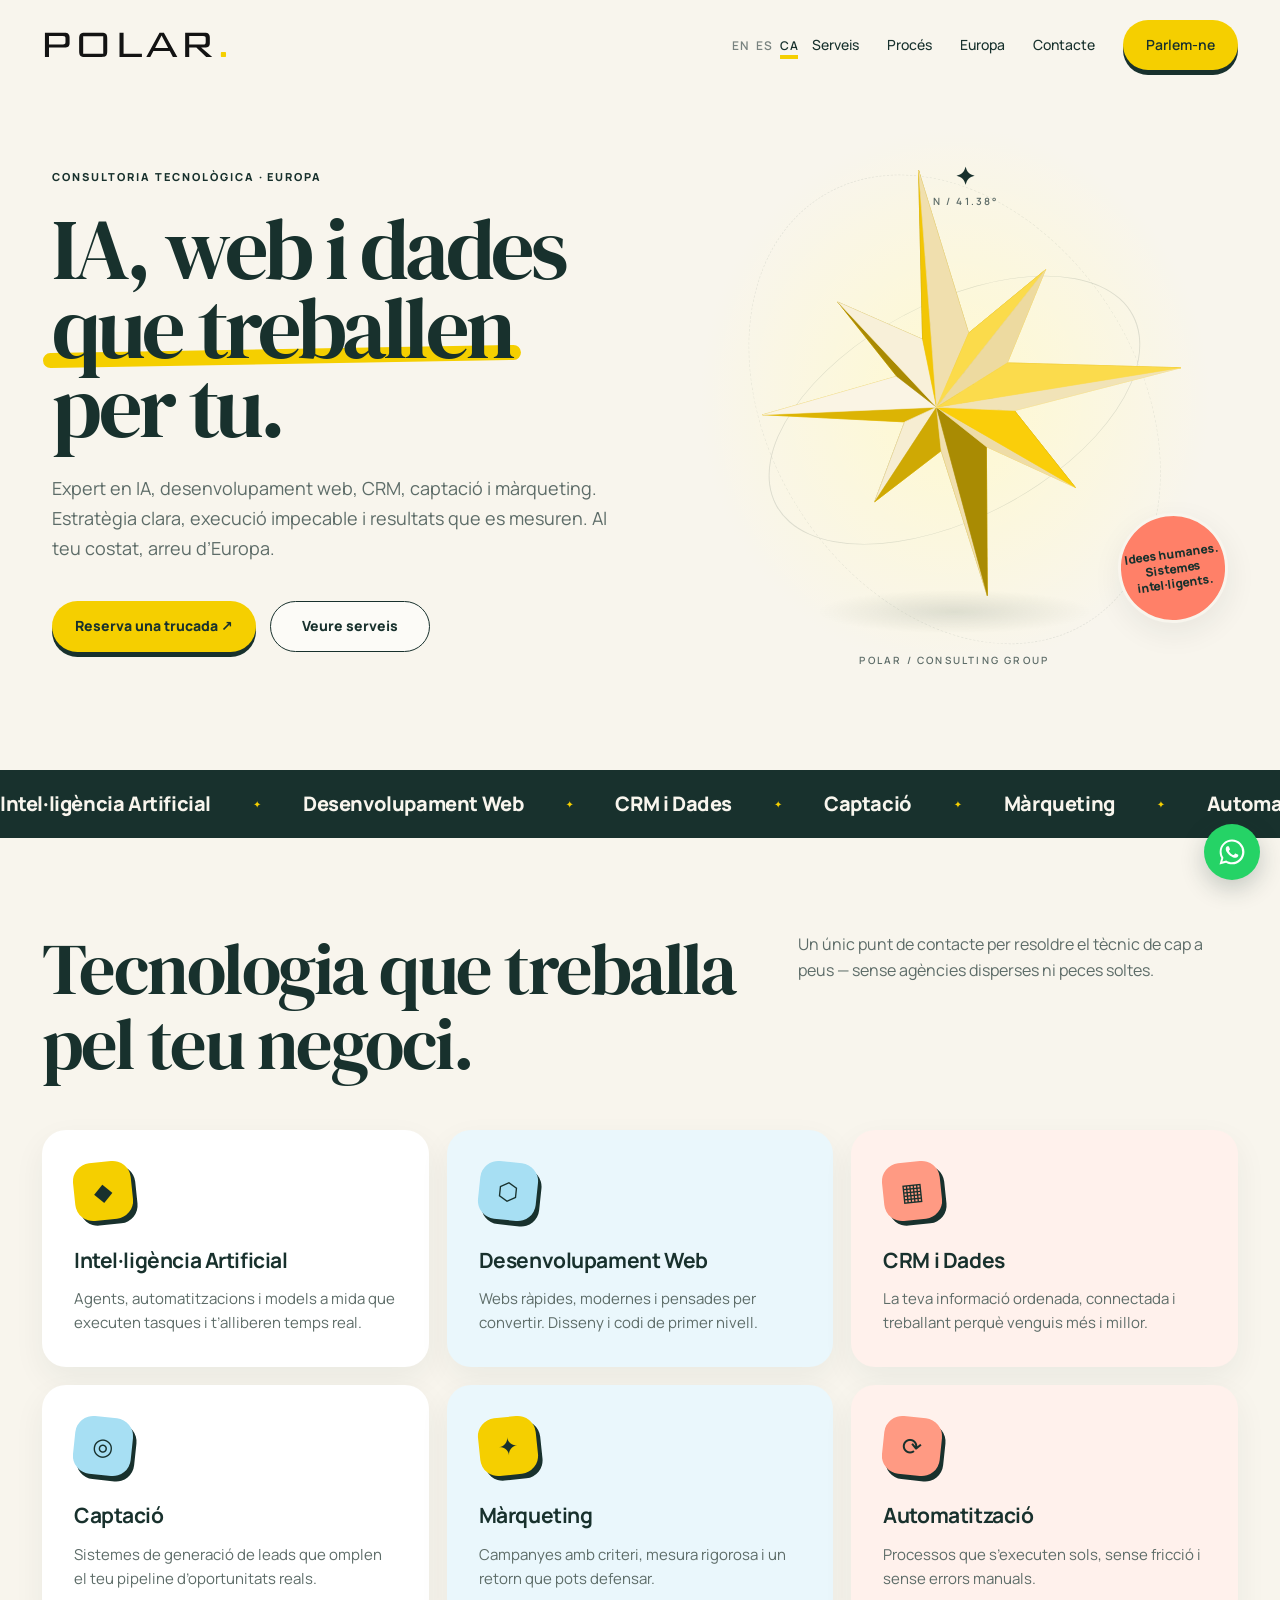
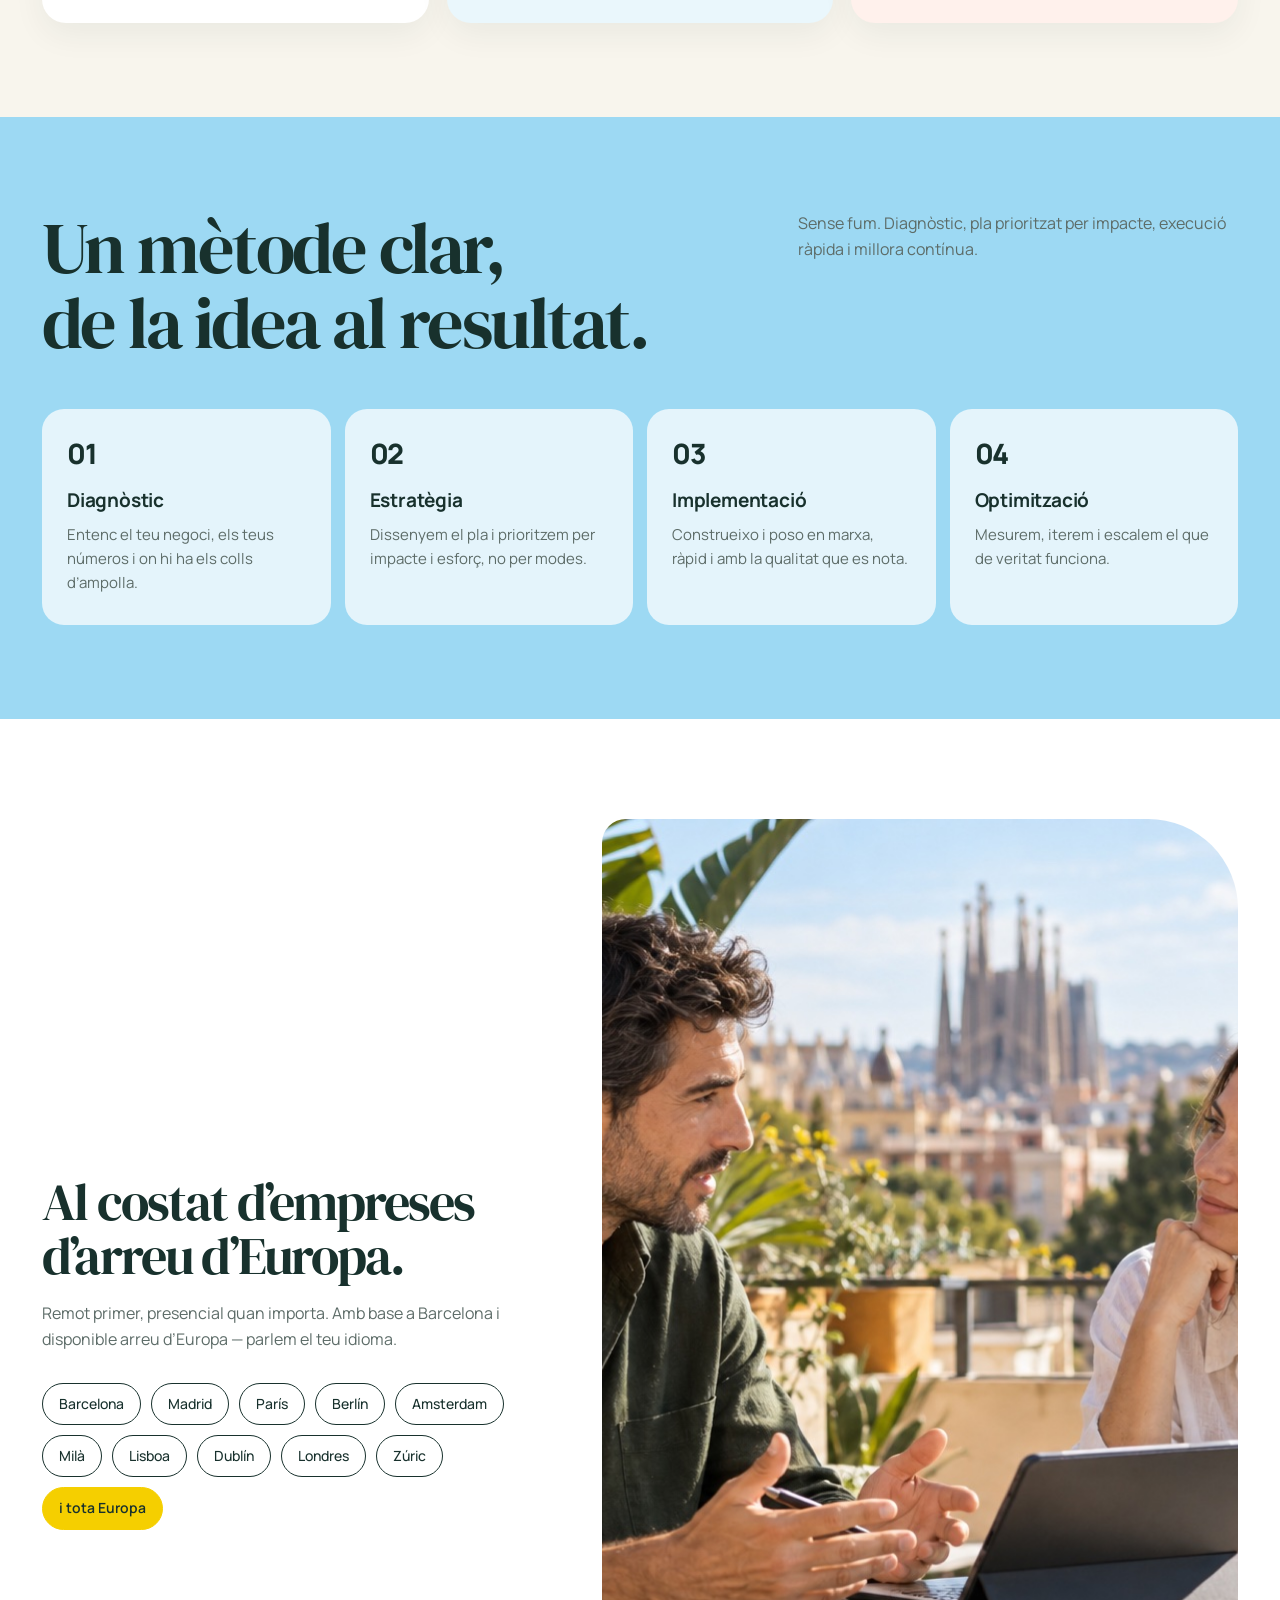
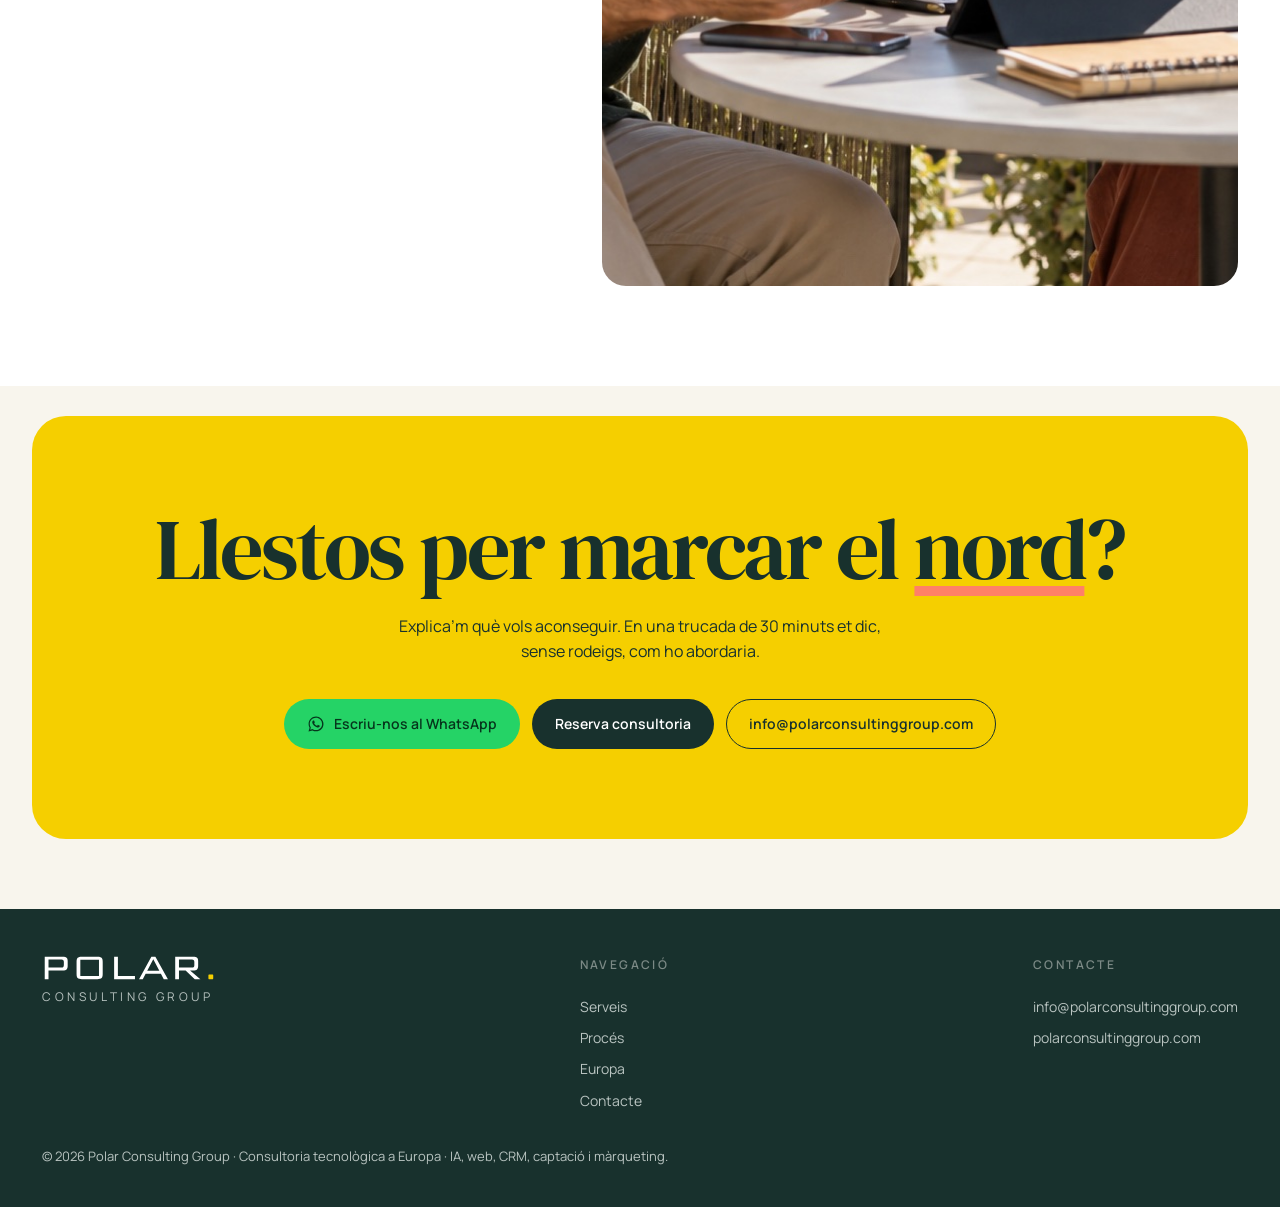
==== commit a9415039: "Add lightweight interactive polar star and mobile-first hero" ====
--- a/ca.html
+++ b/ca.html
@@ -172,7 +172,7 @@
   footer{background:var(--ink);color:#fff;border:0}.foot-col,.foot-note,.foot-tag{color:#b9c4c1}.foot-img{filter:none}.wa-float{box-shadow:0 8px 24px rgba(24,49,45,.24)}
   @media(min-width:820px){.hero-in{grid-template-columns:1.05fr .95fr}.hero{padding:145px 0 92px}.hero-visual{height:600px}.hero-photo{min-height:600px}.people-band{grid-template-columns:.9fr 1.1fr}.cta-final{margin-left:32px;margin-right:32px}.step{padding:30px 25px}.proc{gap:14px}.sec-head{align-items:start}}
   @media(max-width:819px){.hero-in{padding-left:22px;padding-right:22px;gap:62px}.hero h1 .ln i{transform:none!important}.hero-visual{order:-1;min-height:360px}.hero-photo{min-height:360px}.hero-badge{left:6px}.hero{padding-top:118px}.people-photo{display:none}.people-band{display:block}.cta-final{margin-left:10px;margin-right:10px}.brand-img{height:23px}}
-</style>
+</style><link rel="stylesheet" href="/polar-3d.css">
 </head>
 <body>
 <a href="#main" class="skip">Salta al contingut</a>
@@ -181,7 +181,7 @@
 <div id="cursor-dot"></div>
 <nav id="nav"><div class="wrap nav-in"><a href="#top" class="brand" data-cursor><img src="/logo-dark.svg" alt="Polar Consulting Group" class="brand-img"></a><div class="nav-right"><div class="lang" role="navigation" aria-label="Idioma"><a href="index.html" hreflang="en">EN</a><a href="es.html" hreflang="es">ES</a><a href="ca.html" class="on" aria-current="true" hreflang="ca">CA</a></div><div class="nav-links"><a href="#serveis" class="lnk" data-cursor>Serveis</a><a href="#proces" class="lnk" data-cursor>Procés</a><a href="#maresme" class="lnk" data-cursor>Europa</a><a href="#contacte" class="lnk" data-cursor>Contacte</a><a href="#contacte" class="btn btn-gold mag" data-cursor>Parlem-ne</a></div><button class="menu-btn" id="menuBtn" aria-label="Menú" aria-expanded="false"><span></span><span></span><span></span></button></div></div></nav>
 <div id="mobile-menu"><a href="#serveis" class="mlnk">Serveis</a><a href="#proces" class="mlnk">Procés</a><a href="#maresme" class="mlnk">Europa</a><a href="#contacte" class="mlnk">Contacte</a><a href="#contacte" class="btn btn-gold">Parlem-ne</a></div>
-<header class="hero" id="top"><canvas id="aurora" aria-hidden="true"></canvas><div class="wrap hero-in"><div class="hero-copy"><p class="eyebrow rv">Consultoria tecnològica · Europa</p><h1><span class="ln"><i>IA, web i dades</i></span><span class="ln"><i class="gold">que treballen</i></span><span class="ln"><i>per tu.</i></span></h1><p class="lead">Expert en IA, desenvolupament web, CRM, captació i màrqueting. Estratègia clara, execució impecable i resultats que es mesuren. Al teu costat, arreu d’Europa.</p><div class="cta"><a href="#contacte" class="btn btn-gold mag" data-cursor>Reserva una trucada</a><a href="#serveis" class="btn btn-ghost mag" data-cursor>Veure serveis</a></div></div><div class="hero-visual"><img src="/team-barcelona.jpg" alt="A collaborative technology team working together in Barcelona" class="hero-photo" width="1536" height="1024"><div class="hero-badge">Idees humanes.<br>Sistemes intel·ligents.</div></div></div><div class="scroll-hint" aria-hidden="true"><span>Avall</span><span class="bar"></span></div></header>
+<header class="hero" id="top"><div class="wrap hero-in"><div class="hero-copy"><p class="eyebrow rv">Consultoria tecnològica · Europa</p><h1><span class="ln"><i>IA, web i dades</i></span><span class="ln"><i class="gold">que treballen</i></span><span class="ln"><i>per tu.</i></span></h1><p class="lead">Expert en IA, desenvolupament web, CRM, captació i màrqueting. Estratègia clara, execució impecable i resultats que es mesuren. Al teu costat, arreu d’Europa.</p><div class="cta"><a href="https://wa.me/34647069850" class="btn btn-gold" data-cursor>Reserva una trucada ↗</a><a href="#serveis" class="btn btn-ghost" data-cursor>Veure serveis</a></div></div><div class="hero-visual polar-scene" aria-hidden="true"><div class="orbit orbit-one"></div><div class="orbit orbit-two"></div><span class="north-label">N / 41.38°</span><svg class="star-fallback" viewBox="0 0 400 400"><path fill="#F5CF00" d="M200 20 237 155 345 90 265 193 380 220 246 252 270 365 200 280 115 370 147 245 20 220 142 183 80 80 170 149Z"/><path fill="#fff8db" d="m200 20 0 200-120-140 90 69Z"/><path fill="#b49408" d="m200 220 70 145-24-113 134-32Z"/></svg><canvas id="polar-star"></canvas><span class="scene-caption">POLAR / CONSULTING GROUP</span><div class="hero-badge">Idees humanes.<br>Sistemes intel·ligents.</div></div></div><div class="scroll-hint" aria-hidden="true"><span>Avall</span><span class="bar"></span></div></header>
 <div class="ticker" aria-hidden="true"><div class="ticker-track"><span>Intel·ligència Artificial</span><span>Desenvolupament Web</span><span>CRM i Dades</span><span>Captació</span><span>Màrqueting</span><span>Automatització</span><span>Intel·ligència Artificial</span><span>Desenvolupament Web</span><span>CRM i Dades</span><span>Captació</span><span>Màrqueting</span><span>Automatització</span></div></div>
 <main id="main">
 <section class="block" id="serveis"><div class="wrap"><div class="sec-head"><h2 class="rv">Tecnologia que treballa pel teu negoci.</h2><p class="rv">Un únic punt de contacte per resoldre el tècnic de cap a peus — sense agències disperses ni peces soltes.</p></div><div class="svc-grid"><article class="svc rv" data-cursor><div class="ico" aria-hidden="true">◆</div><h3>Intel·ligència Artificial</h3><p>Agents, automatitzacions i models a mida que executen tasques i t’alliberen temps real.</p></article><article class="svc rv" data-cursor><div class="ico" aria-hidden="true">⬡</div><h3>Desenvolupament Web</h3><p>Webs ràpides, modernes i pensades per convertir. Disseny i codi de primer nivell.</p></article><article class="svc rv" data-cursor><div class="ico" aria-hidden="true">▦</div><h3>CRM i Dades</h3><p>La teva informació ordenada, connectada i treballant perquè venguis més i millor.</p></article><article class="svc rv" data-cursor><div class="ico" aria-hidden="true">◎</div><h3>Captació</h3><p>Sistemes de generació de leads que omplen el teu pipeline d’oportunitats reals.</p></article><article class="svc rv" data-cursor><div class="ico" aria-hidden="true">✦</div><h3>Màrqueting</h3><p>Campanyes amb criteri, mesura rigorosa i un retorn que pots defensar.</p></article><article class="svc rv" data-cursor><div class="ico" aria-hidden="true">⟳</div><h3>Automatització</h3><p>Processos que s’executen sols, sense fricció i sense errors manuals.</p></article></div></div></section>
@@ -191,39 +191,6 @@
 </main>
 <a class="wa-float" href="https://wa.me/34647069850" aria-label="WhatsApp 647 06 98 50" target="_blank" rel="noopener"><svg viewBox="0 0 24 24" width="18" height="18" aria-hidden="true" style="vertical-align:-4px"><path fill="currentColor" d="M12.04 2c-5.46 0-9.91 4.45-9.91 9.91 0 1.75.46 3.45 1.32 4.95L2 22l5.25-1.38c1.45.79 3.08 1.21 4.79 1.21h.01c5.46 0 9.91-4.45 9.91-9.91 0-2.65-1.03-5.14-2.9-7.01A9.82 9.82 0 0 0 12.04 2zm0 18.15h-.01c-1.52 0-3.01-.41-4.3-1.18l-.31-.18-3.12.82.83-3.04-.2-.31a8.2 8.2 0 0 1-1.26-4.37c0-4.54 3.7-8.23 8.24-8.23 2.2 0 4.27.86 5.82 2.42a8.18 8.18 0 0 1 2.41 5.82c0 4.54-3.69 8.23-8.23 8.23zm4.52-6.16c-.25-.12-1.47-.72-1.69-.81-.23-.08-.39-.12-.56.13-.16.25-.64.81-.79.97-.14.17-.29.19-.54.06-.25-.12-1.05-.39-1.99-1.23-.74-.66-1.23-1.47-1.38-1.72-.14-.25-.02-.38.11-.51.11-.11.25-.29.37-.43.12-.14.16-.25.25-.41.08-.17.04-.31-.02-.43-.06-.12-.56-1.34-.76-1.84-.2-.48-.41-.42-.56-.43h-.48c-.17 0-.43.06-.66.31-.23.25-.86.85-.86 2.07 0 1.22.89 2.4 1.01 2.56.12.17 1.75 2.67 4.23 3.74.59.26 1.05.41 1.41.52.59.19 1.13.16 1.56.1.48-.07 1.47-.6 1.68-1.18.21-.58.21-1.07.14-1.18-.06-.1-.22-.16-.47-.28z"/></svg></a>
 <footer><div class="wrap foot-in"><div><div class="foot-brand"><img src="/logo-white.svg" alt="Polar Consulting Group" class="foot-img"></div><div class="foot-tag">Consulting Group</div></div><div class="foot-col"><h5>Navegació</h5><a href="#serveis">Serveis</a><a href="#proces">Procés</a><a href="#maresme">Europa</a><a href="#contacte">Contacte</a></div><div class="foot-col"><h5>Contacte</h5><a href="mailto:info@polarconsultinggroup.com" data-cursor>info@polarconsultinggroup.com</a><a href="https://polarconsultinggroup.com">polarconsultinggroup.com</a></div></div><div class="wrap foot-note">© 2026 Polar Consulting Group · Consultoria tecnològica a Europa · IA, web, CRM, captació i màrqueting.</div></footer>
-<script>
-(function(){
-  var reduce = window.matchMedia('(prefers-reduced-motion: reduce)').matches;
-  var nav=document.getElementById('nav'), prog=document.getElementById('progress');
-  function onScroll(){var h=document.documentElement,st=h.scrollTop||document.body.scrollTop,max=h.scrollHeight-h.clientHeight;prog.style.width=(max>0?(st/max*100):0)+'%';nav.classList.toggle('scrolled',st>40);}
-  window.addEventListener('scroll',onScroll,{passive:true});onScroll();
-  var mb=document.getElementById('menuBtn'), mm=document.getElementById('mobile-menu');
-  if(mb){mb.addEventListener('click',function(){var o=mm.classList.toggle('open');mb.classList.toggle('open',o);mb.setAttribute('aria-expanded',o);document.body.style.overflow=o?'hidden':'';});
-    mm.querySelectorAll('a').forEach(function(a){a.addEventListener('click',function(){mm.classList.remove('open');mb.classList.remove('open');document.body.style.overflow='';});});}
-  window.addEventListener('load',function(){document.querySelector('.hero').classList.add('in');
-    if(window.matchMedia('(min-width:820px)').matches){document.querySelectorAll('.hero h1 .ln i').forEach(function(el,i){el.style.transitionDelay=(0.15+i*0.12)+'s';el.style.transform='translateY(0)';});}});
-  var io=new IntersectionObserver(function(es){es.forEach(function(e){if(e.isIntersecting){e.target.classList.add('in');io.unobserve(e.target);}});},{threshold:0.14});
-  document.querySelectorAll('.rv').forEach(function(el,i){el.style.transitionDelay=(i%3*0.07)+'s';io.observe(el);});
-  if(window.matchMedia('(hover:hover) and (pointer:fine)').matches){
-    var cur=document.getElementById('cursor'),dot=document.getElementById('cursor-dot'),cx=innerWidth/2,cy=innerHeight/2,dx=cx,dy=cy;
-    document.addEventListener('mousemove',function(e){cx=e.clientX;cy=e.clientY;dot.style.left=cx+'px';dot.style.top=cy+'px';});
-    (function loop(){dx+=(cx-dx)*0.18;dy+=(cy-dy)*0.18;cur.style.left=dx+'px';cur.style.top=dy+'px';requestAnimationFrame(loop);})();
-    document.querySelectorAll('[data-cursor]').forEach(function(el){el.addEventListener('mouseenter',function(){cur.classList.add('hover');});el.addEventListener('mouseleave',function(){cur.classList.remove('hover');});});
-    document.querySelectorAll('.mag').forEach(function(el){el.addEventListener('mousemove',function(e){var r=el.getBoundingClientRect(),mx=e.clientX-(r.left+r.width/2),my=e.clientY-(r.top+r.height/2);el.style.transform='translate('+mx*0.25+'px,'+my*0.35+'px)';});el.addEventListener('mouseleave',function(){el.style.transform='';});});
-    document.querySelectorAll('.svc').forEach(function(el){el.addEventListener('mousemove',function(e){var r=el.getBoundingClientRect();el.style.setProperty('--mx',(e.clientX-r.left)+'px');el.style.setProperty('--my',(e.clientY-r.top)+'px');});});
-  }
-  var canvas=document.getElementById('aurora'); if(!canvas) return; var ctx=canvas.getContext('2d');
-  var W,H,DPR,blobs=[],stars=[],pal=[[245,207,0],[200,175,0],[120,150,200],[230,225,215]];
-  function size(){DPR=Math.min(window.devicePixelRatio||1,2);W=canvas.clientWidth=canvas.offsetWidth;H=canvas.clientHeight=canvas.offsetHeight;canvas.width=W*DPR;canvas.height=H*DPR;ctx.setTransform(DPR,0,0,DPR,0,0);}
-  function init(){var nb=W<700?4:5;blobs=[];for(var i=0;i<nb;i++){var c=pal[i%pal.length];blobs.push({x:Math.random()*W,y:Math.random()*H,r:Math.max(W,H)*(0.28+Math.random()*0.22),vx:(Math.random()-.5)*0.18,vy:(Math.random()-.5)*0.18,c:c,a:0.15+Math.random()*0.12});}
-    stars=[];var n=Math.min(W<700?80:150,Math.floor(W*H/9000));for(var j=0;j<n;j++){stars.push({x:Math.random()*W,y:Math.random()*H,r:Math.random()*1.5+0.3,s:Math.random()*0.25+0.04,t:Math.random()*Math.PI*2,tw:Math.random()*0.02+0.005});}}
-  function frame(){ctx.clearRect(0,0,W,H);ctx.fillStyle='#0C0C0D';ctx.fillRect(0,0,W,H);ctx.globalCompositeOperation='lighter';
-    for(var i=0;i<blobs.length;i++){var b=blobs[i];b.x+=b.vx;b.y+=b.vy;if(b.x<-b.r)b.x=W+b.r;if(b.x>W+b.r)b.x=-b.r;if(b.y<-b.r)b.y=H+b.r;if(b.y>H+b.r)b.y=-b.r;var g=ctx.createRadialGradient(b.x,b.y,0,b.x,b.y,b.r);g.addColorStop(0,'rgba('+b.c[0]+','+b.c[1]+','+b.c[2]+','+b.a+')');g.addColorStop(1,'rgba('+b.c[0]+','+b.c[1]+','+b.c[2]+',0)');ctx.fillStyle=g;ctx.beginPath();ctx.arc(b.x,b.y,b.r,0,Math.PI*2);ctx.fill();}
-    ctx.globalCompositeOperation='source-over';for(var s=0;s<stars.length;s++){var st=stars[s];st.y-=st.s;st.t+=st.tw;if(st.y<-2){st.y=H+2;st.x=Math.random()*W;}var al=0.35+Math.abs(Math.sin(st.t))*0.6;ctx.fillStyle='rgba(247,245,241,'+al+')';ctx.beginPath();ctx.arc(st.x,st.y,st.r,0,Math.PI*2);ctx.fill();}
-    requestAnimationFrame(frame);}
-  size();init();if(!reduce){frame();}else{ctx.fillStyle='#0C0C0D';ctx.fillRect(0,0,W,H);}
-  var rt;window.addEventListener('resize',function(){clearTimeout(rt);rt=setTimeout(function(){size();init();},200);});
-})();
-</script>
+<script src="/polar-3d.js" defer></script>
 </body>
 </html>
--- a/polar-3d.css
+++ b/polar-3d.css
@@ -0,0 +1,38 @@
+/* Polar: lightweight, locally rendered dimensional identity. */
+.hero{padding:130px 0 80px;isolation:isolate}
+.hero-in{padding-left:32px;padding-right:32px;gap:24px}
+.hero-copy{min-width:0}
+.hero h1{font-size:clamp(52px,6.7vw,94px)}
+.hero h1 .ln i{transform:none!important}
+.hero p.lead,.hero .cta,.rv{opacity:1;transform:none}
+.hero .cta{gap:14px}
+.hero .cta .btn{font-weight:800}
+.polar-scene{height:560px;min-height:0;position:relative;isolation:isolate;touch-action:pan-y;background:radial-gradient(ellipse at 50% 48%,#fff9cf 0,transparent 66%)}
+#polar-star,.star-fallback{position:absolute;inset:0;width:100%;height:100%}
+.star-fallback{padding:55px;filter:drop-shadow(0 28px 16px #18312d18)}
+.polar-scene.rendered .star-fallback{visibility:hidden}
+.orbit{position:absolute;inset:13%;border:1px solid #18312d21;border-radius:50%;transform:rotate(-28deg) scaleY(.52);pointer-events:none}
+.orbit-two{inset:4%;transform:rotate(58deg) scaleY(.72);border-style:dashed;border-color:#18312d14}
+.north-label,.scene-caption{position:absolute;font:600 10px/1.5 'Manrope',sans-serif;letter-spacing:.22em;color:#5d6c68}
+.north-label{top:5%;left:46%}.north-label:before{content:'✦';display:block;color:#18312d;font-size:24px;text-align:center}
+.scene-caption{bottom:4%;left:20%;right:20%;text-align:center}
+.hero-badge{left:auto;right:0;bottom:12%;width:110px;height:110px;font-size:12px;box-shadow:0 10px 30px #18312d12}
+.ticker{transform:none;width:100%;margin:0;background:#18312d;padding:18px 0}.ticker-track span{color:#f8f5ed;font-size:20px}
+.svc{transition:transform .25s,box-shadow .25s}.svc:hover{transform:translateY(-5px);box-shadow:0 18px 36px #18312d12}
+.svc .ico{width:58px;height:58px;border-radius:18px;box-shadow:4px 5px 0 #18312d;transform:rotate(-6deg);margin-bottom:24px}
+.svc:nth-child(2n) .ico{transform:rotate(6deg);background:#a7dff3}.svc:nth-child(3n) .ico{background:#ff9a83}
+a:focus-visible,button:focus-visible{outline:3px solid #277284;outline-offset:6px}
+section[id],main{scroll-margin-top:95px}
+#mobile-menu{visibility:hidden;pointer-events:none}#mobile-menu.open{visibility:visible;pointer-events:auto}
+@media(max-width:819px){
+ .hero{padding:99px 0 44px}.hero-in{display:flex;flex-direction:column;gap:0;padding:0 24px}
+ .hero-copy{display:contents}.hero .eyebrow{order:0;align-self:flex-start;font-size:9px;letter-spacing:.15em}
+ .hero h1{order:1;align-self:flex-start;font-size:clamp(47px,10.8vw,76px);margin:20px 0 0;line-height:.97}
+ .polar-scene{order:2;width:100%;height:clamp(205px,29svh,290px);margin:0;min-height:0}
+ .hero .cta{order:3;width:100%;margin:8px 0 0;flex-wrap:nowrap;gap:10px}.hero .cta .btn{min-width:0;padding:13px 10px;font-size:11px;flex:1;min-height:46px}
+ .hero p.lead{order:4;font-size:15px;margin:25px 0 0;line-height:1.65;align-self:flex-start}
+ .hero-badge{width:78px;height:78px;font-size:9px;right:3%;bottom:20%}.north-label{font-size:8px;left:10%;top:14%}.north-label:before{font-size:18px}
+ .scene-caption{font-size:7px;bottom:2%}.star-fallback{padding:0 60px}.orbit{inset:5% 16%}.orbit-two{inset:8% 10%}
+ .svc{padding:26px}.people-photo{display:none}
+}
+@media(prefers-reduced-motion:reduce){html{scroll-behavior:auto}.ticker-track{animation:none}.svc:hover{transform:none}}
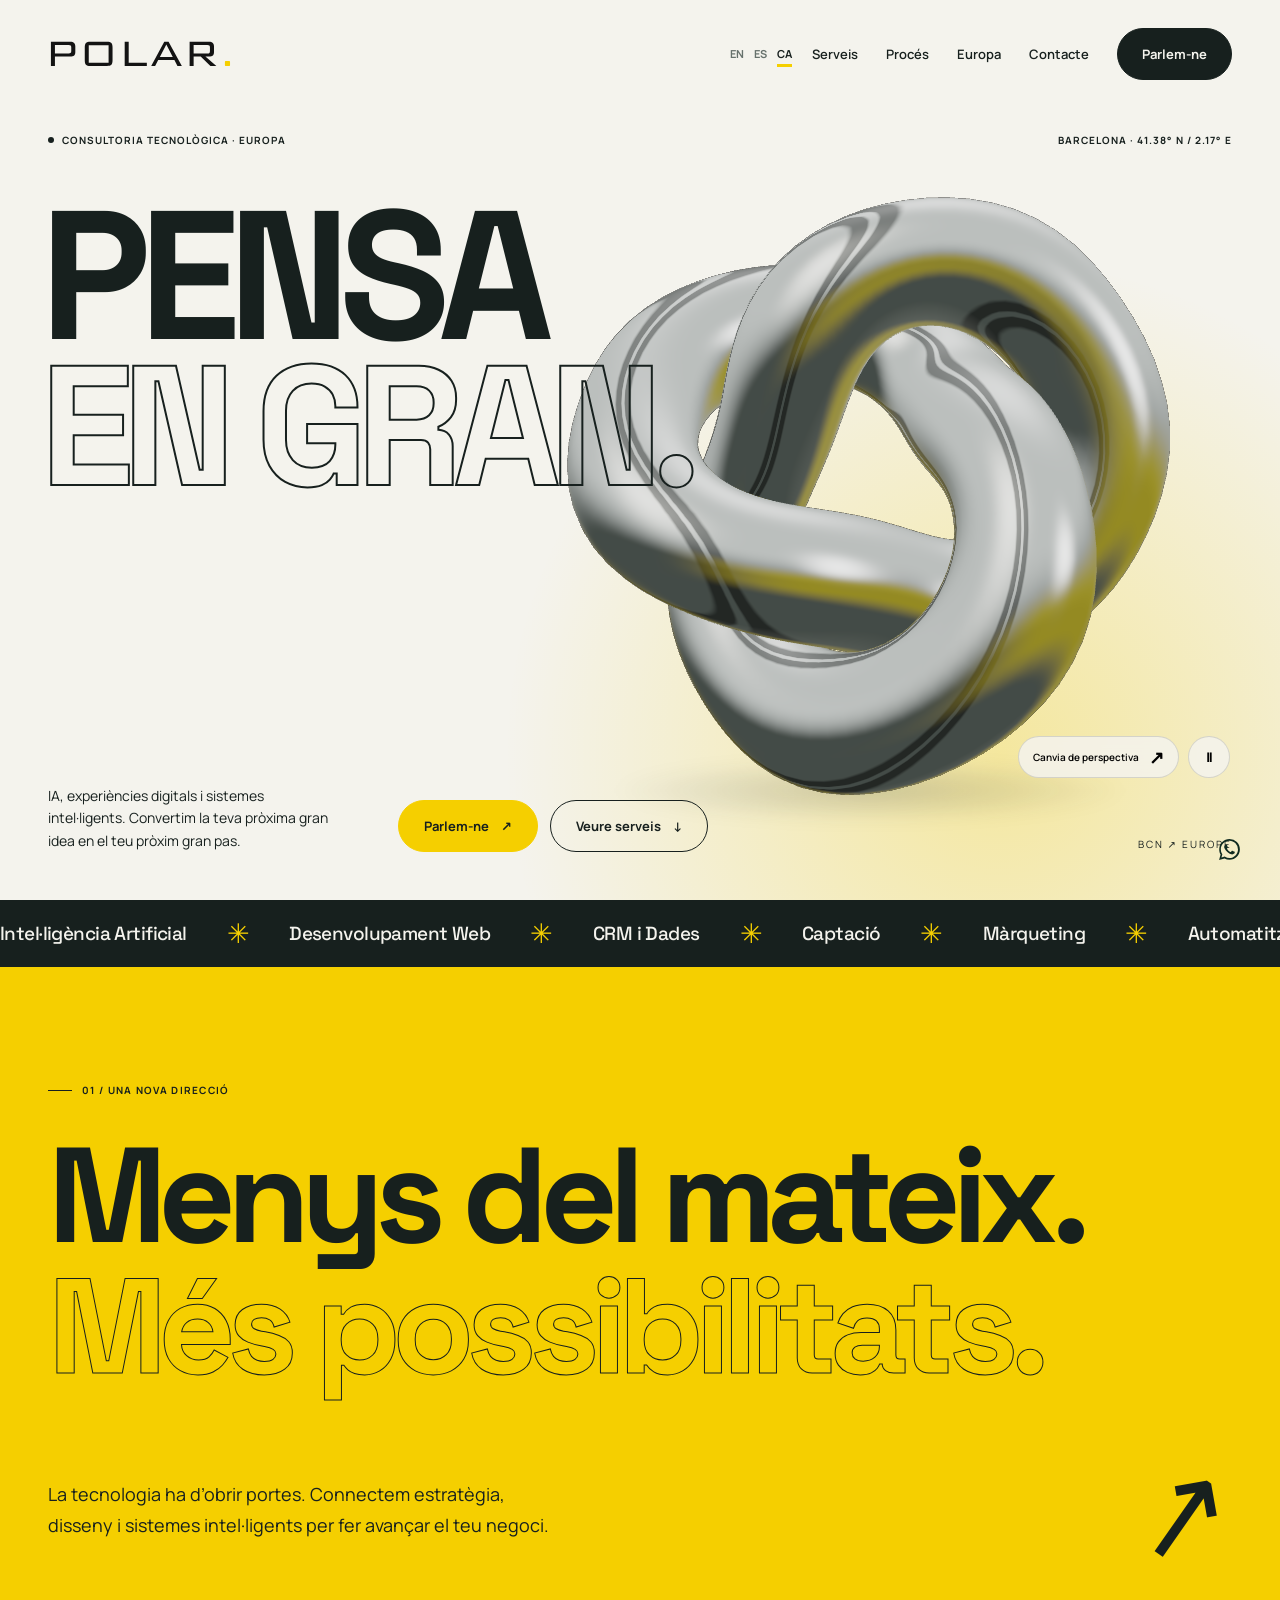
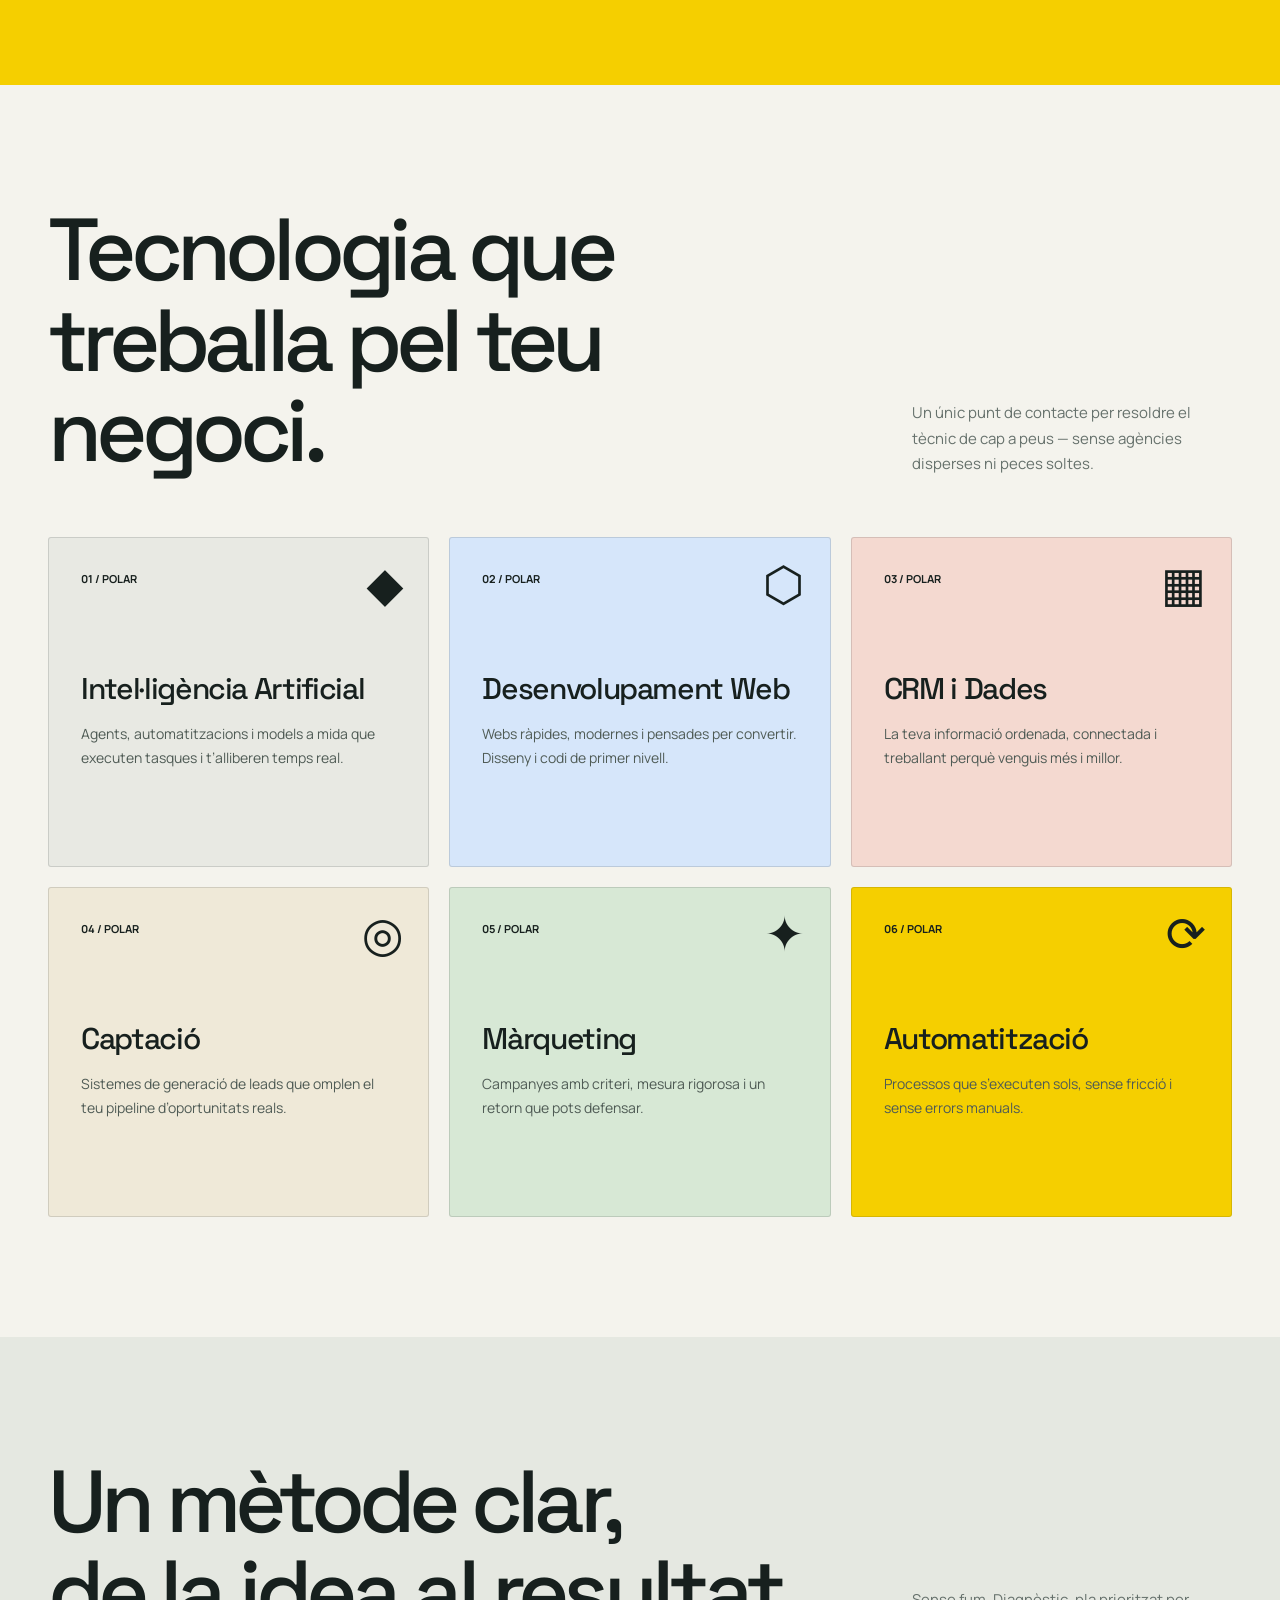
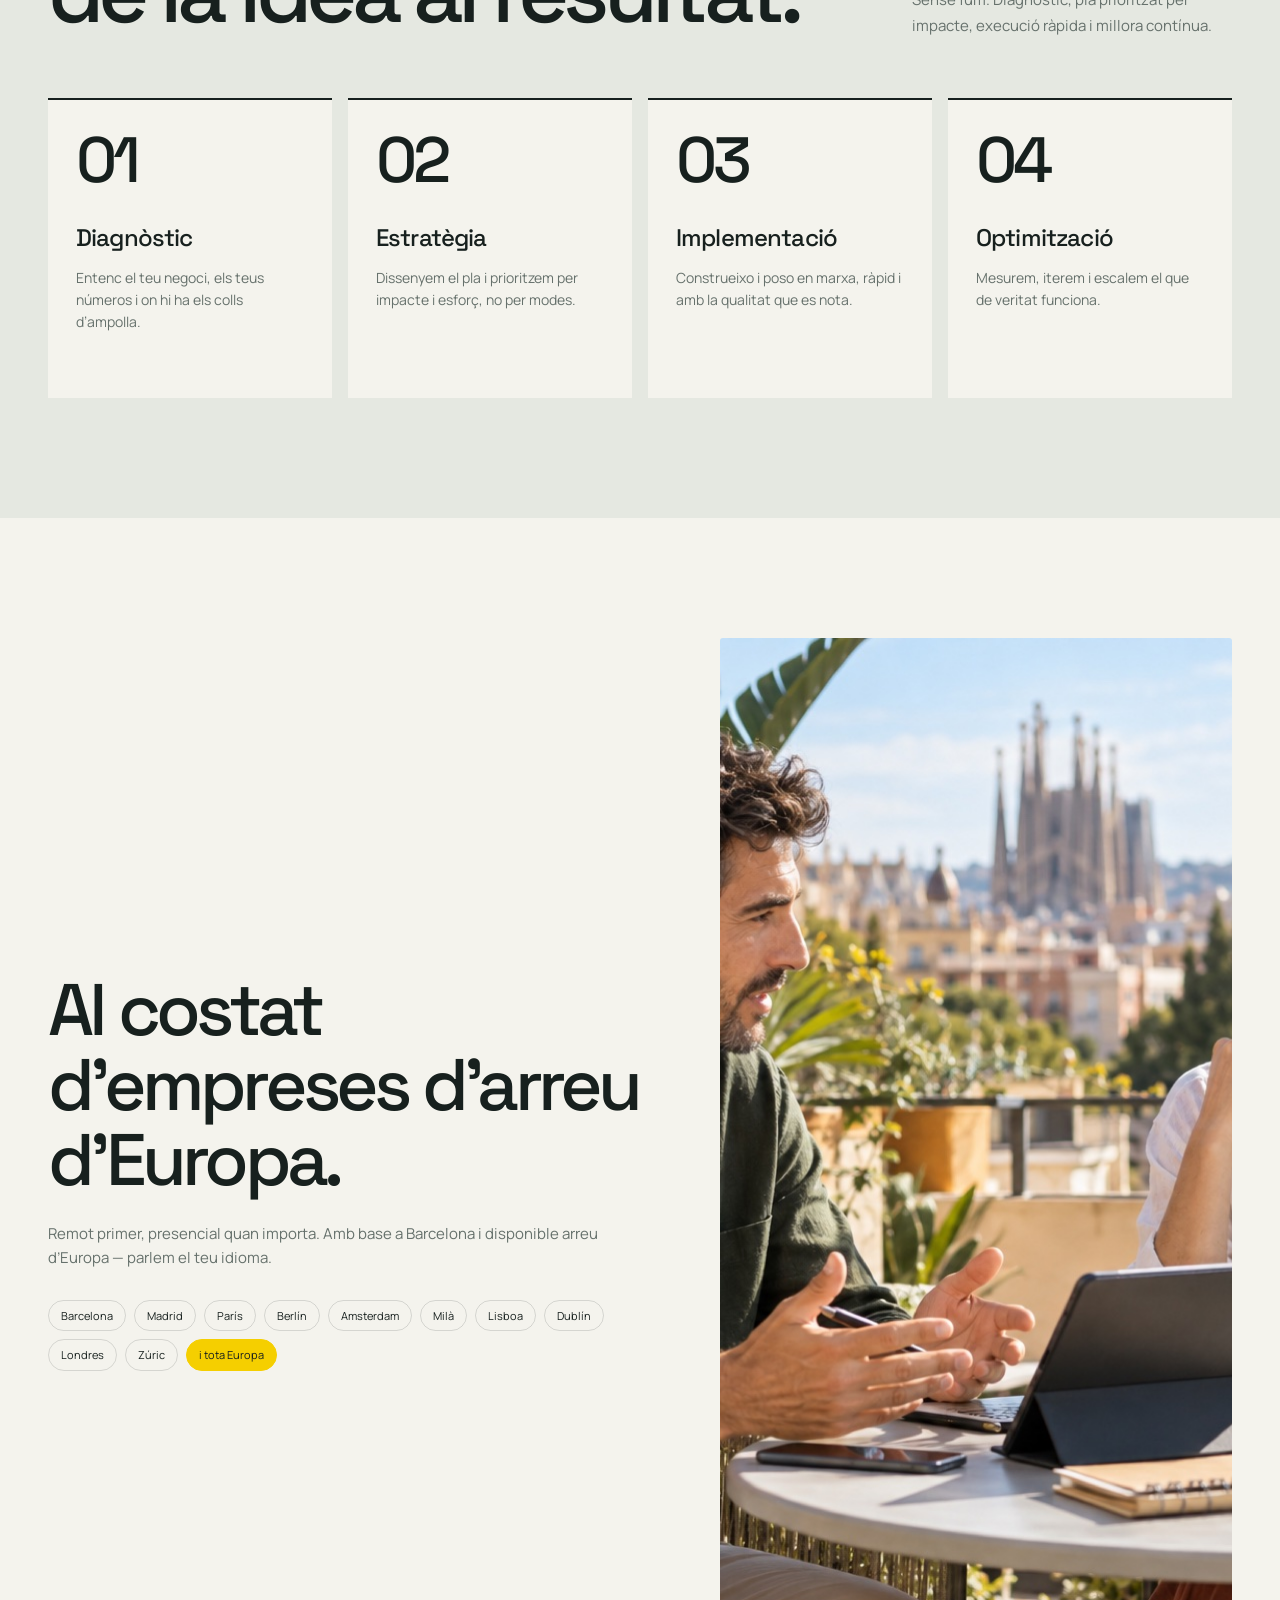
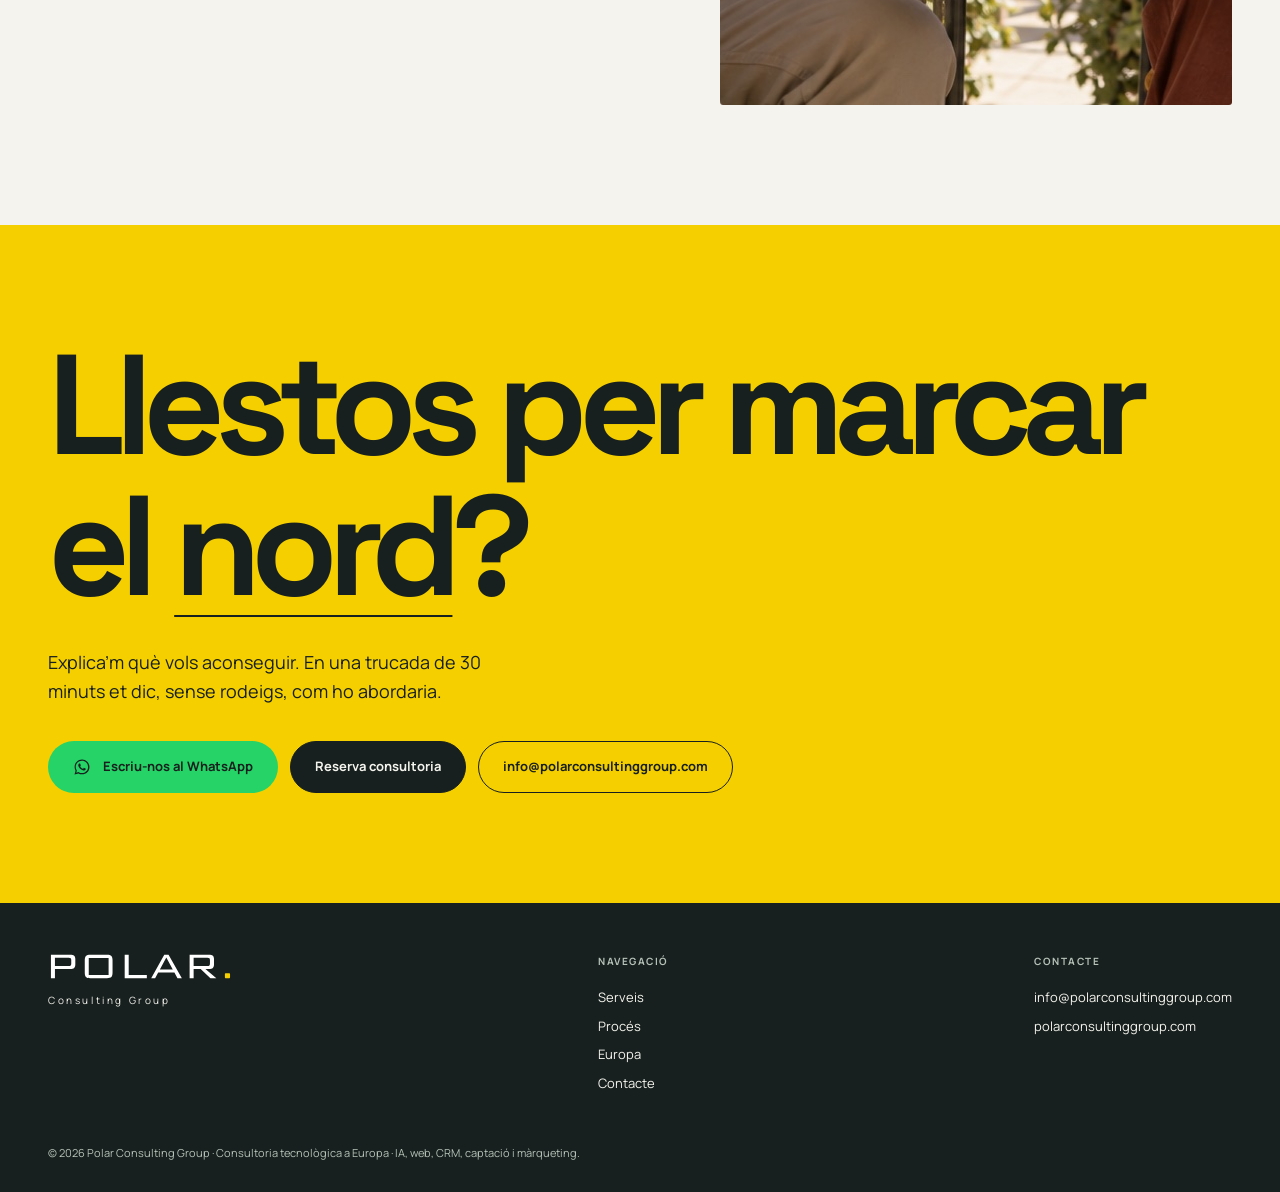
==== commit 2dc92c00: "Reimagine Polar with immersive chrome sculpture and bold mobile design" ====
--- a/ca.html
+++ b/ca.html
@@ -29,168 +29,35 @@
 <meta name="twitter:image" content="https://polarconsultinggroup.com/og-image-v2.jpg">
 <link rel="preconnect" href="https://fonts.googleapis.com">
 <link rel="preconnect" href="https://fonts.gstatic.com" crossorigin>
-<link href="https://fonts.googleapis.com/css2?family=DM+Serif+Display&family=Manrope:wght@400;500;600;700;800&display=swap" rel="stylesheet">
+<link href="https://fonts.googleapis.com/css2?family=Space+Grotesk:wght@400;500;600;700&family=Manrope:wght@400;500;600;700;800&display=swap" rel="stylesheet">
 <script type="application/ld+json">{"@context":"https://schema.org","@type":"ProfessionalService","name":"Polar Consulting Group","description":"Consultoria tecnològica arreu d’Europa. Expert en IA, desenvolupament web, CRM, captació i màrqueting per a empreses d’arreu d’Europa. Estratègia clara i resultats mesurables. Amb base a Barcelona, en remot per tot el continent.","url":"https://polarconsultinggroup.com/ca.html","email":"info@polarconsultinggroup.com","image":"https://polarconsultinggroup.com/og-image-v2.jpg","logo":"https://polarconsultinggroup.com/logo.png","priceRange":"€€","inLanguage":"ca","areaServed":[{"@type":"Place","name":"Europe"},{"@type":"Country","name":"Spain"},{"@type":"Country","name":"France"},{"@type":"Country","name":"Germany"},{"@type":"Country","name":"Netherlands"},{"@type":"Country","name":"Italy"},{"@type":"Country","name":"Portugal"},{"@type":"Country","name":"Ireland"},{"@type":"Country","name":"United Kingdom"},{"@type":"Country","name":"Switzerland"}],"address":{"@type":"PostalAddress","addressLocality":"Barcelona","addressRegion":"Catalunya","addressCountry":"ES"},"geo":{"@type":"GeoCoordinates","latitude":41.3874,"longitude":2.1686},"availableLanguage":["ca","es","en"],"knowsAbout":["Intel·ligència Artificial","Desenvolupament web","CRM","Captació de clients","Màrqueting digital","Automatització"],"hasOfferCatalog":{"@type":"OfferCatalog","name":"Serveis","itemListElement":[{"@type":"Offer","itemOffered":{"@type":"Service","name":"Intel·ligència Artificial","description":"Agents, automatitzacions i models a mida que executen tasques i t’alliberen temps real."}},{"@type":"Offer","itemOffered":{"@type":"Service","name":"Desenvolupament Web","description":"Webs ràpides, modernes i pensades per convertir. Disseny i codi de primer nivell."}},{"@type":"Offer","itemOffered":{"@type":"Service","name":"CRM i Dades","description":"La teva informació ordenada, connectada i treballant perquè venguis més i millor."}},{"@type":"Offer","itemOffered":{"@type":"Service","name":"Captació","description":"Sistemes de generació de leads que omplen el teu pipeline d’oportunitats reals."}},{"@type":"Offer","itemOffered":{"@type":"Service","name":"Màrqueting","description":"Campanyes amb criteri, mesura rigorosa i un retorn que pots defensar."}},{"@type":"Offer","itemOffered":{"@type":"Service","name":"Automatització","description":"Processos que s’executen sols, sense fricció i sense errors manuals."}}]}}</script>
-<style>
-  :root{--ink:#0C0C0D;--ink2:#141416;--surf:#181819;--line:rgba(247,245,241,.10);--bone:#F7F5F1;--stone:#9A9893;--stone2:#6E6C68;--gold:#F5CF00;--r:14px;--maxw:1180px}
-  *{margin:0;padding:0;box-sizing:border-box}
-  html{scroll-behavior:smooth;-webkit-text-size-adjust:100%}
-  body{background:var(--ink);color:var(--bone);font-family:'Archivo',system-ui,sans-serif;font-weight:400;line-height:1.6;overflow-x:hidden;-webkit-font-smoothing:antialiased}
-  ::selection{background:var(--gold);color:#000}
-  a{color:inherit;text-decoration:none}
-  .gold{color:var(--gold)}
-  .sr{position:absolute;width:1px;height:1px;padding:0;margin:-1px;overflow:hidden;clip:rect(0,0,0,0);border:0}
-  .skip{position:absolute;left:12px;top:-60px;background:var(--gold);color:#1a1500;padding:10px 16px;border-radius:8px;z-index:400;transition:top .2s;font-weight:600}
-  .skip:focus{top:12px}
-  .wrap{max-width:var(--maxw);margin:0 auto;padding:0 24px}
-  .eyebrow{font-size:11px;font-weight:600;letter-spacing:.34em;text-transform:uppercase;color:var(--gold)}
-  #progress{position:fixed;top:0;left:0;height:3px;width:0;background:var(--gold);z-index:200}
-  #cursor,#cursor-dot{position:fixed;top:0;left:0;pointer-events:none;z-index:300;border-radius:50%;mix-blend-mode:difference;transform:translate(-50%,-50%);will-change:left,top}
-  #cursor{width:34px;height:34px;border:1px solid #fff;transition:width .25s,height .25s,background .25s}
-  #cursor-dot{width:5px;height:5px;background:#fff}
-  #cursor.hover{width:62px;height:62px;background:rgba(255,255,255,.12);border-color:transparent}
-  @media (hover:none),(pointer:coarse){#cursor,#cursor-dot{display:none}}
-  nav{position:fixed;top:0;left:0;right:0;z-index:150;padding:16px 0;transition:padding .35s,background .35s,border-color .35s;border-bottom:1px solid transparent}
-  nav.scrolled{padding:11px 0;background:rgba(12,12,13,.78);backdrop-filter:blur(14px);-webkit-backdrop-filter:blur(14px);border-bottom:1px solid var(--line)}
-  .nav-in{display:flex;align-items:center;justify-content:space-between;gap:16px}
-  .brand{font-weight:800;font-size:21px;letter-spacing:-.02em}
-  .brand span{color:var(--gold)}
-  .brand-img{height:22px;display:block}
-  .nav-right{display:flex;align-items:center;gap:14px}
-  .lang{display:flex;gap:8px;font-size:12px;font-weight:600;letter-spacing:.04em}
-  .lang a{color:var(--stone2)}
-  .lang a.on{color:var(--gold)}
-  .nav-links{display:none;align-items:center;gap:28px;font-size:14px;font-weight:500}
-  .nav-links a.lnk{color:var(--stone);transition:color .2s}
-  .nav-links a.lnk:hover{color:var(--bone)}
-  .btn{display:inline-flex;align-items:center;justify-content:center;gap:9px;font-weight:600;font-size:14px;padding:12px 20px;border-radius:8px;cursor:pointer;border:1px solid transparent;transition:transform .15s,background .25s,color .25s;font-family:inherit}
-  .btn-gold{background:var(--gold);color:#1a1500}
-  .btn-gold:hover{background:#ffe24d}
-  .btn-ghost{border-color:var(--line);color:var(--bone)}
-  .btn-ghost:hover{border-color:var(--bone)}
-  .btn-wa{background:#25D366;color:#06351c}
-  .btn-wa:hover{background:#1ebe5a}
-  .wa-float{position:fixed;right:20px;bottom:20px;z-index:160;width:56px;height:56px;border-radius:50%;background:#25D366;color:#fff;display:flex;align-items:center;justify-content:center;box-shadow:0 8px 24px rgba(0,0,0,.28);transition:transform .2s}
-  .wa-float:hover{transform:scale(1.08)}
-  .wa-float svg{width:30px;height:30px}
-  .menu-btn{display:inline-flex;flex-direction:column;gap:5px;background:none;border:0;cursor:pointer;padding:8px 4px}
-  .menu-btn span{display:block;width:24px;height:2px;background:var(--bone);transition:transform .3s,opacity .3s}
-  .menu-btn.open span:nth-child(1){transform:translateY(7px) rotate(45deg)}
-  .menu-btn.open span:nth-child(2){opacity:0}
-  .menu-btn.open span:nth-child(3){transform:translateY(-7px) rotate(-45deg)}
-  #mobile-menu{position:fixed;inset:0;z-index:140;background:rgba(12,12,13,.97);backdrop-filter:blur(8px);display:flex;flex-direction:column;justify-content:center;gap:8px;padding:0 28px;transform:translateX(100%);transition:transform .4s cubic-bezier(.16,1,.3,1)}
-  #mobile-menu.open{transform:none}
-  #mobile-menu a.mlnk{font-size:32px;font-weight:800;letter-spacing:-.02em;color:var(--bone);padding:9px 0}
-  #mobile-menu .btn{margin-top:22px;align-self:flex-start;font-size:16px;padding:14px 24px}
-  .hero{position:relative;min-height:100svh;display:flex;align-items:center;overflow:hidden}
-  #aurora{position:absolute;inset:0;width:100%;height:100%;z-index:0}
-  .hero::after{content:"";position:absolute;inset:0;z-index:1;background:radial-gradient(120% 90% at 50% 0%,transparent 42%,rgba(12,12,13,.65) 100%);pointer-events:none}
-  .hero-in{position:relative;z-index:2;width:100%;padding-top:120px;padding-bottom:108px}
-  .hero h1{font-weight:800;letter-spacing:-.03em;line-height:1.1;font-size:clamp(31px,7.7vw,104px);margin:26px 0 0}
-  .hero h1 .ln{display:block;overflow:visible}
-  .hero h1 .ln i{display:inline-block;font-style:normal;transform:none}
-  .hero p.lead{max-width:600px;margin:28px 0 0;font-size:clamp(16px,4.4vw,20px);line-height:1.65;color:#d8d6d0;opacity:0;transform:translateY(20px);transition:all .8s ease .5s}
-  .hero .cta{display:flex;gap:12px;margin-top:38px;flex-wrap:wrap;opacity:0;transform:translateY(20px);transition:all .8s ease .65s}
-  .hero .cta .btn{flex:1 1 auto;min-width:160px}
-  .hero.in p.lead,.hero.in .cta{opacity:1;transform:none}
-  .scroll-hint{position:absolute;bottom:20px;left:50%;transform:translateX(-50%);z-index:2;font-size:10px;letter-spacing:.3em;text-transform:uppercase;color:var(--stone);display:flex;flex-direction:column;align-items:center;gap:9px}
-  .scroll-hint .bar{width:1px;height:38px;background:linear-gradient(var(--gold),transparent);animation:drop 1.8s infinite}
-  @keyframes drop{0%{transform:scaleY(0);transform-origin:top}50%{transform:scaleY(1);transform-origin:top}50.1%{transform-origin:bottom}100%{transform:scaleY(0);transform-origin:bottom}}
-  .ticker{border-top:1px solid var(--line);border-bottom:1px solid var(--line);padding:18px 0;white-space:nowrap;overflow:hidden;position:relative;z-index:2;background:var(--ink)}
-  .ticker-track{display:inline-flex;gap:42px;animation:scrollx 26s linear infinite;will-change:transform}
-  .ticker-track span{font-size:clamp(18px,5vw,32px);font-weight:700;letter-spacing:-.02em;color:#26262a;display:inline-flex;align-items:center;gap:42px}
-  .ticker-track span::after{content:"✦";color:var(--gold);font-size:.5em}
-  @keyframes scrollx{to{transform:translateX(-50%)}}
-  section.block{padding:84px 0;position:relative}
-  .sec-head{margin-bottom:48px}
-  .sec-head h2{font-weight:800;letter-spacing:-.03em;line-height:1.04;font-size:clamp(30px,7vw,58px);max-width:760px}
-  .sec-head p{max-width:440px;color:var(--stone);font-size:16px;margin-top:18px}
-  .rv{opacity:0;transform:translateY(30px);transition:opacity .8s cubic-bezier(.16,1,.3,1),transform .8s cubic-bezier(.16,1,.3,1)}
-  .rv.in{opacity:1;transform:none}
-  .svc-grid{display:grid;grid-template-columns:1fr;gap:16px}
-  .svc{position:relative;padding:30px 26px 34px;border:1px solid var(--line);border-radius:var(--r);background:var(--ink2);overflow:hidden;transition:transform .35s,border-color .35s}
-  .svc::before{content:"";position:absolute;inset:0;background:radial-gradient(420px 200px at var(--mx,50%) var(--my,0%),rgba(245,207,0,.12),transparent 70%);opacity:0;transition:opacity .4s}
-  .svc:hover{transform:translateY(-6px);border-color:rgba(245,207,0,.45)}
-  .svc:hover::before{opacity:1}
-  .svc .ico{font-size:24px;line-height:1;color:var(--bone)}
-  .svc h3{font-size:22px;font-weight:700;letter-spacing:-.02em;margin:16px 0 10px}
-  .svc p{color:var(--stone);font-size:15px}
-  .proc{display:grid;grid-template-columns:1fr;gap:0}
-  .step{padding:26px 0 30px;border-top:1px solid var(--line)}
-  .step .pnum{font-size:clamp(44px,12vw,72px);font-weight:800;letter-spacing:-.04em;color:transparent;-webkit-text-stroke:1.4px var(--stone2);line-height:1;transition:color .4s,-webkit-text-stroke .4s}
-  .step:hover .pnum{color:var(--gold);-webkit-text-stroke:1.4px var(--gold)}
-  .step h4{font-size:19px;font-weight:700;margin:18px 0 8px;letter-spacing:-.01em}
-  .step p{color:var(--stone);font-size:15px}
-  .maresme{padding:84px 0;background:var(--ink2);position:relative}
-  .maresme h2{font-weight:800;letter-spacing:-.03em;line-height:1.04;font-size:clamp(28px,6.5vw,52px);max-width:680px}
-  .maresme p{color:var(--stone);font-size:16px;max-width:560px;margin-top:18px}
-  .towns{display:flex;flex-wrap:wrap;gap:10px;margin-top:30px}
-  .town{border:1px solid var(--line);border-radius:30px;padding:9px 16px;font-size:14px;font-weight:500;color:#cfcdc7;transition:border-color .25s,color .25s}
-  .town:hover{border-color:var(--gold);color:var(--bone)}
-  .town.more{background:var(--gold);color:#1a1500;border-color:var(--gold);font-weight:600}
-  .cta-final{padding:96px 0;text-align:center;position:relative;overflow:hidden}
-  .cta-final h2{font-weight:800;letter-spacing:-.035em;line-height:1.02;font-size:clamp(36px,9vw,86px)}
-  .cta-final p{color:var(--stone);max-width:520px;margin:20px auto 0;font-size:16px}
-  .cta-final .cta{display:flex;gap:12px;justify-content:center;margin-top:34px;flex-wrap:wrap}
-  .glow{position:absolute;width:min(560px,90vw);height:min(560px,90vw);left:50%;top:50%;transform:translate(-50%,-50%);background:radial-gradient(circle,rgba(245,207,0,.15),transparent 62%);z-index:-1;pointer-events:none}
-  footer{border-top:1px solid var(--line);padding:46px 0 40px}
-  .foot-in{display:flex;flex-direction:column;gap:28px}
-  .foot-brand{font-weight:800;font-size:25px;letter-spacing:-.02em}
-  .foot-brand span{color:var(--gold)}
-  .foot-img{height:26px;display:block}
-  .foot-tag{color:var(--stone2);font-size:12px;letter-spacing:.3em;text-transform:uppercase;margin-top:6px}
-  .foot-col h5{font-size:12px;letter-spacing:.2em;text-transform:uppercase;color:var(--stone2);margin-bottom:12px;font-weight:600}
-  .foot-col{display:flex;flex-direction:column;gap:9px;font-size:14px;color:var(--stone)}
-  .foot-col a{transition:color .2s}
-  .foot-col a:hover{color:var(--gold)}
-  .foot-note{margin-top:34px;color:var(--stone2);font-size:13px;line-height:1.6}
-  @media(min-width:600px){.svc-grid{grid-template-columns:1fr 1fr}.foot-in{flex-direction:row;justify-content:space-between;gap:30px}.hero .cta .btn{flex:0 0 auto}}
-  @media(min-width:820px){.menu-btn{display:none}#mobile-menu{display:none}.nav-links{display:flex}.wrap{padding:0 32px}section.block{padding:120px 0}.sec-head{display:flex;align-items:flex-end;justify-content:space-between;gap:30px}.sec-head p{margin-top:0}.proc{grid-template-columns:repeat(4,1fr)}.step{border-top:none;border-left:1px solid var(--line);padding:30px 26px 36px}.step:first-child{border-left:none}.maresme,.cta-final{padding:120px 0}.hero h1{font-size:clamp(56px,7.6vw,104px);line-height:1}.hero h1 .ln{overflow:hidden}.hero h1 .ln i{transform:translateY(110%);transition:transform .9s cubic-bezier(.16,1,.3,1)}}
-  @media(min-width:980px){.svc-grid{grid-template-columns:repeat(3,1fr)}}
-  @media (prefers-reduced-motion:reduce){*{animation:none!important;transition:none!important}.hero h1 .ln i{transform:none}.hero p.lead,.hero .cta,.rv{opacity:1;transform:none}}
-
-  :root{--ink:#18312d;--ink2:#fff;--surf:#fff;--line:rgba(24,49,45,.13);--bone:#18312d;--stone:#5d6c68;--stone2:#7b8985;--gold:#F5CF00;--sky:#9dd9f3;--coral:#ff8068;--cream:#f8f5ed;--r:24px;--maxw:1240px}
-  body{background:var(--cream);color:var(--ink);font-family:'Manrope',system-ui,sans-serif}
-  .wrap{padding-left:22px;padding-right:22px}.eyebrow{color:var(--ink);font-weight:800;letter-spacing:.18em}
-  #cursor,#cursor-dot,#aurora,.scroll-hint{display:none!important}#progress{height:4px}
-  nav{padding:20px 0}nav.scrolled{padding:12px 0;background:rgba(248,245,237,.88);border-color:var(--line)}
-  .brand-img{height:28px}.lang a{color:#78827f}.lang a.on{color:var(--ink);text-decoration:underline;text-decoration-color:var(--gold);text-decoration-thickness:4px;text-underline-offset:5px}
-  .nav-links a.lnk{color:var(--ink)}.nav-links a.lnk:hover{color:#000}.menu-btn span{background:var(--ink)}
-  #mobile-menu{background:var(--cream)}#mobile-menu a.mlnk{color:var(--ink)}
-  .btn{border-radius:999px;padding:13px 22px}.btn-gold{color:var(--ink);box-shadow:0 5px 0 var(--ink)}.btn-gold:hover{transform:translateY(-2px);box-shadow:0 7px 0 var(--ink)}
-  .btn-ghost{border-color:var(--ink);color:var(--ink);background:rgba(255,255,255,.6)}
-  .hero{min-height:auto;padding:132px 0 72px}.hero::after{display:none}.hero-in{padding:0;display:grid;gap:46px;align-items:center}
-  .hero-copy{position:relative;z-index:2}.hero h1{font-family:'DM Serif Display',serif;font-weight:400;font-size:clamp(52px,8vw,108px);line-height:.92;letter-spacing:-.045em;margin-top:24px}.hero h1 .ln{overflow:visible;padding-bottom:.12em;margin-bottom:-.12em}.hero h1 .gold{color:var(--ink);position:relative;display:inline-block}.hero h1 .gold:after{content:"";position:absolute;left:-2%;right:-2%;bottom:.04em;height:.18em;background:var(--gold);z-index:-1;border-radius:10px;transform:rotate(-1deg)}
-  .hero p.lead{color:var(--stone);font-size:18px;max-width:580px}.hero-visual{position:relative;min-height:430px}.hero-photo{width:100%;height:100%;min-height:430px;object-fit:cover;border-radius:42% 42% 18px 18px;box-shadow:18px 18px 0 var(--gold)}
-  .hero-badge{position:absolute;left:-18px;bottom:28px;width:126px;height:126px;border-radius:50%;background:var(--coral);display:grid;place-items:center;text-align:center;font-size:13px;font-weight:800;line-height:1.25;transform:rotate(-8deg);border:3px solid var(--cream)}
-  .ticker{background:var(--sky);border:0;padding:16px 0;transform:rotate(-1deg);width:102%;margin-left:-1%}.ticker-track span{color:var(--ink);font-weight:800}
-  section.block{padding:94px 0}.sec-head h2,.maresme h2,.cta-final h2{font-family:'DM Serif Display',serif;font-weight:400;letter-spacing:-.035em}.sec-head h2{font-size:clamp(42px,6vw,72px)}.sec-head p{color:var(--stone)}
-  .svc-grid{gap:18px}.svc{border:0;background:#fff;padding:32px;border-radius:var(--r);box-shadow:0 12px 32px rgba(24,49,45,.06)}.svc:nth-child(2),.svc:nth-child(5){background:#eaf7fc}.svc:nth-child(3),.svc:nth-child(6){background:#fff1ec}.svc:hover{border:0;transform:translateY(-7px) rotate(.5deg)}.svc::before{display:none}.svc .ico{color:var(--ink);width:48px;height:48px;border-radius:16px;background:var(--gold);display:grid;place-items:center}.svc h3{font-size:21px}.svc p{color:var(--stone)}
-  #proces{background:var(--sky)!important}.proc{gap:14px}.step{border:0!important;background:rgba(255,255,255,.72);padding:28px;border-radius:22px}.step .pnum{color:var(--ink);-webkit-text-stroke:0;font-size:28px}.step:hover .pnum{color:var(--coral);-webkit-text-stroke:0}
-  .maresme{background:#fff;padding:100px 0}.people-band{display:grid;gap:40px;align-items:center}.people-photo{width:100%;aspect-ratio:4/3;object-fit:cover;border-radius:24px 90px 24px 24px}.town{border-color:var(--ink);color:var(--ink);background:#fff}.town.more{color:var(--ink)}
-  .cta-final{margin:30px 18px 70px;padding:90px 0;background:var(--gold);border-radius:34px}.cta-final p{color:var(--ink)}.cta-final .gold{color:var(--ink);text-decoration:underline;text-decoration-color:var(--coral);text-decoration-thickness:.12em;text-underline-offset:.08em}.cta-final .btn-gold{background:var(--ink);color:#fff;box-shadow:none}.cta-final .btn-ghost{background:transparent}.glow{display:none}
-  footer{background:var(--ink);color:#fff;border:0}.foot-col,.foot-note,.foot-tag{color:#b9c4c1}.foot-img{filter:none}.wa-float{box-shadow:0 8px 24px rgba(24,49,45,.24)}
-  @media(min-width:820px){.hero-in{grid-template-columns:1.05fr .95fr}.hero{padding:145px 0 92px}.hero-visual{height:600px}.hero-photo{min-height:600px}.people-band{grid-template-columns:.9fr 1.1fr}.cta-final{margin-left:32px;margin-right:32px}.step{padding:30px 25px}.proc{gap:14px}.sec-head{align-items:start}}
-  @media(max-width:819px){.hero-in{padding-left:22px;padding-right:22px;gap:62px}.hero h1 .ln i{transform:none!important}.hero-visual{order:-1;min-height:360px}.hero-photo{min-height:360px}.hero-badge{left:6px}.hero{padding-top:118px}.people-photo{display:none}.people-band{display:block}.cta-final{margin-left:10px;margin-right:10px}.brand-img{height:23px}}
-</style><link rel="stylesheet" href="/polar-3d.css">
+<link rel="stylesheet" href="/polar-experience.css?v=d292863637">
 </head>
 <body>
 <a href="#main" class="skip">Salta al contingut</a>
-<div id="progress"></div>
-<div id="cursor"></div>
-<div id="cursor-dot"></div>
+<div id="progress" aria-hidden="true"></div>
 <nav id="nav"><div class="wrap nav-in"><a href="#top" class="brand" data-cursor><img src="/logo-dark.svg" alt="Polar Consulting Group" class="brand-img"></a><div class="nav-right"><div class="lang" role="navigation" aria-label="Idioma"><a href="index.html" hreflang="en">EN</a><a href="es.html" hreflang="es">ES</a><a href="ca.html" class="on" aria-current="true" hreflang="ca">CA</a></div><div class="nav-links"><a href="#serveis" class="lnk" data-cursor>Serveis</a><a href="#proces" class="lnk" data-cursor>Procés</a><a href="#maresme" class="lnk" data-cursor>Europa</a><a href="#contacte" class="lnk" data-cursor>Contacte</a><a href="#contacte" class="btn btn-gold mag" data-cursor>Parlem-ne</a></div><button class="menu-btn" id="menuBtn" aria-label="Menú" aria-expanded="false"><span></span><span></span><span></span></button></div></div></nav>
 <div id="mobile-menu"><a href="#serveis" class="mlnk">Serveis</a><a href="#proces" class="mlnk">Procés</a><a href="#maresme" class="mlnk">Europa</a><a href="#contacte" class="mlnk">Contacte</a><a href="#contacte" class="btn btn-gold">Parlem-ne</a></div>
-<header class="hero" id="top"><div class="wrap hero-in"><div class="hero-copy"><p class="eyebrow rv">Consultoria tecnològica · Europa</p><h1><span class="ln"><i>IA, web i dades</i></span><span class="ln"><i class="gold">que treballen</i></span><span class="ln"><i>per tu.</i></span></h1><p class="lead">Expert en IA, desenvolupament web, CRM, captació i màrqueting. Estratègia clara, execució impecable i resultats que es mesuren. Al teu costat, arreu d’Europa.</p><div class="cta"><a href="https://wa.me/34647069850" class="btn btn-gold" data-cursor>Reserva una trucada ↗</a><a href="#serveis" class="btn btn-ghost" data-cursor>Veure serveis</a></div></div><div class="hero-visual polar-scene" aria-hidden="true"><div class="orbit orbit-one"></div><div class="orbit orbit-two"></div><span class="north-label">N / 41.38°</span><svg class="star-fallback" viewBox="0 0 400 400"><path fill="#F5CF00" d="M200 20 237 155 345 90 265 193 380 220 246 252 270 365 200 280 115 370 147 245 20 220 142 183 80 80 170 149Z"/><path fill="#fff8db" d="m200 20 0 200-120-140 90 69Z"/><path fill="#b49408" d="m200 220 70 145-24-113 134-32Z"/></svg><canvas id="polar-star"></canvas><span class="scene-caption">POLAR / CONSULTING GROUP</span><div class="hero-badge">Idees humanes.<br>Sistemes intel·ligents.</div></div></div><div class="scroll-hint" aria-hidden="true"><span>Avall</span><span class="bar"></span></div></header>
+<header class="hero" id="top">
+    <div class="hero-topline"><p><span class="status-dot" aria-hidden="true"></span>Consultoria tecnològica · Europa</p><span class="hero-edition" aria-hidden="true">BARCELONA · 41.38° N / 2.17° E</span></div>
+    <h1><span>Pensa</span><span class="hero-line-two">en gran.</span></h1>
+    <div class="sculpture" aria-hidden="true">
+      <svg class="sculpture-fallback" viewBox="0 0 600 600" xmlns="http://www.w3.org/2000/svg"><defs><linearGradient id="metal" x1="0" x2="1" y1="0" y2="1"><stop stop-color="#fff"/><stop offset=".22" stop-color="#a9b1ac"/><stop offset=".36" stop-color="#1e2723"/><stop offset=".48" stop-color="#e9edeb"/><stop offset=".64" stop-color="#fff"/><stop offset=".78" stop-color="#7b847b"/><stop offset=".9" stop-color="#F5CF00"/><stop offset="1" stop-color="#374138"/></linearGradient></defs><path d="M290 135C460 25 560 275 380 445S20 405 120 230 355 230 290 385 20 160 290 135Z" fill="none" stroke="url(#metal)" stroke-width="78" stroke-linecap="round"/></svg>
+      <canvas id="polar-sculpture"></canvas>
+    </div>
+    <div class="scene-controls" hidden><button class="scene-switch" aria-pressed="false">Canvia de perspectiva<span aria-hidden="true">↗</span></button><button class="motion-toggle" aria-label="Pausa l’animació" data-pause="Pausa l’animació" data-play="Reprèn l’animació" aria-pressed="false">Ⅱ</button></div>
+    <div class="hero-bottom"><p class="hero-summary">IA, experiències digitals i sistemes intel·ligents. Convertim la teva pròxima gran idea en el teu pròxim gran pas.</p><div class="cta"><a href="https://wa.me/34647069850" class="btn btn-gold">Parlem-ne <span aria-hidden="true">↗</span></a><a href="#serveis" class="btn btn-ghost">Veure serveis <span aria-hidden="true">↓</span></a></div><span class="hero-index" aria-hidden="true">BCN ↗ EUROPE</span></div>
+  </header>
 <div class="ticker" aria-hidden="true"><div class="ticker-track"><span>Intel·ligència Artificial</span><span>Desenvolupament Web</span><span>CRM i Dades</span><span>Captació</span><span>Màrqueting</span><span>Automatització</span><span>Intel·ligència Artificial</span><span>Desenvolupament Web</span><span>CRM i Dades</span><span>Captació</span><span>Màrqueting</span><span>Automatització</span></div></div>
 <main id="main">
-<section class="block" id="serveis"><div class="wrap"><div class="sec-head"><h2 class="rv">Tecnologia que treballa pel teu negoci.</h2><p class="rv">Un únic punt de contacte per resoldre el tècnic de cap a peus — sense agències disperses ni peces soltes.</p></div><div class="svc-grid"><article class="svc rv" data-cursor><div class="ico" aria-hidden="true">◆</div><h3>Intel·ligència Artificial</h3><p>Agents, automatitzacions i models a mida que executen tasques i t’alliberen temps real.</p></article><article class="svc rv" data-cursor><div class="ico" aria-hidden="true">⬡</div><h3>Desenvolupament Web</h3><p>Webs ràpides, modernes i pensades per convertir. Disseny i codi de primer nivell.</p></article><article class="svc rv" data-cursor><div class="ico" aria-hidden="true">▦</div><h3>CRM i Dades</h3><p>La teva informació ordenada, connectada i treballant perquè venguis més i millor.</p></article><article class="svc rv" data-cursor><div class="ico" aria-hidden="true">◎</div><h3>Captació</h3><p>Sistemes de generació de leads que omplen el teu pipeline d’oportunitats reals.</p></article><article class="svc rv" data-cursor><div class="ico" aria-hidden="true">✦</div><h3>Màrqueting</h3><p>Campanyes amb criteri, mesura rigorosa i un retorn que pots defensar.</p></article><article class="svc rv" data-cursor><div class="ico" aria-hidden="true">⟳</div><h3>Automatització</h3><p>Processos que s’executen sols, sense fricció i sense errors manuals.</p></article></div></div></section>
+<section class="manifesto"><div class="wrap"><p class="section-label">01 / Una nova direcció</p><h2>Menys del mateix.<br><em>Més possibilitats.</em></h2><div class="manifesto-bottom"><p>La tecnologia ha d’obrir portes. Connectem estratègia, disseny i sistemes intel·ligents per fer avançar el teu negoci.</p><span class="manifesto-arrow" aria-hidden="true">↗</span></div></div></section>
+<section class="block" id="serveis"><div class="wrap"><div class="sec-head"><h2 class="rv">Tecnologia que treballa pel teu negoci.</h2><p class="rv">Un únic punt de contacte per resoldre el tècnic de cap a peus — sense agències disperses ni peces soltes.</p></div><div class="svc-grid"><article class="svc"><div class="svc-top"><span>01 / POLAR</span></div><div class="ico" aria-hidden="true">◆</div><h3>Intel·ligència Artificial</h3><p>Agents, automatitzacions i models a mida que executen tasques i t’alliberen temps real.</p></article><article class="svc"><div class="svc-top"><span>02 / POLAR</span></div><div class="ico" aria-hidden="true">⬡</div><h3>Desenvolupament Web</h3><p>Webs ràpides, modernes i pensades per convertir. Disseny i codi de primer nivell.</p></article><article class="svc"><div class="svc-top"><span>03 / POLAR</span></div><div class="ico" aria-hidden="true">▦</div><h3>CRM i Dades</h3><p>La teva informació ordenada, connectada i treballant perquè venguis més i millor.</p></article><article class="svc"><div class="svc-top"><span>04 / POLAR</span></div><div class="ico" aria-hidden="true">◎</div><h3>Captació</h3><p>Sistemes de generació de leads que omplen el teu pipeline d’oportunitats reals.</p></article><article class="svc"><div class="svc-top"><span>05 / POLAR</span></div><div class="ico" aria-hidden="true">✦</div><h3>Màrqueting</h3><p>Campanyes amb criteri, mesura rigorosa i un retorn que pots defensar.</p></article><article class="svc"><div class="svc-top"><span>06 / POLAR</span></div><div class="ico" aria-hidden="true">⟳</div><h3>Automatització</h3><p>Processos que s’executen sols, sense fricció i sense errors manuals.</p></article></div></div></section>
 <section class="block" id="proces" style="background:var(--ink2)"><div class="wrap"><div class="sec-head"><h2 class="rv">Un mètode clar,<br>de la idea al resultat.</h2><p class="rv">Sense fum. Diagnòstic, pla prioritzat per impacte, execució ràpida i millora contínua.</p></div><div class="proc"><div class="step rv" data-cursor><div class="pnum">01</div><h4>Diagnòstic</h4><p>Entenc el teu negoci, els teus números i on hi ha els colls d’ampolla.</p></div><div class="step rv" data-cursor><div class="pnum">02</div><h4>Estratègia</h4><p>Dissenyem el pla i prioritzem per impacte i esforç, no per modes.</p></div><div class="step rv" data-cursor><div class="pnum">03</div><h4>Implementació</h4><p>Construeixo i poso en marxa, ràpid i amb la qualitat que es nota.</p></div><div class="step rv" data-cursor><div class="pnum">04</div><h4>Optimització</h4><p>Mesurem, iterem i escalem el que de veritat funciona.</p></div></div></div></section>
-<section class="maresme" id="maresme"><div class="wrap people-band"><div><h2 class="rv">Al costat d’empreses d’arreu d’Europa.</h2><p class="rv">Remot primer, presencial quan importa. Amb base a Barcelona i disponible arreu d’Europa — parlem el teu idioma.</p><div class="towns rv"><span class="town">Barcelona</span><span class="town">Madrid</span><span class="town">París</span><span class="town">Berlín</span><span class="town">Amsterdam</span><span class="town">Milà</span><span class="town">Lisboa</span><span class="town">Dublín</span><span class="town">Londres</span><span class="town">Zúric</span><span class="town more">i tota Europa</span></div></div><img src="/europe-conversation.jpg" alt="A technology strategy conversation overlooking Barcelona" class="people-photo rv" loading="lazy" width="1600" height="1067"></div></section>
+<section class="maresme" id="maresme"><div class="wrap people-band"><div><h2 class="rv">Al costat d’empreses d’arreu d’Europa.</h2><p class="rv">Remot primer, presencial quan importa. Amb base a Barcelona i disponible arreu d’Europa — parlem el teu idioma.</p><div class="towns rv"><span class="town">Barcelona</span><span class="town">Madrid</span><span class="town">París</span><span class="town">Berlín</span><span class="town">Amsterdam</span><span class="town">Milà</span><span class="town">Lisboa</span><span class="town">Dublín</span><span class="town">Londres</span><span class="town">Zúric</span><span class="town more">i tota Europa</span></div></div><img src="/europe-conversation.jpg" alt="Una conversa sobre estratègia tecnològica en una terrassa de Barcelona" class="people-photo" loading="lazy" width="1600" height="1067"></div></section>
 <section class="cta-final" id="contacte"><div class="glow" aria-hidden="true"></div><div class="wrap"><h2 class="rv">Llestos per marcar el <span class="gold">nord</span>?</h2><p class="rv">Explica’m què vols aconseguir. En una trucada de 30 minuts et dic, sense rodeigs, com ho abordaria.</p><div class="cta rv"><a href="https://wa.me/34647069850" class="btn btn-wa mag" data-cursor><svg viewBox="0 0 24 24" width="18" height="18" aria-hidden="true" style="vertical-align:-4px"><path fill="currentColor" d="M12.04 2c-5.46 0-9.91 4.45-9.91 9.91 0 1.75.46 3.45 1.32 4.95L2 22l5.25-1.38c1.45.79 3.08 1.21 4.79 1.21h.01c5.46 0 9.91-4.45 9.91-9.91 0-2.65-1.03-5.14-2.9-7.01A9.82 9.82 0 0 0 12.04 2zm0 18.15h-.01c-1.52 0-3.01-.41-4.3-1.18l-.31-.18-3.12.82.83-3.04-.2-.31a8.2 8.2 0 0 1-1.26-4.37c0-4.54 3.7-8.23 8.24-8.23 2.2 0 4.27.86 5.82 2.42a8.18 8.18 0 0 1 2.41 5.82c0 4.54-3.69 8.23-8.23 8.23zm4.52-6.16c-.25-.12-1.47-.72-1.69-.81-.23-.08-.39-.12-.56.13-.16.25-.64.81-.79.97-.14.17-.29.19-.54.06-.25-.12-1.05-.39-1.99-1.23-.74-.66-1.23-1.47-1.38-1.72-.14-.25-.02-.38.11-.51.11-.11.25-.29.37-.43.12-.14.16-.25.25-.41.08-.17.04-.31-.02-.43-.06-.12-.56-1.34-.76-1.84-.2-.48-.41-.42-.56-.43h-.48c-.17 0-.43.06-.66.31-.23.25-.86.85-.86 2.07 0 1.22.89 2.4 1.01 2.56.12.17 1.75 2.67 4.23 3.74.59.26 1.05.41 1.41.52.59.19 1.13.16 1.56.1.48-.07 1.47-.6 1.68-1.18.21-.58.21-1.07.14-1.18-.06-.1-.22-.16-.47-.28z"/></svg> Escriu-nos al WhatsApp</a><a href="https://wa.me/34647069850" class="btn btn-gold mag" data-cursor target="_blank" rel="noopener">Reserva consultoria</a><a href="mailto:info@polarconsultinggroup.com" class="btn btn-ghost mag" data-cursor>info@polarconsultinggroup.com</a></div></div></section>
 </main>
 <a class="wa-float" href="https://wa.me/34647069850" aria-label="WhatsApp 647 06 98 50" target="_blank" rel="noopener"><svg viewBox="0 0 24 24" width="18" height="18" aria-hidden="true" style="vertical-align:-4px"><path fill="currentColor" d="M12.04 2c-5.46 0-9.91 4.45-9.91 9.91 0 1.75.46 3.45 1.32 4.95L2 22l5.25-1.38c1.45.79 3.08 1.21 4.79 1.21h.01c5.46 0 9.91-4.45 9.91-9.91 0-2.65-1.03-5.14-2.9-7.01A9.82 9.82 0 0 0 12.04 2zm0 18.15h-.01c-1.52 0-3.01-.41-4.3-1.18l-.31-.18-3.12.82.83-3.04-.2-.31a8.2 8.2 0 0 1-1.26-4.37c0-4.54 3.7-8.23 8.24-8.23 2.2 0 4.27.86 5.82 2.42a8.18 8.18 0 0 1 2.41 5.82c0 4.54-3.69 8.23-8.23 8.23zm4.52-6.16c-.25-.12-1.47-.72-1.69-.81-.23-.08-.39-.12-.56.13-.16.25-.64.81-.79.97-.14.17-.29.19-.54.06-.25-.12-1.05-.39-1.99-1.23-.74-.66-1.23-1.47-1.38-1.72-.14-.25-.02-.38.11-.51.11-.11.25-.29.37-.43.12-.14.16-.25.25-.41.08-.17.04-.31-.02-.43-.06-.12-.56-1.34-.76-1.84-.2-.48-.41-.42-.56-.43h-.48c-.17 0-.43.06-.66.31-.23.25-.86.85-.86 2.07 0 1.22.89 2.4 1.01 2.56.12.17 1.75 2.67 4.23 3.74.59.26 1.05.41 1.41.52.59.19 1.13.16 1.56.1.48-.07 1.47-.6 1.68-1.18.21-.58.21-1.07.14-1.18-.06-.1-.22-.16-.47-.28z"/></svg></a>
 <footer><div class="wrap foot-in"><div><div class="foot-brand"><img src="/logo-white.svg" alt="Polar Consulting Group" class="foot-img"></div><div class="foot-tag">Consulting Group</div></div><div class="foot-col"><h5>Navegació</h5><a href="#serveis">Serveis</a><a href="#proces">Procés</a><a href="#maresme">Europa</a><a href="#contacte">Contacte</a></div><div class="foot-col"><h5>Contacte</h5><a href="mailto:info@polarconsultinggroup.com" data-cursor>info@polarconsultinggroup.com</a><a href="https://polarconsultinggroup.com">polarconsultinggroup.com</a></div></div><div class="wrap foot-note">© 2026 Polar Consulting Group · Consultoria tecnològica a Europa · IA, web, CRM, captació i màrqueting.</div></footer>
-<script src="/polar-3d.js" defer></script>
+<script src="/polar-experience.js?v=d292863637" defer></script>
 </body>
 </html>
--- a/polar-experience.css
+++ b/polar-experience.css
@@ -0,0 +1,50 @@
+/* Polar / a new direction. The full layout is mobile-first. */
+:root{--ink:#17201e;--paper:#f4f3ed;--yellow:#F5CF00;--muted:#66716c;--line:#17201e24;--maxw:1440px}
+*{box-sizing:border-box}html{scroll-behavior:smooth;scroll-padding-top:90px;-webkit-text-size-adjust:100%}
+body{margin:0;background:var(--paper);color:var(--ink);font:400 16px/1.6 Manrope,system-ui,sans-serif;-webkit-font-smoothing:antialiased}
+::selection{background:var(--yellow);color:var(--ink)}a{color:inherit;text-decoration:none}button{font:inherit;cursor:pointer}h1,h2,h3,h4,h5,p{margin:0}svg,img{display:block;max-width:100%}
+.wrap{max-width:var(--maxw);padding-inline:24px;margin-inline:auto;width:100%}.sr{position:absolute;width:1px;height:1px;overflow:hidden;clip-path:inset(50%)}
+.skip{position:fixed;top:8px;left:12px;transform:translateY(-150%);z-index:400;background:var(--yellow);padding:12px 20px}.skip:focus{transform:none}
+a:focus-visible,button:focus-visible{outline:3px solid #008477;outline-offset:5px}section[id],main{scroll-margin-top:90px}
+#progress{position:fixed;top:0;left:0;height:3px;background:var(--yellow);z-index:210;width:0}#cursor,#cursor-dot{display:none}
+nav{position:fixed;inset:0 0 auto;z-index:150;padding:22px 0;transition:background .3s,padding .3s}nav.scrolled{background:#f4f3edf2;backdrop-filter:blur(16px);padding:14px 0;border-bottom:1px solid var(--line)}
+.nav-in,.nav-right,.nav-links,.lang{display:flex;align-items:center}.nav-in{justify-content:space-between;gap:20px}.brand-img{width:150px;height:auto}.nav-right{gap:20px}.lang{gap:10px;font:700 11px/1.2 Manrope,sans-serif}.lang a{padding:12px 0;color:var(--muted)}.lang .on{color:var(--ink);text-decoration:underline;text-decoration-color:var(--yellow);text-decoration-thickness:3px;text-underline-offset:6px}
+.nav-links{display:none;gap:28px;font-size:13px;font-weight:600}.menu-btn{width:30px;height:36px;display:flex;flex-direction:column;justify-content:center;gap:6px;background:none;border:0;padding:0}.menu-btn span{height:2px;width:26px;background:var(--ink);transition:transform .25s,opacity .25s}.menu-btn.open span:first-child{transform:translateY(8px) rotate(45deg)}.menu-btn.open span:nth-child(2){opacity:0}.menu-btn.open span:last-child{transform:translateY(-8px) rotate(-45deg)}
+#mobile-menu{position:fixed;inset:0;background:var(--yellow);z-index:140;padding:110px 24px 50px;display:flex;flex-direction:column;justify-content:center;gap:12px;visibility:hidden;transform:translateY(-105%);transition:transform .35s,visibility .35s}#mobile-menu.open{visibility:visible;transform:none}.mlnk{font:700 clamp(34px,8vw,60px)/1.25 'Space Grotesk',sans-serif;letter-spacing:-.06em}#mobile-menu .btn{align-self:flex-start;margin-top:24px}
+.btn{display:inline-flex;align-items:center;justify-content:center;gap:12px;border-radius:100px;padding:16px 24px;min-height:52px;border:1px solid var(--ink);font-size:13px;font-weight:700;line-height:1.3;transition:background .2s,transform .2s}.btn:hover{transform:translateY(-3px)}.btn-gold{color:var(--paper);background:var(--ink)}.btn-ghost{background:transparent}.btn-wa{background:#25d366;border-color:transparent}.btn svg{flex-shrink:0}.cta{display:flex;gap:12px;flex-wrap:wrap}
+.hero{position:relative;isolation:isolate;min-height:740px;height:100svh;max-height:1160px;overflow:hidden;background:var(--paper)}
+.hero:before{content:'';position:absolute;width:84%;aspect-ratio:1;right:-20%;top:24%;border-radius:50%;background:radial-gradient(circle,#f5cf0055,transparent 65%);pointer-events:none}
+.hero-topline{position:absolute;top:105px;left:24px;right:24px;display:flex;align-items:center;justify-content:space-between;font-size:9px;font-weight:700;letter-spacing:.1em;text-transform:uppercase;z-index:5}.hero-topline p{display:flex;align-items:center;gap:8px}.status-dot{width:6px;height:6px;flex-shrink:0;background:var(--ink);border-radius:50%}.hero-edition{display:none}
+.hero h1{position:absolute;top:150px;left:20px;right:20px;z-index:1;font:700 clamp(60px,18vw,134px)/.88 'Space Grotesk',sans-serif;letter-spacing:-.065em;text-transform:uppercase;pointer-events:none}.hero h1 span{display:block}.hero h1 .hero-line-two{margin-top:9px}html[lang=es] .hero-line-two{font-size:.79em}html[lang=ca] .hero-line-two{font-size:.93em}
+.sculpture{position:absolute;z-index:2;left:-6%;top:230px;width:112%;height:calc(100% - 440px);min-height:270px;max-height:630px;touch-action:pan-y;cursor:grab;transform:translateY(var(--scene-shift,0px)) rotate(var(--scene-turn,0deg));will-change:transform}
+.sculpture:after{content:'';position:absolute;z-index:-1;bottom:2%;left:20%;width:60%;height:9%;border-radius:50%;background:radial-gradient(ellipse,#17201e30,transparent 70%);filter:blur(8px);transform:scale(var(--shadow-scale,1))}
+#polar-sculpture,.sculpture-fallback{position:absolute;inset:0;width:100%;height:100%}.sculpture-fallback{padding:3% 14%;filter:drop-shadow(0 20px 20px #17201e20)}.sculpture.is-live .sculpture-fallback{display:none}
+.scene-controls{position:absolute;right:24px;bottom:198px;z-index:8;display:flex;align-items:center;gap:9px}.scene-switch,.motion-toggle{min-height:42px;background:#f4f3eddd;backdrop-filter:blur(8px);border:1px solid var(--line);border-radius:100px;padding:10px 14px;font:600 10px/1 Manrope,sans-serif}.scene-switch{display:flex;align-items:center;gap:10px}.scene-switch span{font-size:18px;line-height:1}.motion-toggle{width:42px;padding:0;font-size:13px}.scene-controls[hidden]{display:none}
+.hero-bottom{position:absolute;left:24px;right:24px;bottom:29px;z-index:10}.hero-summary{max-width:330px;font-size:14px;line-height:1.6;margin-bottom:18px}.hero-bottom .btn{font-size:12px;flex:1;padding:15px 12px}.hero-bottom .btn-gold{background:var(--yellow);color:var(--ink);border-color:var(--yellow)}.hero-index{display:none}.scroll-cue{display:none}
+.ticker{overflow:hidden;background:var(--ink);color:var(--paper);padding:20px 0}.ticker-track{display:flex;gap:40px;width:max-content;animation:ticker 40s linear infinite}.ticker-track span{display:flex;align-items:center;gap:40px;font:500 19px/1 'Space Grotesk',sans-serif;letter-spacing:-.03em}.ticker-track span:after{content:'✳';color:var(--yellow);font-size:27px}@keyframes ticker{to{transform:translateX(-50%)}}
+.manifesto{background:var(--yellow);padding:75px 0 65px;overflow:hidden}.section-label{font-size:10px;letter-spacing:.13em;text-transform:uppercase;font-weight:700;display:flex;align-items:center;gap:10px;margin-bottom:32px}.section-label:before{content:'';display:block;width:24px;height:1px;background:currentColor}.manifesto h2{font:700 clamp(43px,11vw,135px)/.97 'Space Grotesk',sans-serif;letter-spacing:-.065em;max-width:1100px}.manifesto h2 em{font-style:normal;-webkit-text-stroke:1px var(--ink);color:transparent}.manifesto-bottom{display:flex;align-items:center;justify-content:space-between;margin-top:38px;gap:25px}.manifesto-bottom p{max-width:520px;font-size:15px;line-height:1.7}.manifesto-arrow{font-size:72px;line-height:1;display:block;transform:rotate(-10deg)}
+section.block{padding:80px 0}.sec-head{margin-bottom:38px}.sec-head h2,.maresme h2{font:500 clamp(40px,7vw,88px)/1.03 'Space Grotesk',sans-serif;letter-spacing:-.065em;max-width:800px}.sec-head p{font-size:15px;line-height:1.7;max-width:380px;color:var(--muted);margin-top:24px}.svc-grid{display:grid;gap:14px}.svc{position:relative;border:1px solid var(--line);padding:28px;overflow:hidden;min-height:290px;border-radius:3px;background:#e8e9e3;transition:transform .3s,background .3s}.svc:nth-child(2){background:#d6e6fa}.svc:nth-child(3){background:#f4d9d0}.svc:nth-child(4){background:#efe9d8}.svc:nth-child(5){background:#d7e8d5}.svc:nth-child(6){background:var(--yellow)}.svc:hover{transform:translateY(-5px);background:var(--paper)}.svc-top{display:flex;justify-content:space-between;align-items:center;margin-bottom:60px;font-size:11px;font-weight:700}.svc .ico{font-size:48px;line-height:1;position:absolute;top:21px;right:25px;transition:transform .5s}.svc:hover .ico{transform:rotate(90deg)}.svc h3{font:500 27px/1.15 'Space Grotesk',sans-serif;letter-spacing:-.045em;margin-bottom:15px}.svc p{font-size:14px;line-height:1.7;max-width:380px;color:#4f5b55}
+#proces{background:#e5e8e1!important}.proc{display:grid;gap:14px}.step{background:var(--paper);padding:30px;position:sticky;top:90px;min-height:230px;border-top:2px solid var(--ink)}.step:nth-child(2){top:105px}.step:nth-child(3){top:120px}.step:nth-child(4){top:135px}.pnum{font:500 64px/1 'Space Grotesk',sans-serif;letter-spacing:-.07em}.step h4{font:500 24px/1.15 'Space Grotesk',sans-serif;margin:32px 0 15px;letter-spacing:-.035em}.step p{font-size:14px;color:var(--muted)}
+.maresme{padding:80px 0}.people-band{display:grid;gap:40px;align-items:center}.maresme p{margin-top:24px;max-width:550px;color:var(--muted);font-size:15px}.people-photo{display:none;width:100%;aspect-ratio:4/5;object-fit:cover;border-radius:3px}.towns{display:flex;flex-wrap:wrap;gap:8px;margin-top:30px}.town{padding:6px 12px;border:1px solid var(--line);font-size:11px;border-radius:100px}.town.more{background:var(--yellow);border-color:var(--yellow)}
+.cta-final{padding:75px 0;background:var(--yellow);overflow:hidden}.cta-final h2{font:700 clamp(52px,12vw,142px)/.99 'Space Grotesk',sans-serif;letter-spacing:-.07em;max-width:1150px}.cta-final .gold{color:var(--ink);text-decoration:underline;text-decoration-thickness:2px;text-underline-offset:.14em}.cta-final p{max-width:450px;margin-top:32px;font-size:15px}.cta-final .cta{margin-top:35px}.cta-final .cta a:last-child{font-size:12px}.glow{display:none}
+.wa-float{position:fixed;bottom:18px;right:18px;z-index:130;border-radius:50%;width:48px;height:48px;background:#25d366;display:flex;align-items:center;justify-content:center;color:#102b20;box-shadow:0 4px 22px #17201e20}.wa-float svg{width:25px;height:25px}
+.at-hero .wa-float{visibility:hidden;pointer-events:none}
+footer{background:var(--ink);color:var(--paper);padding:50px 0 30px}.foot-in{display:flex;flex-direction:column;gap:38px}.foot-img{width:185px;height:auto}.foot-tag{font-size:10px;letter-spacing:.26em;margin-top:12px}.foot-col{display:flex;flex-direction:column;gap:8px;font-size:13px}.foot-col h5{font-size:10px;text-transform:uppercase;letter-spacing:.15em;margin-bottom:10px;color:#b6c1b8}.foot-note{font-size:11px;color:#b6c1b8;margin-top:50px}
+@media(min-width:600px){.svc-grid{grid-template-columns:1fr 1fr}.foot-in{flex-direction:row;justify-content:space-between}.hero h1{font-size:16vw}.hero-bottom .btn{flex:0 1 auto;padding:16px 25px}}
+@media(min-width:820px){
+ .wrap{padding-inline:48px}.brand-img{width:185px}.nav-links{display:flex}.menu-btn{display:none}#mobile-menu{display:none}
+ nav{padding:28px 0}.hero{min-height:700px;max-height:1100px}.hero-topline{top:132px;left:48px;right:48px;font-size:10px}.hero-edition{display:block}
+ .hero h1{left:40px;right:40px;top:197px;font-size:clamp(105px,14.3vw,232px);line-height:.86;z-index:4}.hero h1 .hero-line-two{margin-top:0;color:transparent;-webkit-text-stroke:2px var(--ink)}
+ .sculpture{left:34%;top:108px;width:68%;height:calc(100% - 170px);max-height:890px;min-height:470px}.scene-controls{bottom:122px;right:50px}
+ .hero-bottom{left:48px;right:48px;bottom:48px;display:flex;align-items:flex-end;gap:55px}.hero-summary{margin:0;font-size:14px;max-width:295px}.hero-bottom .cta{margin:0;gap:12px}.hero-bottom .btn{font-size:13px}.hero-index{display:block;margin-left:auto;font-size:10px;letter-spacing:.2em}
+ .manifesto{padding:115px 0}.manifesto-bottom{margin-top:58px}.manifesto-bottom p{font-size:18px}.manifesto-arrow{font-size:120px}
+ section.block,.maresme{padding:120px 0}.sec-head{display:flex;align-items:flex-end;gap:45px;justify-content:space-between;margin-bottom:60px}.sec-head h2{max-width:65%}.sec-head p{margin:0;max-width:320px}
+ .svc-grid{grid-template-columns:repeat(3,1fr);gap:20px}.svc{padding:32px;min-height:330px}.svc h3{font-size:30px}.svc-top{margin-bottom:85px}
+ .proc{grid-template-columns:repeat(4,1fr);gap:16px}.step{position:static;min-height:300px;padding:28px}.people-band{grid-template-columns:1fr .85fr;gap:70px}.people-photo{display:block}.maresme h2{font-size:clamp(40px,5.7vw,80px)}
+ .cta-final{padding:110px 0}.cta-final p{font-size:18px}.cta-final .cta a:last-child{font-size:13px}.wa-float{width:54px;height:54px;bottom:24px;right:24px}
+}
+@media(min-width:1600px){.hero h1{left:max(48px,calc((100vw - 1440px)/2));font-size:230px}.hero-topline,.hero-bottom{left:max(48px,calc((100vw - 1344px)/2));right:max(48px,calc((100vw - 1344px)/2))}.sculpture{left:38%;width:58%}}
+@media(min-width:820px) and (max-width:1099px){.nav-in{padding-inline:28px}.brand-img{width:145px}.nav-right{gap:18px}.nav-links{gap:16px;font-size:11px}.nav-links .btn{padding:12px 18px;min-height:44px;font-size:11px}.hero-bottom{gap:24px}.hero-index{display:none}.proc,.svc-grid{grid-template-columns:repeat(2,minmax(0,1fr))}}
+@media(max-width:374px){.brand-img{width:128px}.nav-right{gap:16px}.hero h1{top:150px}.hero-summary{font-size:13px}.hero-bottom .btn{font-size:11px}.hero-topline{font-size:8px}.scene-controls{bottom:205px}.cta-final .cta{flex-direction:column;align-items:flex-start}}
+@media(max-width:819px) and (max-height:740px){.hero{min-height:660px}.hero h1{top:134px}.sculpture{top:200px;height:calc(100% - 375px);min-height:240px}.scene-controls{bottom:166px}.hero-bottom{bottom:22px}.hero-summary{font-size:12px;line-height:1.5;margin-bottom:14px}.hero-bottom .btn{min-height:48px}.hero-topline{top:101px}}
+@media(prefers-reduced-motion:reduce){html{scroll-behavior:auto}*,*:before,*:after{animation:none!important;transition:none!important}.sculpture{transform:none!important}.step{position:static}.svc:hover{transform:none}}
